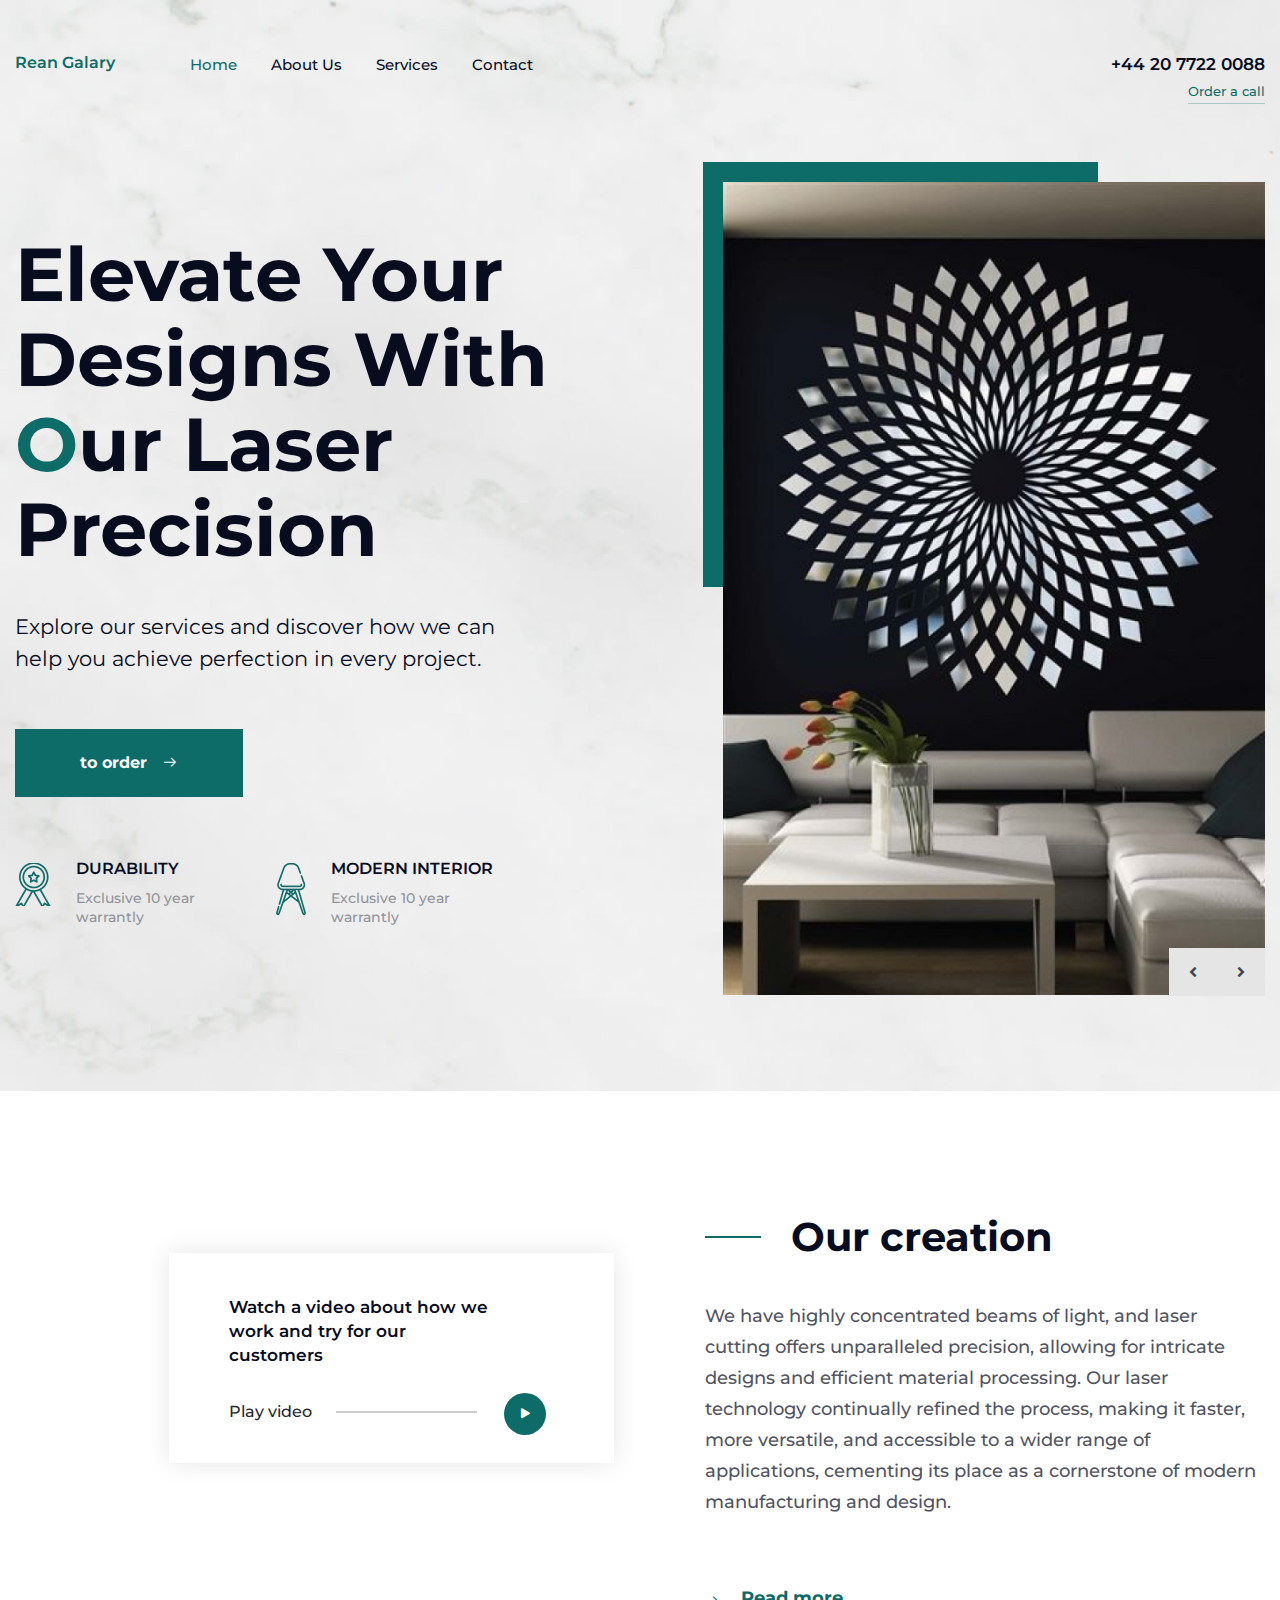
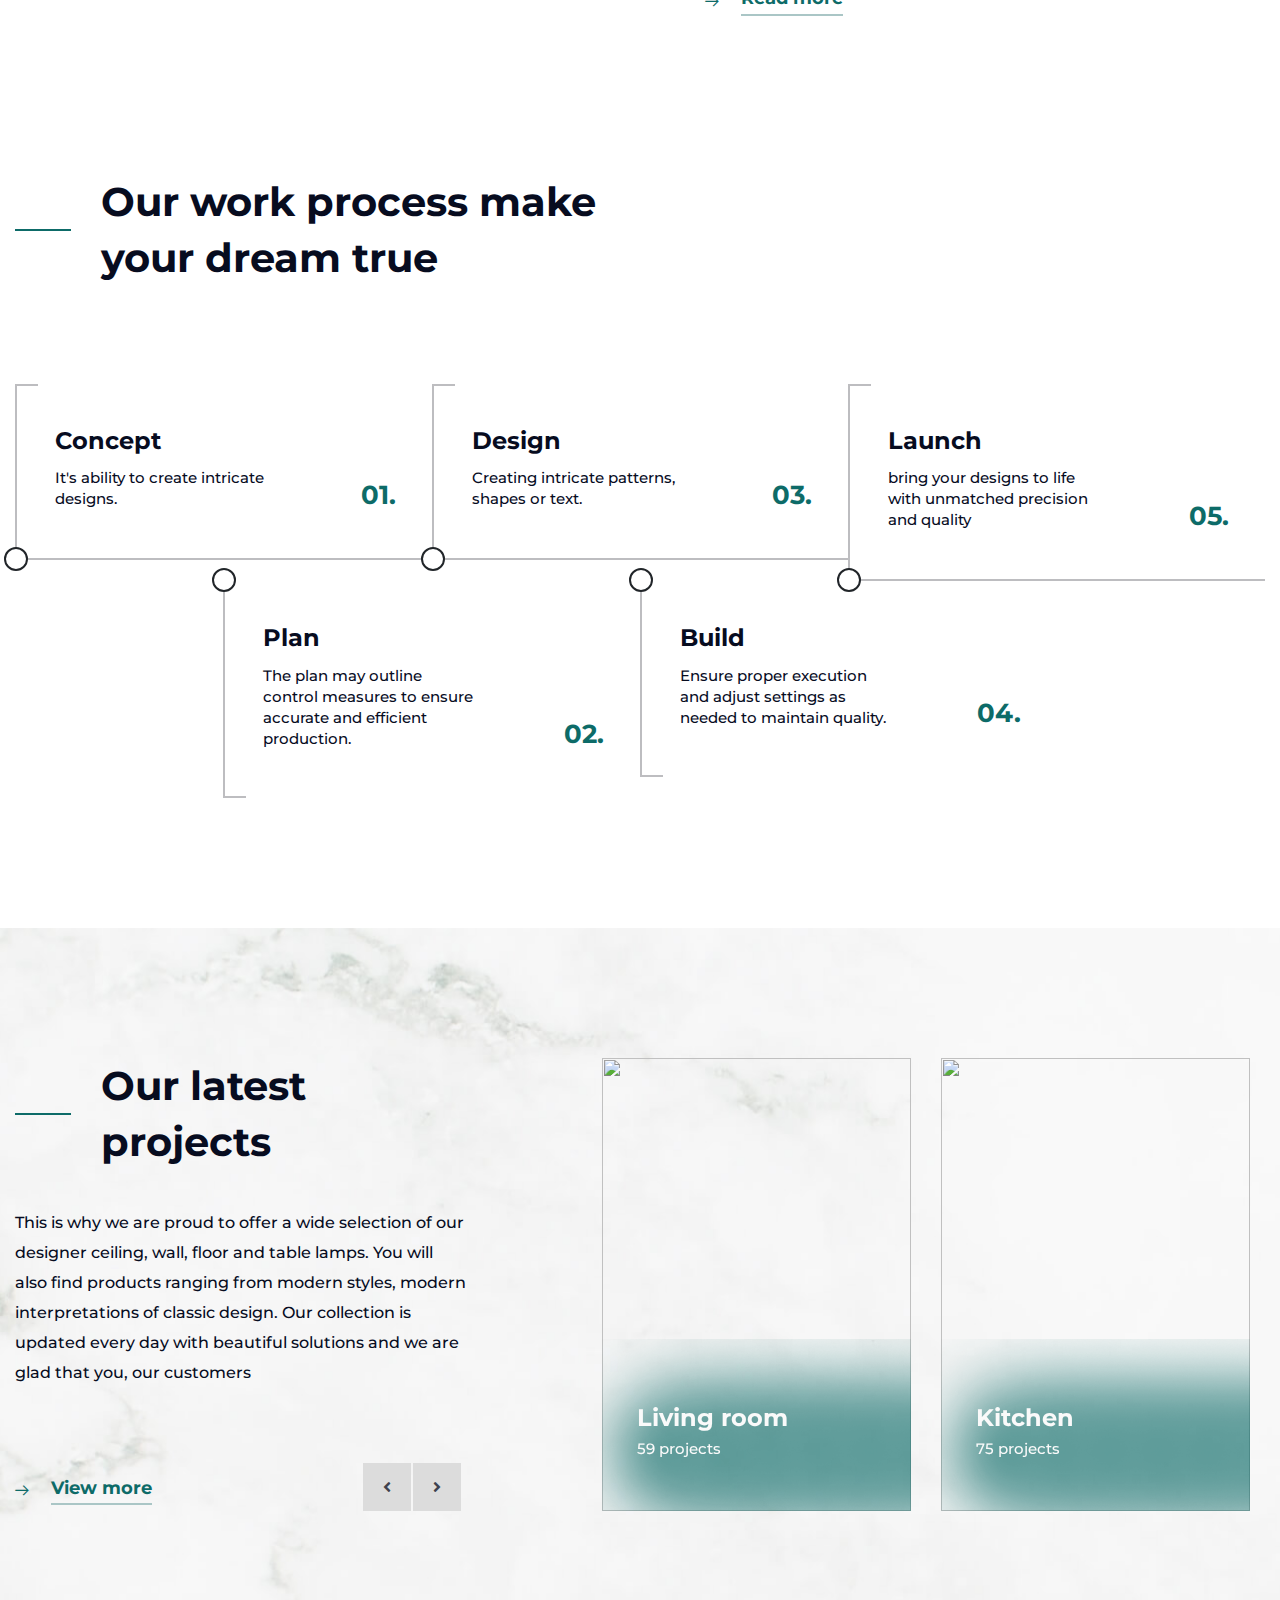
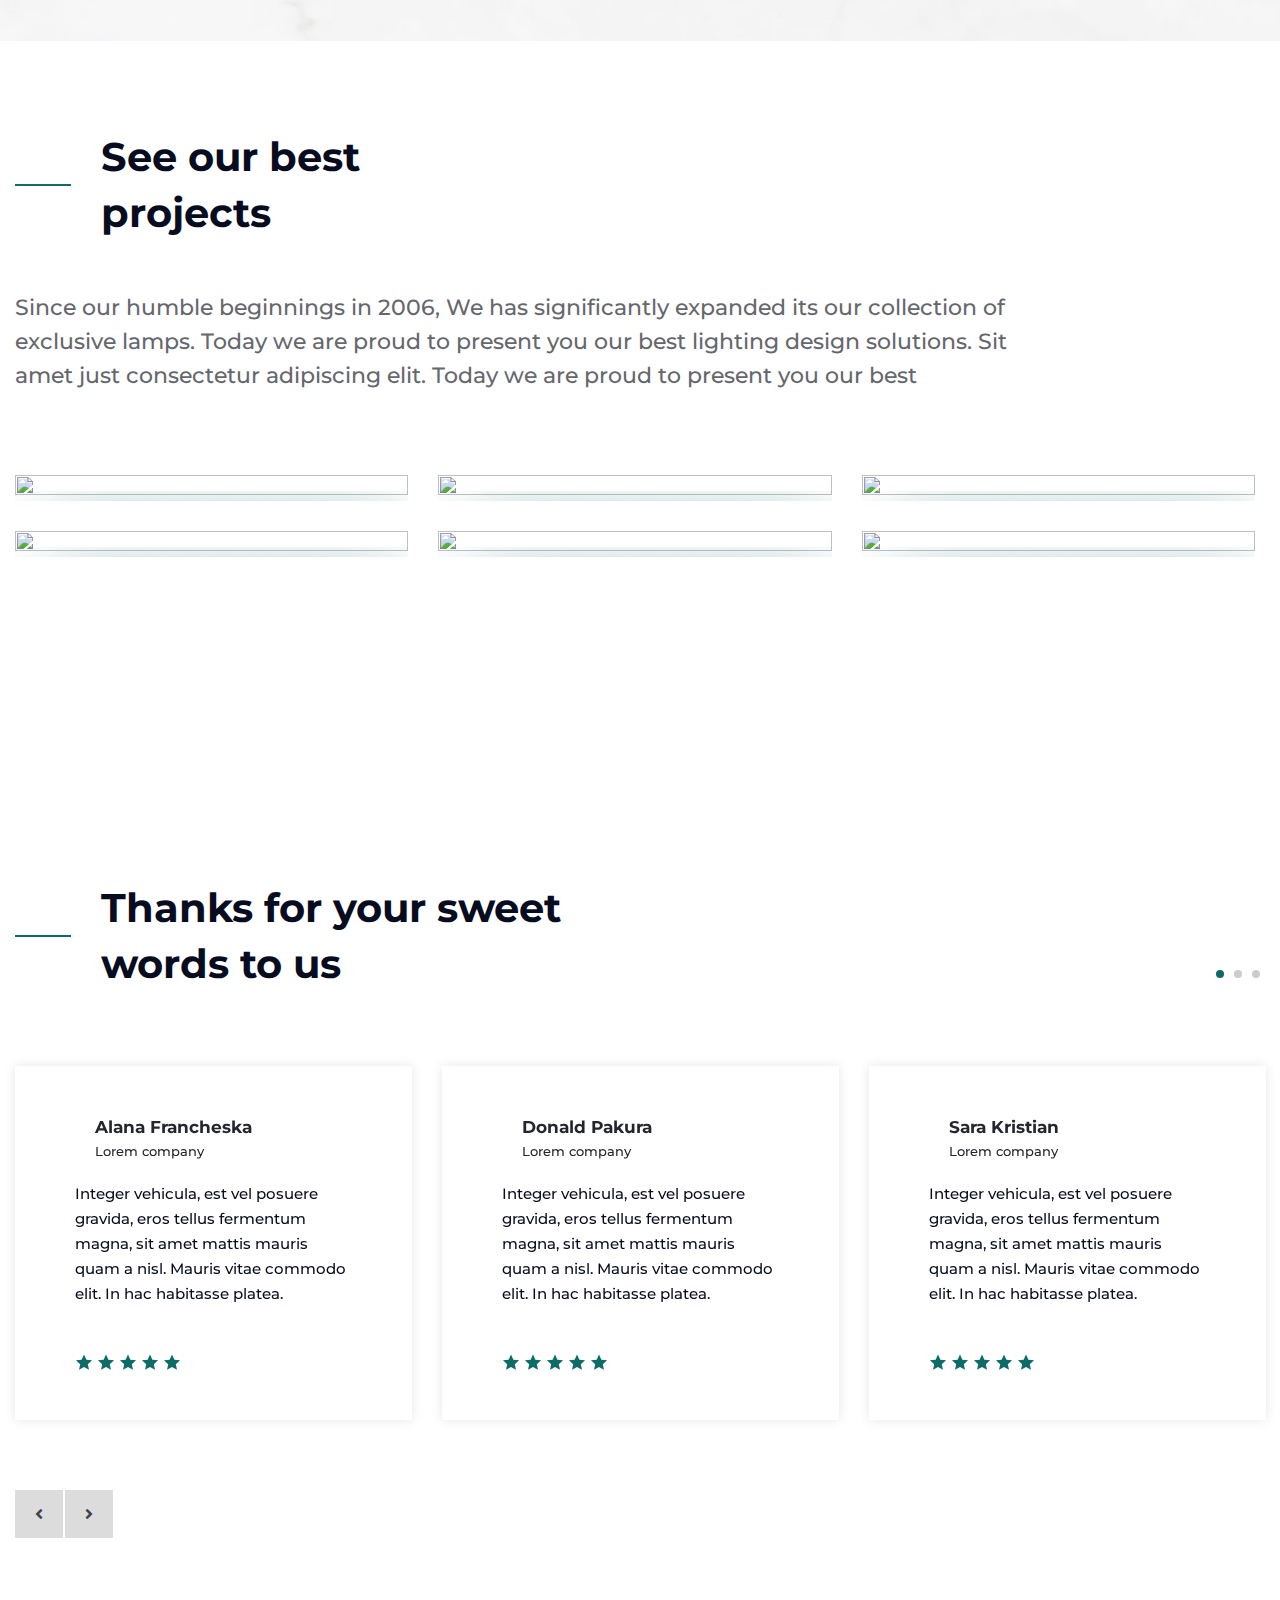
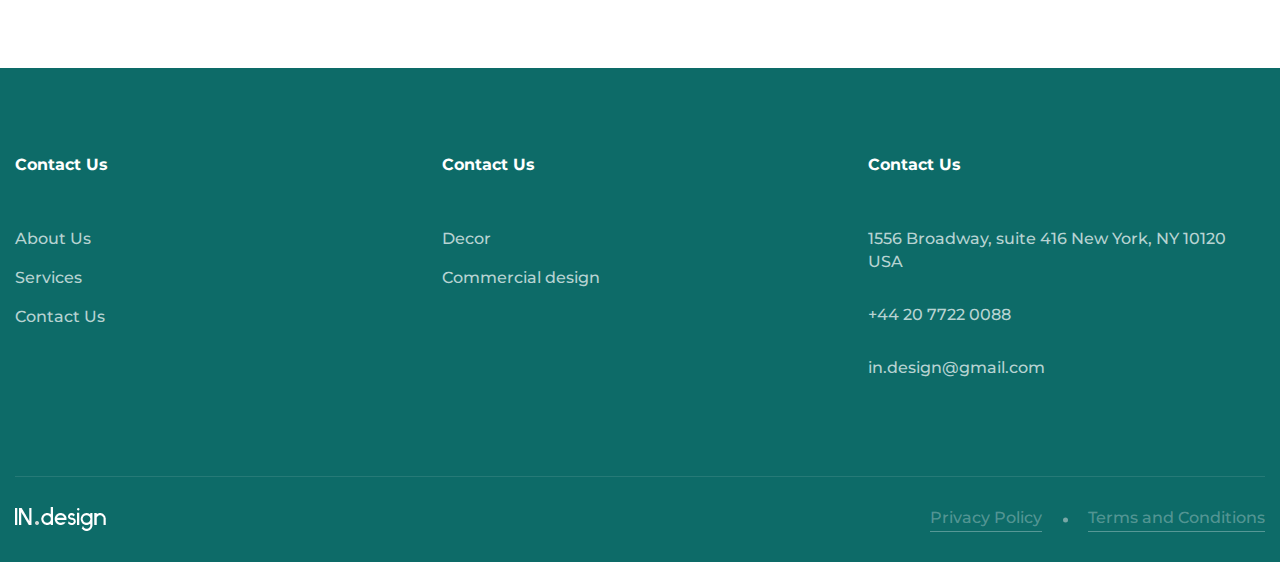
==== index.html @ f01776fe "first commit" ====
<!DOCTYPE html>
<html lang="en">
<head>
	<meta charset="UTF-8">
	<title>Rean CNC and Jali Cutting</title>
	<meta name="viewport" content="width=device-width, initial-scale=1.0">
	<meta name="description" content="Mint Multipurpose Agency Website" />
	<meta name="author" content="George_fx">
	<meta name="keywords" content="" />
	<link rel="icon" href="assets/images/favicon.png">
	<link rel="stylesheet" type="text/css" href="assets/css/animate.css">
	<link rel="stylesheet" type="text/css" href="assets/css/bootstrap.min.css">
	<link rel="stylesheet" type="text/css" href="assets/css/all.min.css">
	<link rel="stylesheet" type="text/css" href="assets/css/line-awesome.min.css">
	<link rel="stylesheet" type="text/css" href="assets/css/slick.css">
	<link rel="stylesheet" type="text/css" href="assets/css/slick-theme.css">
	<link rel="stylesheet" type="text/css" href="assets/css/color.css">
	<link rel="stylesheet" type="text/css" href="assets/css/style.css">
	<link rel="stylesheet" type="text/css" href="assets/css/responsive.css">
</head>


<body>


	<div class="page-loading">
		<div class="thecube">
			<div class="cube c1"></div>
			<div class="cube c2"></div>
			<div class="cube c4"></div>
			<div class="cube c3"></div>
		</div>
	</div><!--page-loading end-->

	<div class="wrapper">
			
		<header>
			<div class="container">
				<div class="header-content">
					<div class="logo">
						<a href="index.html" title="">
							<!-- <img src="assets/images/logo.png" alt=""> -->
							<h3 style="color: #0d6b68; font-size: 18; font-weight: 600;">
							Rean Galary 

							</h3>
						</a>
					</div><!--logo end-->
					<nav>
						<ul>
							<li><a class="active" href="index.html" title="">Home</a></li>
							<li><a href="about.html" title="">About Us</a></li>
							<li><a href="services.html" title="">Services</a></li>
							<li><a href="contact.html" title="">Contact</a></li>
						</ul>
					</nav><!--navigation end-->
					<div class="contact-head-info">
						<h4>+44 20 7722 0088</h4>
						<a href="#" title="">Order a call</a>
					</div><!--contact-head-info end-->
					<div class="menu-btnn">
						<div class="menu-btn">
							<span class="bar1"></span>
							<span class="bar2"></span>
							<span class="bar3"></span>
						</div><!--menu-bar end-->
					</div>
				</div><!--header-content end-->
			</div>
		</header><!--header end-->

		<div class="header-search d-flex flex-wrap justify-content-center align-items-center w-100">
            <span class="search-close-btn"><i class="fas fa-times"></i></span>
            <form>
                <input type="text" placeholder="Search">
            </form>
        </div><!--header-search end-->

		<div class="responsive-mobile-menu">
			<ul>
				<li><a href="index.html" title="">Home</a></li>
				<li><a href="about.html" title="">About Us</a></li>
				<li><a href="services.html" title="">Services</a></li>
				
				<li><a href="contact.html" title="">Contact</a></li>
			</ul>
		</div><!--responsive-mobile-menu end-->

		<section class="main-banner">
			<div class="container">
				<div class="row align-items-center">
					<div class="col-lg-6">
						<div class="banner-content">
							<!-- <h2 class="wow fadeInUp" data-wow-duration="1000ms">We Make Your H<span>o</span>me Better</h2> -->
							<h2 class="wow fadeInUp" data-wow-duration="1000ms">Elevate your designs with <span>o</span>ur Laser precision</h2>
							<p class="wow fadeInUp" data-wow-duration="1000ms" data-wow-delay="300ms">Explore our services and discover how we can help you achieve perfection in every project.</p>
							<a href="contact.html" title="" class="lnk-default wow fadeInUp" data-wow-duration="1000ms" data-wow-delay="500ms">to order <i class="la la-arrow-right"></i> <span></span></a>
							<ul class="banz-list wow fadeInUp" data-wow-duration="1000ms" data-wow-delay="700ms">
								<li>
									<div class="mint-fzt">
										<img src="assets/images/icon1.png" alt="">
										<div class="bzn-csd">
											<h5>Durability</h5>
											<span>Exclusive 10 year warrantly</span>
										</div>
									</div>
								</li>
								<li>
									<div class="mint-fzt">
										<img src="assets/images/icon2.png" alt="">
										<div class="bzn-csd">
											<h5>Modern interior</h5>
											<span>Exclusive 10 year warrantly</span>
										</div>
									</div>
								</li>
							</ul><!--banz-list end-->
							<div class="clearfix"></div>
						</div><!--banner-content end-->
					</div>
					<div class="col-lg-6">
						<div class="banner-slider">
							<div class="banner-slide">
								<img src="/assets/images/slider cutting 1 1.png" alt="">
							</div><!--banner-slide end-->
							<div class="banner-slide">
								<img src="/assets/images/stayer 1.png" alt="">
							</div><!--banner-slide end-->
							<div class="banner-slide">
								<img src="/assets/images/slider cutting 3 1.png" alt="">
							</div><!--banner-slide end-->
						</div><!--banner-slider end-->
					</div>
				</div>
			</div>
		</section><!--main-banner end-->

		<section class="block pb-0">
			<div class="container">
				<div class="about-us-section">
					<div class="row align-items-center">
						<div class="col-lg-6">
							<div class="abt-imgz">
								<img class="wow fadeInUp" data-wow-duration="1000ms" src="https://via.placeholder.com/309x463" alt="">
								<img class="wow fadeInRight" data-wow-duration="1000ms" data-wow-delay="400ms" src="https://via.placeholder.com/327x299" alt="">
							</div><!--abt-imgz end-->
							<div class="abt-txt">
								<h4>Watch a video about how we work and try for our customers</h4>
								<span>Play video</span>
								<a href="https://www.youtube.com/watch?v=pNxqh-JCMpw" title="" class="play-btn html5lightbox"><i class="fa fa-play"></i></a>
							</div>
						</div>
						<div class="col-lg-6">
							<div class="about-text">
								<h2 class="sub-title">Our creation</h2>
								<p>We have highly concentrated beams of light, and laser cutting offers unparalleled precision, allowing for intricate designs and efficient material processing. Our laser technology continually refined the process, making it faster, more versatile, and accessible to a wider range of applications, cementing its place as a cornerstone of modern manufacturing and design.</p>
								<a href="about.html" title="" class="lnk-default2">Read more <i class="la la-arrow-right"></i></a>
							</div><!--about-text end-->
						</div>
					</div>
				</div><!--about-us-section end-->
			</div>
		</section>


		<section class="block">
			<div class="container">
				<div class="section-title align-items-center">
					<h3 class="sub-title">Our work process make your dream true</h3>
					<!-- <a href="#" title="" class="lnk-default2">More detailed <i class="la la-arrow-right"></i></a> -->
				</div><!--section-title end-->
				<div class="process-section">
					<ul>
						<li>
							<div class="proz-mint">
								<h3>Concept</h3>
								<p>It's ability to create intricate designs.</p>
								<h2 class="p-num">01.</h2>
							</div><!--proz-mint end-->
						</li>
						<li>
							<div class="proz-mint">
								<h3>Design</h3>
								<p>Creating intricate patterns, shapes or text.</p>
								<h2 class="p-num">03.</h2>
							</div><!--proz-mint end-->
						</li>
						<li>
							<div class="proz-mint">
								<h3>Launch</h3>
								<p>bring your designs to life with unmatched precision and quality</p>
								<h2 class="p-num">05.</h2>
							</div>
						</li>
						<li>
							<div class="proz-mint">
								<h3>Plan</h3>
								<p>The plan may outline control measures to ensure accurate and efficient production.</p>
								<h2 class="p-num">02.</h2>
							</div><!--proz-mint end-->
						</li>
						<li>
							<div class="proz-mint">
								<h3>Build</h3>
								<p>Ensure proper execution and adjust settings as needed to maintain quality.</p>
								<h2 class="p-num">04.</h2>
							</div><!--proz-mint end-->
						</li>
					</ul>
					<div class="clearfix"></div>
				</div><!--process-section end-->
			</div>
		</section>

		<section class="block2">
			<div class="fixed-bg bg1"></div>
			<div class="container">
				<div class="latest-projects-section">
					<div class="row">
						<div class="col-lg-5">
							<div class="project-text">
								<h3 class="sub-title">Our latest projects</h3>
								<p>This is why we are proud to offer a wide selection of our designer ceiling, wall, floor and table lamps. You will also find products ranging from modern styles, modern interpretations of classic design. Our collection is updated every day with beautiful solutions and we are glad that you, our customers </p>
								<a href="portfolio.html" title="" class="lnk-default2">View more <i class="la la-arrow-right"></i></a>
							</div><!--project-text end-->
						</div>
						<div class="col-lg-7">
							<div class="project-carousel">
								<div class="project-item">
									<img src="https://via.placeholder.com/345x453" alt="">
									<div class="project-info">
										<h3><a href="portfolio-details.html" title="">Living room</a></h3>
										<span>59 projects</span>
									</div><!--project-info end-->
								</div><!--project-item end-->
								<div class="project-item">
									<img src="https://via.placeholder.com/345x453" alt="">
									<div class="project-info">
										<h3><a href="portfolio-details.html" title="">Kitchen</a></h3>
										<span>75 projects</span>
									</div><!--project-info end-->
								</div><!--project-item end-->
								<div class="project-item">
									<img src="https://via.placeholder.com/345x453" alt="">
									<div class="project-info">
										<h3><a href="portfolio-details.html" title="">Commercial</a></h3>
										<span>49 projects</span>
									</div><!--project-info end-->
								</div><!--project-item end-->
								<div class="project-item">
									<img src="https://via.placeholder.com/345x453" alt="">
									<div class="project-info">
										<h3><a href="portfolio-details.html" title="">Living room</a></h3>
										<span>59 projects</span>
									</div><!--project-info end-->
								</div><!--project-item end-->
							</div><!--project-carousel end-->
						</div>
					</div>
				</div><!--latest-projects-section end-->
			</div>
		</section>

		<section class="page-content">
			<div class="container">
				<div class="portfolio-page">
					<div class="section-title">
						<h3 class="sub-title w-100">See our best <br /> projects</h3>
						<p>Since our humble beginnings in 2006, We has significantly expanded its our collection of exclusive lamps. Today we are proud to present you our best lighting design solutions. Sit amet just consectetur adipiscing elit. Today we are proud to present you our best </p>
					</div><!--section-title end-->
					<div class="row">
						<div class="masonary d-flex flex-wrap">
							<div class="col-lg-4 col-md-4 col-sm-6 architecture">
								<div class="project-item">
									<img src="https://via.placeholder.com/345x453" alt="">
									<div class="project-info">
										<h3><a href="portfolio-details.html" title="">Living room</a></h3>
										<span>59 projects</span>
									</div><!--project-info end-->
								</div><!--project-item end-->
							</div>
							<div class="col-lg-4 col-md-4 col-sm-6 commerical">
								<div class="project-item">
									<img src="https://via.placeholder.com/345x453" alt="">
									<div class="project-info">
										<h3><a href="portfolio-details.html" title="">Kitchen</a></h3>
										<span>75 projects</span>
									</div><!--project-info end-->
								</div><!--project-item end-->
							</div>
							<div class="col-lg-4 col-md-4 col-sm-6 commerical architecture">
								<div class="project-item">
									<img src="https://via.placeholder.com/345x453" alt="">
									<div class="project-info">
										<h3><a href="portfolio-details.html" title="">Commercial</a></h3>
										<span>49 projects</span>
									</div><!--project-info end-->
								</div><!--project-item end-->
							</div>
							<div class="col-lg-4 col-md-4 col-sm-6 architecture">
								<div class="project-item">
									<img src="https://via.placeholder.com/345x453" alt="">
									<div class="project-info">
										<h3><a href="portfolio-details.html" title="">Living room</a></h3>
										<span>59 projects</span>
									</div><!--project-info end-->
								</div><!--project-item end-->
							</div>
							<div class="col-lg-4 col-md-4 col-sm-6 commerical">
								<div class="project-item">
									<img src="https://via.placeholder.com/345x453" alt="">
									<div class="project-info">
										<h3><a href="portfolio-details.html" title="">Living room</a></h3>
										<span>59 projects</span>
									</div><!--project-info end-->
								</div><!--project-item end-->
							</div>
							<div class="col-lg-4 col-md-4 col-sm-6 architecture">
								<div class="project-item">
									<img src="https://via.placeholder.com/345x453" alt="">
									<div class="project-info">
										<h3><a href="portfolio-details.html" title="">Kitchen</a></h3>
										<span>75 projects</span>
									</div><!--project-info end-->
								</div><!--project-item end-->
							</div>
						</div><!--masonary end-->
					</div>
				</div><!--portfolio-page end-->
			</div>
		</section>

		<section class="block testi-section">
			<div class="container">
				<div class="section-title">
					<h3 class="sub-title">Thanks for your sweet words to us</h3>
				</div><!--section-title end-->
				<div class="testimonial-section">
					<div class="row testi-carousel">
						<div class="col-lg-4">
							<div class="testi-slide">
								<div class="testi-head">
									<img src="https://via.placeholder.com/70x70" alt="">
									<div class="user-info">
										<h3>Alana Francheska</h3>
										<span>Lorem company</span>
									</div>
								</div>
								<p>Integer vehicula, est vel posuere gravida, eros tellus fermentum magna, sit amet mattis mauris quam a nisl. Mauris vitae commodo elit.  In hac habitasse platea.</p>
								<ul class="rating">
									<li><i class="la la-star"></i></li>
									<li><i class="la la-star"></i></li>
									<li><i class="la la-star"></i></li>
									<li><i class="la la-star"></i></li>
									<li><i class="la la-star"></i></li>
								</ul>
							</div><!--testi-slide end-->
						</div>
						<div class="col-lg-4">
							<div class="testi-slide">
								<div class="testi-head">
									<img src="https://via.placeholder.com/70x70" alt="">
									<div class="user-info">
										<h3>Donald Pakura</h3>
										<span>Lorem company</span>
									</div>
								</div>
								<p>Integer vehicula, est vel posuere gravida, eros tellus fermentum magna, sit amet mattis mauris quam a nisl. Mauris vitae commodo elit.  In hac habitasse platea.</p>
								<ul class="rating">
									<li><i class="la la-star"></i></li>
									<li><i class="la la-star"></i></li>
									<li><i class="la la-star"></i></li>
									<li><i class="la la-star"></i></li>
									<li><i class="la la-star"></i></li>
								</ul>
							</div><!--testi-slide end-->
						</div>
						<div class="col-lg-4">
							<div class="testi-slide">
								<div class="testi-head">
									<img src="https://via.placeholder.com/70x70" alt="">
									<div class="user-info">
										<h3>Sara Kristian</h3>
										<span>Lorem company</span>
									</div>
								</div>
								<p>Integer vehicula, est vel posuere gravida, eros tellus fermentum magna, sit amet mattis mauris quam a nisl. Mauris vitae commodo elit.  In hac habitasse platea.</p>
								<ul class="rating">
									<li><i class="la la-star"></i></li>
									<li><i class="la la-star"></i></li>
									<li><i class="la la-star"></i></li>
									<li><i class="la la-star"></i></li>
									<li><i class="la la-star"></i></li>
								</ul>
							</div><!--testi-slide end-->
						</div>
						<div class="col-lg-4">
							<div class="testi-slide">
								<div class="testi-head">
									<img src="https://via.placeholder.com/70x70" alt="">
									<div class="user-info">
										<h3>Alana Francheska</h3>
										<span>Lorem company</span>
									</div>
								</div>
								<p>Integer vehicula, est vel posuere gravida, eros tellus fermentum magna, sit amet mattis mauris quam a nisl. Mauris vitae commodo elit.  In hac habitasse platea.</p>
								<ul class="rating">
									<li><i class="la la-star"></i></li>
									<li><i class="la la-star"></i></li>
									<li><i class="la la-star"></i></li>
									<li><i class="la la-star"></i></li>
									<li><i class="la la-star"></i></li>
								</ul>
							</div><!--testi-slide end-->
						</div>
						<div class="col-lg-4">
							<div class="testi-slide">
								<div class="testi-head">
									<img src="https://via.placeholder.com/70x70" alt="">
									<div class="user-info">
										<h3>Alana Francheska</h3>
										<span>Lorem company</span>
									</div>
								</div>
								<p>Integer vehicula, est vel posuere gravida, eros tellus fermentum magna, sit amet mattis mauris quam a nisl. Mauris vitae commodo elit.  In hac habitasse platea.</p>
								<ul class="rating">
									<li><i class="la la-star"></i></li>
									<li><i class="la la-star"></i></li>
									<li><i class="la la-star"></i></li>
									<li><i class="la la-star"></i></li>
									<li><i class="la la-star"></i></li>
								</ul>
							</div><!--testi-slide end-->
						</div>
					</div>
				</div><!--testimonial-section end-->
			</div>
		</section>

		<footer>
			<div class="container">
				<div class="top-footer">
					<div class="row">

						<div class="col-md-12">
							<div class="row justify-content-evenly">
								<div class="col-lg-4 col-md-4 col-sm-12 col-12">
									<div class="widget widget-company text-left">
										<h3 class="widget-title">Contact Us</h3>
										<ul class="ft-links">
											<li><a href="about.html" title="">About Us</a></li>
											<li><a href="services.html" title="">Services</a></li>
											<li><a href="contact.html" title="">Contact Us</a></li>
										</ul><!--ft-links end-->
									</div><!--widget-contact end-->
								</div>
								<div class="col-lg-4 col-md-4 col-sm-6 col-12">
									<div class="widget widget-category text-left">
										<h3 class="widget-title">Contact Us</h3>
										<ul class="ft-links">
											<li><a href="#" title="">Decor</a></li>
											<li><a href="#" title="">Commercial design</a></li>
										</ul><!--ft-links end-->
									</div><!--widget-contact end-->
								</div>
								
								<div class="col-lg-4 col-md-4 col-sm-6 col-12">
									<div class="widget widget-contact text-left">
										<h3 class="widget-title">Contact Us</h3>
										<ul class="ft-links">
											<li>1556 Broadway, suite 416 New York, NY 10120 USA</li>
											<li>+44 20 7722 0088</li>
											<li><a href="#" title="">in.design@gmail.com</a></li>
										</ul><!--ft-links end-->
									</div><!--widget-contact end-->
								</div>
							</div>
						</div>
					</div>
				</div><!--top-footer end-->
				<div class="bottom-footer">
					<div class="ft-logo">
						<img src="assets/images/ft-logo.png" alt="">
					</div><!--ft-logo end-->
					<ul class="btm-links">
						<li><a href="#" title="">Privacy Policy</a></li>
						<li><a href="#" title="">Terms and Conditions</a></li>
					</ul><!--btm-links end-->
					<div class="clearfix"></div>
				</div><!--bottom-footer end-->
			</div>
		</footer><!--footer end-->

	</div><!--wrapper end-->



<script src="assets/js/jquery.min.js"></script>
<script src="assets/js/popper.js"></script>
<script src="assets/js/bootstrap.min.js"></script>
<script src="assets/js/plugin/slick.min.js"></script>
<script src="assets/js/plugin/html5lightbox.js"></script>
<script src="assets/js/placeholdem.min.js"></script>
<script src="assets/js/wow.min.js"></script>
<script src="assets/js/script.js"></script>


</body>

</html>
---- assets/css/line-awesome.min.css ----
.la,.lab,.lad,.lal,.lar,.las{-moz-osx-font-smoothing:grayscale;-webkit-font-smoothing:antialiased;display:inline-block;font-style:normal;font-variant:normal;text-rendering:auto;line-height:1}.la-lg{font-size:1.33333em;line-height:.75em;vertical-align:-.0667em}.la-xs{font-size:.75em}.la-sm{font-size:.875em}.la-1x{font-size:1em}.la-2x{font-size:2em}.la-3x{font-size:3em}.la-4x{font-size:4em}.la-5x{font-size:5em}.la-6x{font-size:6em}.la-7x{font-size:7em}.la-8x{font-size:8em}.la-9x{font-size:9em}.la-10x{font-size:10em}.la-fw{text-align:center;width:1.25em}.la-ul{list-style-type:none;margin-left:2.5em;padding-left:0}.la-ul>li{position:relative}.la-li{left:-2em;position:absolute;text-align:center;width:2em;line-height:inherit}.la-border{border:solid .08em #eee;border-radius:.1em;padding:.2em .25em .15em}.la-pull-left{float:left}.la-pull-right{float:right}.la.la-pull-left,.lab.la-pull-left,.lal.la-pull-left,.lar.la-pull-left,.las.la-pull-left{margin-right:.3em}.la.la-pull-right,.lab.la-pull-right,.lal.la-pull-right,.lar.la-pull-right,.las.la-pull-right{margin-left:.3em}.la-spin{-webkit-animation:la-spin 2s infinite linear;animation:la-spin 2s infinite linear}.la-pulse{-webkit-animation:la-spin 1s infinite steps(8);animation:la-spin 1s infinite steps(8)}@-webkit-keyframes la-spin{0%{-webkit-transform:rotate(0);transform:rotate(0)}100%{-webkit-transform:rotate(360deg);transform:rotate(360deg)}}@keyframes la-spin{0%{-webkit-transform:rotate(0);transform:rotate(0)}100%{-webkit-transform:rotate(360deg);transform:rotate(360deg)}}.la-rotate-90{-webkit-transform:rotate(90deg);transform:rotate(90deg)}.la-rotate-180{-webkit-transform:rotate(180deg);transform:rotate(180deg)}.la-rotate-270{-webkit-transform:rotate(270deg);transform:rotate(270deg)}.la-flip-horizontal{-webkit-transform:scale(-1,1);transform:scale(-1,1)}.la-flip-vertical{-webkit-transform:scale(1,-1);transform:scale(1,-1)}.la-flip-both,.la-flip-horizontal.la-flip-vertical{-webkit-transform:scale(-1,-1);transform:scale(-1,-1)}:root .la-flip-both,:root .la-flip-horizontal,:root .la-flip-vertical,:root .la-rotate-180,:root .la-rotate-270,:root .la-rotate-90{-webkit-filter:none;filter:none}.la-stack{display:inline-block;height:2em;line-height:2em;position:relative;vertical-align:middle;width:2.5em}.la-stack-1x,.la-stack-2x{left:0;position:absolute;text-align:center;width:100%}.la-stack-1x{line-height:inherit}.la-stack-2x{font-size:2em}.la-inverse{color:#fff}.la-500px:before{content:"\f26e"}.la-accessible-icon:before{content:"\f368"}.la-accusoft:before{content:"\f369"}.la-acquisitions-incorporated:before{content:"\f6af"}.la-ad:before{content:"\f641"}.la-address-book:before{content:"\f2b9"}.la-address-card:before{content:"\f2bb"}.la-adjust:before{content:"\f042"}.la-adn:before{content:"\f170"}.la-adobe:before{content:"\f778"}.la-adversal:before{content:"\f36a"}.la-affiliatetheme:before{content:"\f36b"}.la-air-freshener:before{content:"\f5d0"}.la-airbnb:before{content:"\f834"}.la-algolia:before{content:"\f36c"}.la-align-center:before{content:"\f037"}.la-align-justify:before{content:"\f039"}.la-align-left:before{content:"\f036"}.la-align-right:before{content:"\f038"}.la-alipay:before{content:"\f642"}.la-allergies:before{content:"\f461"}.la-amazon:before{content:"\f270"}.la-amazon-pay:before{content:"\f42c"}.la-ambulance:before{content:"\f0f9"}.la-american-sign-language-interpreting:before{content:"\f2a3"}.la-amilia:before{content:"\f36d"}.la-anchor:before{content:"\f13d"}.la-android:before{content:"\f17b"}.la-angellist:before{content:"\f209"}.la-angle-double-down:before{content:"\f103"}.la-angle-double-left:before{content:"\f100"}.la-angle-double-right:before{content:"\f101"}.la-angle-double-up:before{content:"\f102"}.la-angle-down:before{content:"\f107"}.la-angle-left:before{content:"\f104"}.la-angle-right:before{content:"\f105"}.la-angle-up:before{content:"\f106"}.la-angry:before{content:"\f556"}.la-angrycreative:before{content:"\f36e"}.la-angular:before{content:"\f420"}.la-ankh:before{content:"\f644"}.la-app-store:before{content:"\f36f"}.la-app-store-ios:before{content:"\f370"}.la-apper:before{content:"\f371"}.la-apple:before{content:"\f179"}.la-apple-alt:before{content:"\f5d1"}.la-apple-pay:before{content:"\f415"}.la-archive:before{content:"\f187"}.la-archway:before{content:"\f557"}.la-arrow-alt-circle-down:before{content:"\f358"}.la-arrow-alt-circle-left:before{content:"\f359"}.la-arrow-alt-circle-right:before{content:"\f35a"}.la-arrow-alt-circle-up:before{content:"\f35b"}.la-arrow-circle-down:before{content:"\f0ab"}.la-arrow-circle-left:before{content:"\f0a8"}.la-arrow-circle-right:before{content:"\f0a9"}.la-arrow-circle-up:before{content:"\f0aa"}.la-arrow-down:before{content:"\f063"}.la-arrow-left:before{content:"\f060"}.la-arrow-right:before{content:"\f061"}.la-arrow-up:before{content:"\f062"}.la-arrows-alt:before{content:"\f0b2"}.la-arrows-alt-h:before{content:"\f337"}.la-arrows-alt-v:before{content:"\f338"}.la-artstation:before{content:"\f77a"}.la-assistive-listening-systems:before{content:"\f2a2"}.la-asterisk:before{content:"\f069"}.la-asymmetrik:before{content:"\f372"}.la-at:before{content:"\f1fa"}.la-atlas:before{content:"\f558"}.la-atlassian:before{content:"\f77b"}.la-atom:before{content:"\f5d2"}.la-audible:before{content:"\f373"}.la-audio-description:before{content:"\f29e"}.la-autoprefixer:before{content:"\f41c"}.la-avianex:before{content:"\f374"}.la-aviato:before{content:"\f421"}.la-award:before{content:"\f559"}.la-aws:before{content:"\f375"}.la-baby:before{content:"\f77c"}.la-baby-carriage:before{content:"\f77d"}.la-backspace:before{content:"\f55a"}.la-backward:before{content:"\f04a"}.la-bacon:before{content:"\f7e5"}.la-balance-scale:before{content:"\f24e"}.la-balance-scale-left:before{content:"\f515"}.la-balance-scale-right:before{content:"\f516"}.la-ban:before{content:"\f05e"}.la-band-aid:before{content:"\f462"}.la-bandcamp:before{content:"\f2d5"}.la-barcode:before{content:"\f02a"}.la-bars:before{content:"\f0c9"}.la-baseball-ball:before{content:"\f433"}.la-basketball-ball:before{content:"\f434"}.la-bath:before{content:"\f2cd"}.la-battery-empty:before{content:"\f244"}.la-battery-full:before{content:"\f240"}.la-battery-half:before{content:"\f242"}.la-battery-quarter:before{content:"\f243"}.la-battery-three-quarters:before{content:"\f241"}.la-battle-net:before{content:"\f835"}.la-bed:before{content:"\f236"}.la-beer:before{content:"\f0fc"}.la-behance:before{content:"\f1b4"}.la-behance-square:before{content:"\f1b5"}.la-bell:before{content:"\f0f3"}.la-bell-slash:before{content:"\f1f6"}.la-bezier-curve:before{content:"\f55b"}.la-bible:before{content:"\f647"}.la-bicycle:before{content:"\f206"}.la-biking:before{content:"\f84a"}.la-bimobject:before{content:"\f378"}.la-binoculars:before{content:"\f1e5"}.la-biohazard:before{content:"\f780"}.la-birthday-cake:before{content:"\f1fd"}.la-bitbucket:before{content:"\f171"}.la-bitcoin:before{content:"\f379"}.la-bity:before{content:"\f37a"}.la-black-tie:before{content:"\f27e"}.la-blackberry:before{content:"\f37b"}.la-blender:before{content:"\f517"}.la-blender-phone:before{content:"\f6b6"}.la-blind:before{content:"\f29d"}.la-blog:before{content:"\f781"}.la-blogger:before{content:"\f37c"}.la-blogger-b:before{content:"\f37d"}.la-bluetooth:before{content:"\f293"}.la-bluetooth-b:before{content:"\f294"}.la-bold:before{content:"\f032"}.la-bolt:before{content:"\f0e7"}.la-bomb:before{content:"\f1e2"}.la-bone:before{content:"\f5d7"}.la-bong:before{content:"\f55c"}.la-book:before{content:"\f02d"}.la-book-dead:before{content:"\f6b7"}.la-book-medical:before{content:"\f7e6"}.la-book-open:before{content:"\f518"}.la-book-reader:before{content:"\f5da"}.la-bookmark:before{content:"\f02e"}.la-bootstrap:before{content:"\f836"}.la-border-all:before{content:"\f84c"}.la-border-none:before{content:"\f850"}.la-border-style:before{content:"\f853"}.la-bowling-ball:before{content:"\f436"}.la-box:before{content:"\f466"}.la-box-open:before{content:"\f49e"}.la-boxes:before{content:"\f468"}.la-braille:before{content:"\f2a1"}.la-brain:before{content:"\f5dc"}.la-bread-slice:before{content:"\f7ec"}.la-briefcase:before{content:"\f0b1"}.la-briefcase-medical:before{content:"\f469"}.la-broadcast-tower:before{content:"\f519"}.la-broom:before{content:"\f51a"}.la-brush:before{content:"\f55d"}.la-btc:before{content:"\f15a"}.la-buffer:before{content:"\f837"}.la-bug:before{content:"\f188"}.la-building:before{content:"\f1ad"}.la-bullhorn:before{content:"\f0a1"}.la-bullseye:before{content:"\f140"}.la-burn:before{content:"\f46a"}.la-buromobelexperte:before{content:"\f37f"}.la-bus:before{content:"\f207"}.la-bus-alt:before{content:"\f55e"}.la-business-time:before{content:"\f64a"}.la-buy-n-large:before{content:"\f8a6"}.la-buysellads:before{content:"\f20d"}.la-calculator:before{content:"\f1ec"}.la-calendar:before{content:"\f133"}.la-calendar-alt:before{content:"\f073"}.la-calendar-check:before{content:"\f274"}.la-calendar-day:before{content:"\f783"}.la-calendar-minus:before{content:"\f272"}.la-calendar-plus:before{content:"\f271"}.la-calendar-times:before{content:"\f273"}.la-calendar-week:before{content:"\f784"}.la-camera:before{content:"\f030"}.la-camera-retro:before{content:"\f083"}.la-campground:before{content:"\f6bb"}.la-canadian-maple-leaf:before{content:"\f785"}.la-candy-cane:before{content:"\f786"}.la-cannabis:before{content:"\f55f"}.la-capsules:before{content:"\f46b"}.la-car:before{content:"\f1b9"}.la-car-alt:before{content:"\f5de"}.la-car-battery:before{content:"\f5df"}.la-car-crash:before{content:"\f5e1"}.la-car-side:before{content:"\f5e4"}.la-caret-down:before{content:"\f0d7"}.la-caret-left:before{content:"\f0d9"}.la-caret-right:before{content:"\f0da"}.la-caret-square-down:before{content:"\f150"}.la-caret-square-left:before{content:"\f191"}.la-caret-square-right:before{content:"\f152"}.la-caret-square-up:before{content:"\f151"}.la-caret-up:before{content:"\f0d8"}.la-carrot:before{content:"\f787"}.la-cart-arrow-down:before{content:"\f218"}.la-cart-plus:before{content:"\f217"}.la-cash-register:before{content:"\f788"}.la-cat:before{content:"\f6be"}.la-cc-amazon-pay:before{content:"\f42d"}.la-cc-amex:before{content:"\f1f3"}.la-cc-apple-pay:before{content:"\f416"}.la-cc-diners-club:before{content:"\f24c"}.la-cc-discover:before{content:"\f1f2"}.la-cc-jcb:before{content:"\f24b"}.la-cc-mastercard:before{content:"\f1f1"}.la-cc-paypal:before{content:"\f1f4"}.la-cc-stripe:before{content:"\f1f5"}.la-cc-visa:before{content:"\f1f0"}.la-centercode:before{content:"\f380"}.la-centos:before{content:"\f789"}.la-certificate:before{content:"\f0a3"}.la-chair:before{content:"\f6c0"}.la-chalkboard:before{content:"\f51b"}.la-chalkboard-teacher:before{content:"\f51c"}.la-charging-station:before{content:"\f5e7"}.la-chart-area:before{content:"\f1fe"}.la-chart-bar:before{content:"\f080"}.la-chart-line:before{content:"\f201"}.la-chart-pie:before{content:"\f200"}.la-check:before{content:"\f00c"}.la-check-circle:before{content:"\f058"}.la-check-double:before{content:"\f560"}.la-check-square:before{content:"\f14a"}.la-cheese:before{content:"\f7ef"}.la-chess:before{content:"\f439"}.la-chess-bishop:before{content:"\f43a"}.la-chess-board:before{content:"\f43c"}.la-chess-king:before{content:"\f43f"}.la-chess-knight:before{content:"\f441"}.la-chess-pawn:before{content:"\f443"}.la-chess-queen:before{content:"\f445"}.la-chess-rook:before{content:"\f447"}.la-chevron-circle-down:before{content:"\f13a"}.la-chevron-circle-left:before{content:"\f137"}.la-chevron-circle-right:before{content:"\f138"}.la-chevron-circle-up:before{content:"\f139"}.la-chevron-down:before{content:"\f078"}.la-chevron-left:before{content:"\f053"}.la-chevron-right:before{content:"\f054"}.la-chevron-up:before{content:"\f077"}.la-child:before{content:"\f1ae"}.la-chrome:before{content:"\f268"}.la-chromecast:before{content:"\f838"}.la-church:before{content:"\f51d"}.la-circle:before{content:"\f111"}.la-circle-notch:before{content:"\f1ce"}.la-city:before{content:"\f64f"}.la-clinic-medical:before{content:"\f7f2"}.la-clipboard:before{content:"\f328"}.la-clipboard-check:before{content:"\f46c"}.la-clipboard-list:before{content:"\f46d"}.la-clock:before{content:"\f017"}.la-clone:before{content:"\f24d"}.la-closed-captioning:before{content:"\f20a"}.la-cloud:before{content:"\f0c2"}.la-cloud-download-alt:before{content:"\f381"}.la-cloud-meatball:before{content:"\f73b"}.la-cloud-moon:before{content:"\f6c3"}.la-cloud-moon-rain:before{content:"\f73c"}.la-cloud-rain:before{content:"\f73d"}.la-cloud-showers-heavy:before{content:"\f740"}.la-cloud-sun:before{content:"\f6c4"}.la-cloud-sun-rain:before{content:"\f743"}.la-cloud-upload-alt:before{content:"\f382"}.la-cloudscale:before{content:"\f383"}.la-cloudsmith:before{content:"\f384"}.la-cloudversify:before{content:"\f385"}.la-cocktail:before{content:"\f561"}.la-code:before{content:"\f121"}.la-code-branch:before{content:"\f126"}.la-codepen:before{content:"\f1cb"}.la-codiepie:before{content:"\f284"}.la-coffee:before{content:"\f0f4"}.la-cog:before{content:"\f013"}.la-cogs:before{content:"\f085"}.la-coins:before{content:"\f51e"}.la-columns:before{content:"\f0db"}.la-comment:before{content:"\f075"}.la-comment-alt:before{content:"\f27a"}.la-comment-dollar:before{content:"\f651"}.la-comment-dots:before{content:"\f4ad"}.la-comment-medical:before{content:"\f7f5"}.la-comment-slash:before{content:"\f4b3"}.la-comments:before{content:"\f086"}.la-comments-dollar:before{content:"\f653"}.la-compact-disc:before{content:"\f51f"}.la-compass:before{content:"\f14e"}.la-compress:before{content:"\f066"}.la-compress-arrows-alt:before{content:"\f78c"}.la-concierge-bell:before{content:"\f562"}.la-confluence:before{content:"\f78d"}.la-connectdevelop:before{content:"\f20e"}.la-contao:before{content:"\f26d"}.la-cookie:before{content:"\f563"}.la-cookie-bite:before{content:"\f564"}.la-copy:before{content:"\f0c5"}.la-copyright:before{content:"\f1f9"}.la-cotton-bureau:before{content:"\f89e"}.la-couch:before{content:"\f4b8"}.la-cpanel:before{content:"\f388"}.la-creative-commons:before{content:"\f25e"}.la-creative-commons-by:before{content:"\f4e7"}.la-creative-commons-nc:before{content:"\f4e8"}.la-creative-commons-nc-eu:before{content:"\f4e9"}.la-creative-commons-nc-jp:before{content:"\f4ea"}.la-creative-commons-nd:before{content:"\f4eb"}.la-creative-commons-pd:before{content:"\f4ec"}.la-creative-commons-pd-alt:before{content:"\f4ed"}.la-creative-commons-remix:before{content:"\f4ee"}.la-creative-commons-sa:before{content:"\f4ef"}.la-creative-commons-sampling:before{content:"\f4f0"}.la-creative-commons-sampling-plus:before{content:"\f4f1"}.la-creative-commons-share:before{content:"\f4f2"}.la-creative-commons-zero:before{content:"\f4f3"}.la-credit-card:before{content:"\f09d"}.la-critical-role:before{content:"\f6c9"}.la-crop:before{content:"\f125"}.la-crop-alt:before{content:"\f565"}.la-cross:before{content:"\f654"}.la-crosshairs:before{content:"\f05b"}.la-crow:before{content:"\f520"}.la-crown:before{content:"\f521"}.la-crutch:before{content:"\f7f7"}.la-css3:before{content:"\f13c"}.la-css3-alt:before{content:"\f38b"}.la-cube:before{content:"\f1b2"}.la-cubes:before{content:"\f1b3"}.la-cut:before{content:"\f0c4"}.la-cuttlefish:before{content:"\f38c"}.la-d-and-d:before{content:"\f38d"}.la-d-and-d-beyond:before{content:"\f6ca"}.la-dashcube:before{content:"\f210"}.la-database:before{content:"\f1c0"}.la-deaf:before{content:"\f2a4"}.la-delicious:before{content:"\f1a5"}.la-democrat:before{content:"\f747"}.la-deploydog:before{content:"\f38e"}.la-deskpro:before{content:"\f38f"}.la-desktop:before{content:"\f108"}.la-dev:before{content:"\f6cc"}.la-deviantart:before{content:"\f1bd"}.la-dharmachakra:before{content:"\f655"}.la-dhl:before{content:"\f790"}.la-diagnoses:before{content:"\f470"}.la-diaspora:before{content:"\f791"}.la-dice:before{content:"\f522"}.la-dice-d20:before{content:"\f6cf"}.la-dice-d6:before{content:"\f6d1"}.la-dice-five:before{content:"\f523"}.la-dice-four:before{content:"\f524"}.la-dice-one:before{content:"\f525"}.la-dice-six:before{content:"\f526"}.la-dice-three:before{content:"\f527"}.la-dice-two:before{content:"\f528"}.la-digg:before{content:"\f1a6"}.la-digital-ocean:before{content:"\f391"}.la-digital-tachograph:before{content:"\f566"}.la-directions:before{content:"\f5eb"}.la-discord:before{content:"\f392"}.la-discourse:before{content:"\f393"}.la-divide:before{content:"\f529"}.la-dizzy:before{content:"\f567"}.la-dna:before{content:"\f471"}.la-dochub:before{content:"\f394"}.la-docker:before{content:"\f395"}.la-dog:before{content:"\f6d3"}.la-dollar-sign:before{content:"\f155"}.la-dolly:before{content:"\f472"}.la-dolly-flatbed:before{content:"\f474"}.la-donate:before{content:"\f4b9"}.la-door-closed:before{content:"\f52a"}.la-door-open:before{content:"\f52b"}.la-dot-circle:before{content:"\f192"}.la-dove:before{content:"\f4ba"}.la-download:before{content:"\f019"}.la-draft2digital:before{content:"\f396"}.la-drafting-compass:before{content:"\f568"}.la-dragon:before{content:"\f6d5"}.la-draw-polygon:before{content:"\f5ee"}.la-dribbble:before{content:"\f17d"}.la-dribbble-square:before{content:"\f397"}.la-dropbox:before{content:"\f16b"}.la-drum:before{content:"\f569"}.la-drum-steelpan:before{content:"\f56a"}.la-drumstick-bite:before{content:"\f6d7"}.la-drupal:before{content:"\f1a9"}.la-dumbbell:before{content:"\f44b"}.la-dumpster:before{content:"\f793"}.la-dumpster-fire:before{content:"\f794"}.la-dungeon:before{content:"\f6d9"}.la-dyalog:before{content:"\f399"}.la-earlybirds:before{content:"\f39a"}.la-ebay:before{content:"\f4f4"}.la-edge:before{content:"\f282"}.la-edit:before{content:"\f044"}.la-egg:before{content:"\f7fb"}.la-eject:before{content:"\f052"}.la-elementor:before{content:"\f430"}.la-ellipsis-h:before{content:"\f141"}.la-ellipsis-v:before{content:"\f142"}.la-ello:before{content:"\f5f1"}.la-ember:before{content:"\f423"}.la-empire:before{content:"\f1d1"}.la-envelope:before{content:"\f0e0"}.la-envelope-open:before{content:"\f2b6"}.la-envelope-open-text:before{content:"\f658"}.la-envelope-square:before{content:"\f199"}.la-envira:before{content:"\f299"}.la-equals:before{content:"\f52c"}.la-eraser:before{content:"\f12d"}.la-erlang:before{content:"\f39d"}.la-ethereum:before{content:"\f42e"}.la-ethernet:before{content:"\f796"}.la-etsy:before{content:"\f2d7"}.la-euro-sign:before{content:"\f153"}.la-evernote:before{content:"\f839"}.la-exchange-alt:before{content:"\f362"}.la-exclamation:before{content:"\f12a"}.la-exclamation-circle:before{content:"\f06a"}.la-exclamation-triangle:before{content:"\f071"}.la-expand:before{content:"\f065"}.la-expand-arrows-alt:before{content:"\f31e"}.la-expeditedssl:before{content:"\f23e"}.la-external-link-alt:before{content:"\f35d"}.la-external-link-square-alt:before{content:"\f360"}.la-eye:before{content:"\f06e"}.la-eye-dropper:before{content:"\f1fb"}.la-eye-slash:before{content:"\f070"}.la-facebook:before{content:"\f09a"}.la-facebook-f:before{content:"\f39e"}.la-facebook-messenger:before{content:"\f39f"}.la-facebook-square:before{content:"\f082"}.la-fan:before{content:"\f863"}.la-fantasy-flight-games:before{content:"\f6dc"}.la-fast-backward:before{content:"\f049"}.la-fast-forward:before{content:"\f050"}.la-fax:before{content:"\f1ac"}.la-feather:before{content:"\f52d"}.la-feather-alt:before{content:"\f56b"}.la-fedex:before{content:"\f797"}.la-fedora:before{content:"\f798"}.la-female:before{content:"\f182"}.la-fighter-jet:before{content:"\f0fb"}.la-figma:before{content:"\f799"}.la-file:before{content:"\f15b"}.la-file-alt:before{content:"\f15c"}.la-file-archive:before{content:"\f1c6"}.la-file-audio:before{content:"\f1c7"}.la-file-code:before{content:"\f1c9"}.la-file-contract:before{content:"\f56c"}.la-file-csv:before{content:"\f6dd"}.la-file-download:before{content:"\f56d"}.la-file-excel:before{content:"\f1c3"}.la-file-export:before{content:"\f56e"}.la-file-image:before{content:"\f1c5"}.la-file-import:before{content:"\f56f"}.la-file-invoice:before{content:"\f570"}.la-file-invoice-dollar:before{content:"\f571"}.la-file-medical:before{content:"\f477"}.la-file-medical-alt:before{content:"\f478"}.la-file-pdf:before{content:"\f1c1"}.la-file-powerpoint:before{content:"\f1c4"}.la-file-prescription:before{content:"\f572"}.la-file-signature:before{content:"\f573"}.la-file-upload:before{content:"\f574"}.la-file-video:before{content:"\f1c8"}.la-file-word:before{content:"\f1c2"}.la-fill:before{content:"\f575"}.la-fill-drip:before{content:"\f576"}.la-film:before{content:"\f008"}.la-filter:before{content:"\f0b0"}.la-fingerprint:before{content:"\f577"}.la-fire:before{content:"\f06d"}.la-fire-alt:before{content:"\f7e4"}.la-fire-extinguisher:before{content:"\f134"}.la-firefox:before{content:"\f269"}.la-first-aid:before{content:"\f479"}.la-first-order:before{content:"\f2b0"}.la-first-order-alt:before{content:"\f50a"}.la-firstdraft:before{content:"\f3a1"}.la-fish:before{content:"\f578"}.la-fist-raised:before{content:"\f6de"}.la-flag:before{content:"\f024"}.la-flag-checkered:before{content:"\f11e"}.la-flag-usa:before{content:"\f74d"}.la-flask:before{content:"\f0c3"}.la-flickr:before{content:"\f16e"}.la-flipboard:before{content:"\f44d"}.la-flushed:before{content:"\f579"}.la-fly:before{content:"\f417"}.la-folder:before{content:"\f07b"}.la-folder-minus:before{content:"\f65d"}.la-folder-open:before{content:"\f07c"}.la-folder-plus:before{content:"\f65e"}.la-font:before{content:"\f031"}.la-font-awesome:before{content:"\f2b4"}.la-font-awesome-alt:before{content:"\f35c"}.la-font-awesome-flag:before{content:"\f425"}.la-font-awesome-logo-full:before{content:"\f4e6"}.la-fonticons:before{content:"\f280"}.la-fonticons-fi:before{content:"\f3a2"}.la-football-ball:before{content:"\f44e"}.la-fort-awesome:before{content:"\f286"}.la-fort-awesome-alt:before{content:"\f3a3"}.la-forumbee:before{content:"\f211"}.la-forward:before{content:"\f04e"}.la-foursquare:before{content:"\f180"}.la-free-code-camp:before{content:"\f2c5"}.la-freebsd:before{content:"\f3a4"}.la-frog:before{content:"\f52e"}.la-frown:before{content:"\f119"}.la-frown-open:before{content:"\f57a"}.la-fulcrum:before{content:"\f50b"}.la-funnel-dollar:before{content:"\f662"}.la-futbol:before{content:"\f1e3"}.la-galactic-republic:before{content:"\f50c"}.la-galactic-senate:before{content:"\f50d"}.la-gamepad:before{content:"\f11b"}.la-gas-pump:before{content:"\f52f"}.la-gavel:before{content:"\f0e3"}.la-gem:before{content:"\f3a5"}.la-genderless:before{content:"\f22d"}.la-get-pocket:before{content:"\f265"}.la-gg:before{content:"\f260"}.la-gg-circle:before{content:"\f261"}.la-ghost:before{content:"\f6e2"}.la-gift:before{content:"\f06b"}.la-gifts:before{content:"\f79c"}.la-git:before{content:"\f1d3"}.la-git-alt:before{content:"\f841"}.la-git-square:before{content:"\f1d2"}.la-github:before{content:"\f09b"}.la-github-alt:before{content:"\f113"}.la-github-square:before{content:"\f092"}.la-gitkraken:before{content:"\f3a6"}.la-gitlab:before{content:"\f296"}.la-gitter:before{content:"\f426"}.la-glass-cheers:before{content:"\f79f"}.la-glass-martini:before{content:"\f000"}.la-glass-martini-alt:before{content:"\f57b"}.la-glass-whiskey:before{content:"\f7a0"}.la-glasses:before{content:"\f530"}.la-glide:before{content:"\f2a5"}.la-glide-g:before{content:"\f2a6"}.la-globe:before{content:"\f0ac"}.la-globe-africa:before{content:"\f57c"}.la-globe-americas:before{content:"\f57d"}.la-globe-asia:before{content:"\f57e"}.la-globe-europe:before{content:"\f7a2"}.la-gofore:before{content:"\f3a7"}.la-golf-ball:before{content:"\f450"}.la-goodreads:before{content:"\f3a8"}.la-goodreads-g:before{content:"\f3a9"}.la-google:before{content:"\f1a0"}.la-google-drive:before{content:"\f3aa"}.la-google-play:before{content:"\f3ab"}.la-google-plus:before{content:"\f2b3"}.la-google-plus-g:before{content:"\f0d5"}.la-google-plus-square:before{content:"\f0d4"}.la-google-wallet:before{content:"\f1ee"}.la-gopuram:before{content:"\f664"}.la-graduation-cap:before{content:"\f19d"}.la-gratipay:before{content:"\f184"}.la-grav:before{content:"\f2d6"}.la-greater-than:before{content:"\f531"}.la-greater-than-equal:before{content:"\f532"}.la-grimace:before{content:"\f57f"}.la-grin:before{content:"\f580"}.la-grin-alt:before{content:"\f581"}.la-grin-beam:before{content:"\f582"}.la-grin-beam-sweat:before{content:"\f583"}.la-grin-hearts:before{content:"\f584"}.la-grin-squint:before{content:"\f585"}.la-grin-squint-tears:before{content:"\f586"}.la-grin-stars:before{content:"\f587"}.la-grin-tears:before{content:"\f588"}.la-grin-tongue:before{content:"\f589"}.la-grin-tongue-squint:before{content:"\f58a"}.la-grin-tongue-wink:before{content:"\f58b"}.la-grin-wink:before{content:"\f58c"}.la-grip-horizontal:before{content:"\f58d"}.la-grip-lines:before{content:"\f7a4"}.la-grip-lines-vertical:before{content:"\f7a5"}.la-grip-vertical:before{content:"\f58e"}.la-gripfire:before{content:"\f3ac"}.la-grunt:before{content:"\f3ad"}.la-guitar:before{content:"\f7a6"}.la-gulp:before{content:"\f3ae"}.la-h-square:before{content:"\f0fd"}.la-hacker-news:before{content:"\f1d4"}.la-hacker-news-square:before{content:"\f3af"}.la-hackerrank:before{content:"\f5f7"}.la-hamburger:before{content:"\f805"}.la-hammer:before{content:"\f6e3"}.la-hamsa:before{content:"\f665"}.la-hand-holding:before{content:"\f4bd"}.la-hand-holding-heart:before{content:"\f4be"}.la-hand-holding-usd:before{content:"\f4c0"}.la-hand-lizard:before{content:"\f258"}.la-hand-middle-finger:before{content:"\f806"}.la-hand-paper:before{content:"\f256"}.la-hand-peace:before{content:"\f25b"}.la-hand-point-down:before{content:"\f0a7"}.la-hand-point-left:before{content:"\f0a5"}.la-hand-point-right:before{content:"\f0a4"}.la-hand-point-up:before{content:"\f0a6"}.la-hand-pointer:before{content:"\f25a"}.la-hand-rock:before{content:"\f255"}.la-hand-scissors:before{content:"\f257"}.la-hand-spock:before{content:"\f259"}.la-hands:before{content:"\f4c2"}.la-hands-helping:before{content:"\f4c4"}.la-handshake:before{content:"\f2b5"}.la-hanukiah:before{content:"\f6e6"}.la-hard-hat:before{content:"\f807"}.la-hashtag:before{content:"\f292"}.la-hat-cowboy:before{content:"\f8c0"}.la-hat-cowboy-side:before{content:"\f8c1"}.la-hat-wizard:before{content:"\f6e8"}.la-haykal:before{content:"\f666"}.la-hdd:before{content:"\f0a0"}.la-heading:before{content:"\f1dc"}.la-headphones:before{content:"\f025"}.la-headphones-alt:before{content:"\f58f"}.la-headset:before{content:"\f590"}.la-heart:before{content:"\f004"}.la-heart-broken:before{content:"\f7a9"}.la-heartbeat:before{content:"\f21e"}.la-helicopter:before{content:"\f533"}.la-highlighter:before{content:"\f591"}.la-hiking:before{content:"\f6ec"}.la-hippo:before{content:"\f6ed"}.la-hips:before{content:"\f452"}.la-hire-a-helper:before{content:"\f3b0"}.la-history:before{content:"\f1da"}.la-hockey-puck:before{content:"\f453"}.la-holly-berry:before{content:"\f7aa"}.la-home:before{content:"\f015"}.la-hooli:before{content:"\f427"}.la-hornbill:before{content:"\f592"}.la-horse:before{content:"\f6f0"}.la-horse-head:before{content:"\f7ab"}.la-hospital:before{content:"\f0f8"}.la-hospital-alt:before{content:"\f47d"}.la-hospital-symbol:before{content:"\f47e"}.la-hot-tub:before{content:"\f593"}.la-hotdog:before{content:"\f80f"}.la-hotel:before{content:"\f594"}.la-hotjar:before{content:"\f3b1"}.la-hourglass:before{content:"\f254"}.la-hourglass-end:before{content:"\f253"}.la-hourglass-half:before{content:"\f252"}.la-hourglass-start:before{content:"\f251"}.la-house-damage:before{content:"\f6f1"}.la-houzz:before{content:"\f27c"}.la-hryvnia:before{content:"\f6f2"}.la-html5:before{content:"\f13b"}.la-hubspot:before{content:"\f3b2"}.la-i-cursor:before{content:"\f246"}.la-ice-cream:before{content:"\f810"}.la-icicles:before{content:"\f7ad"}.la-icons:before{content:"\f86d"}.la-id-badge:before{content:"\f2c1"}.la-id-card:before{content:"\f2c2"}.la-id-card-alt:before{content:"\f47f"}.la-igloo:before{content:"\f7ae"}.la-image:before{content:"\f03e"}.la-images:before{content:"\f302"}.la-imdb:before{content:"\f2d8"}.la-inbox:before{content:"\f01c"}.la-indent:before{content:"\f03c"}.la-industry:before{content:"\f275"}.la-infinity:before{content:"\f534"}.la-info:before{content:"\f129"}.la-info-circle:before{content:"\f05a"}.la-instagram:before{content:"\f16d"}.la-intercom:before{content:"\f7af"}.la-internet-explorer:before{content:"\f26b"}.la-invision:before{content:"\f7b0"}.la-ioxhost:before{content:"\f208"}.la-italic:before{content:"\f033"}.la-itch-io:before{content:"\f83a"}.la-itunes:before{content:"\f3b4"}.la-itunes-note:before{content:"\f3b5"}.la-java:before{content:"\f4e4"}.la-jedi:before{content:"\f669"}.la-jedi-order:before{content:"\f50e"}.la-jenkins:before{content:"\f3b6"}.la-jira:before{content:"\f7b1"}.la-joget:before{content:"\f3b7"}.la-joint:before{content:"\f595"}.la-joomla:before{content:"\f1aa"}.la-journal-whills:before{content:"\f66a"}.la-js:before{content:"\f3b8"}.la-js-square:before{content:"\f3b9"}.la-jsfiddle:before{content:"\f1cc"}.la-kaaba:before{content:"\f66b"}.la-kaggle:before{content:"\f5fa"}.la-key:before{content:"\f084"}.la-keybase:before{content:"\f4f5"}.la-keyboard:before{content:"\f11c"}.la-keycdn:before{content:"\f3ba"}.la-khanda:before{content:"\f66d"}.la-kickstarter:before{content:"\f3bb"}.la-kickstarter-k:before{content:"\f3bc"}.la-kiss:before{content:"\f596"}.la-kiss-beam:before{content:"\f597"}.la-kiss-wink-heart:before{content:"\f598"}.la-kiwi-bird:before{content:"\f535"}.la-korvue:before{content:"\f42f"}.la-landmark:before{content:"\f66f"}.la-language:before{content:"\f1ab"}.la-laptop:before{content:"\f109"}.la-laptop-code:before{content:"\f5fc"}.la-laptop-medical:before{content:"\f812"}.la-laravel:before{content:"\f3bd"}.la-lastfm:before{content:"\f202"}.la-lastfm-square:before{content:"\f203"}.la-laugh:before{content:"\f599"}.la-laugh-beam:before{content:"\f59a"}.la-laugh-squint:before{content:"\f59b"}.la-laugh-wink:before{content:"\f59c"}.la-layer-group:before{content:"\f5fd"}.la-leaf:before{content:"\f06c"}.la-leanpub:before{content:"\f212"}.la-lemon:before{content:"\f094"}.la-less:before{content:"\f41d"}.la-less-than:before{content:"\f536"}.la-less-than-equal:before{content:"\f537"}.la-level-down-alt:before{content:"\f3be"}.la-level-up-alt:before{content:"\f3bf"}.la-life-ring:before{content:"\f1cd"}.la-lightbulb:before{content:"\f0eb"}.la-line:before{content:"\f3c0"}.la-link:before{content:"\f0c1"}.la-linkedin:before{content:"\f08c"}.la-linkedin-in:before{content:"\f0e1"}.la-linode:before{content:"\f2b8"}.la-linux:before{content:"\f17c"}.la-lira-sign:before{content:"\f195"}.la-list:before{content:"\f03a"}.la-list-alt:before{content:"\f022"}.la-list-ol:before{content:"\f0cb"}.la-list-ul:before{content:"\f0ca"}.la-location-arrow:before{content:"\f124"}.la-lock:before{content:"\f023"}.la-lock-open:before{content:"\f3c1"}.la-long-arrow-alt-down:before{content:"\f309"}.la-long-arrow-alt-left:before{content:"\f30a"}.la-long-arrow-alt-right:before{content:"\f30b"}.la-long-arrow-alt-up:before{content:"\f30c"}.la-low-vision:before{content:"\f2a8"}.la-luggage-cart:before{content:"\f59d"}.la-lyft:before{content:"\f3c3"}.la-magento:before{content:"\f3c4"}.la-magic:before{content:"\f0d0"}.la-magnet:before{content:"\f076"}.la-mail-bulk:before{content:"\f674"}.la-mailchimp:before{content:"\f59e"}.la-male:before{content:"\f183"}.la-mandalorian:before{content:"\f50f"}.la-map:before{content:"\f279"}.la-map-marked:before{content:"\f59f"}.la-map-marked-alt:before{content:"\f5a0"}.la-map-marker:before{content:"\f041"}.la-map-marker-alt:before{content:"\f3c5"}.la-map-pin:before{content:"\f276"}.la-map-signs:before{content:"\f277"}.la-markdown:before{content:"\f60f"}.la-marker:before{content:"\f5a1"}.la-mars:before{content:"\f222"}.la-mars-double:before{content:"\f227"}.la-mars-stroke:before{content:"\f229"}.la-mars-stroke-h:before{content:"\f22b"}.la-mars-stroke-v:before{content:"\f22a"}.la-mask:before{content:"\f6fa"}.la-mastodon:before{content:"\f4f6"}.la-maxcdn:before{content:"\f136"}.la-mdb:before{content:"\f8ca"}.la-medal:before{content:"\f5a2"}.la-medapps:before{content:"\f3c6"}.la-medium:before{content:"\f23a"}.la-medium-m:before{content:"\f3c7"}.la-medkit:before{content:"\f0fa"}.la-medrt:before{content:"\f3c8"}.la-meetup:before{content:"\f2e0"}.la-megaport:before{content:"\f5a3"}.la-meh:before{content:"\f11a"}.la-meh-blank:before{content:"\f5a4"}.la-meh-rolling-eyes:before{content:"\f5a5"}.la-memory:before{content:"\f538"}.la-mendeley:before{content:"\f7b3"}.la-menorah:before{content:"\f676"}.la-mercury:before{content:"\f223"}.la-meteor:before{content:"\f753"}.la-microchip:before{content:"\f2db"}.la-microphone:before{content:"\f130"}.la-microphone-alt:before{content:"\f3c9"}.la-microphone-alt-slash:before{content:"\f539"}.la-microphone-slash:before{content:"\f131"}.la-microscope:before{content:"\f610"}.la-microsoft:before{content:"\f3ca"}.la-minus:before{content:"\f068"}.la-minus-circle:before{content:"\f056"}.la-minus-square:before{content:"\f146"}.la-mitten:before{content:"\f7b5"}.la-mix:before{content:"\f3cb"}.la-mixcloud:before{content:"\f289"}.la-mizuni:before{content:"\f3cc"}.la-mobile:before{content:"\f10b"}.la-mobile-alt:before{content:"\f3cd"}.la-modx:before{content:"\f285"}.la-monero:before{content:"\f3d0"}.la-money-bill:before{content:"\f0d6"}.la-money-bill-alt:before{content:"\f3d1"}.la-money-bill-wave:before{content:"\f53a"}.la-money-bill-wave-alt:before{content:"\f53b"}.la-money-check:before{content:"\f53c"}.la-money-check-alt:before{content:"\f53d"}.la-monument:before{content:"\f5a6"}.la-moon:before{content:"\f186"}.la-mortar-pestle:before{content:"\f5a7"}.la-mosque:before{content:"\f678"}.la-motorcycle:before{content:"\f21c"}.la-mountain:before{content:"\f6fc"}.la-mouse:before{content:"\f8cc"}.la-mouse-pointer:before{content:"\f245"}.la-mug-hot:before{content:"\f7b6"}.la-music:before{content:"\f001"}.la-napster:before{content:"\f3d2"}.la-neos:before{content:"\f612"}.la-network-wired:before{content:"\f6ff"}.la-neuter:before{content:"\f22c"}.la-newspaper:before{content:"\f1ea"}.la-nimblr:before{content:"\f5a8"}.la-node:before{content:"\f419"}.la-node-js:before{content:"\f3d3"}.la-not-equal:before{content:"\f53e"}.la-notes-medical:before{content:"\f481"}.la-npm:before{content:"\f3d4"}.la-ns8:before{content:"\f3d5"}.la-nutritionix:before{content:"\f3d6"}.la-object-group:before{content:"\f247"}.la-object-ungroup:before{content:"\f248"}.la-odnoklassniki:before{content:"\f263"}.la-odnoklassniki-square:before{content:"\f264"}.la-oil-can:before{content:"\f613"}.la-old-republic:before{content:"\f510"}.la-om:before{content:"\f679"}.la-opencart:before{content:"\f23d"}.la-openid:before{content:"\f19b"}.la-opera:before{content:"\f26a"}.la-optin-monster:before{content:"\f23c"}.la-orcid:before{content:"\f8d2"}.la-osi:before{content:"\f41a"}.la-otter:before{content:"\f700"}.la-outdent:before{content:"\f03b"}.la-page4:before{content:"\f3d7"}.la-pagelines:before{content:"\f18c"}.la-pager:before{content:"\f815"}.la-paint-brush:before{content:"\f1fc"}.la-paint-roller:before{content:"\f5aa"}.la-palette:before{content:"\f53f"}.la-palfed:before{content:"\f3d8"}.la-pallet:before{content:"\f482"}.la-paper-plane:before{content:"\f1d8"}.la-paperclip:before{content:"\f0c6"}.la-parachute-box:before{content:"\f4cd"}.la-paragraph:before{content:"\f1dd"}.la-parking:before{content:"\f540"}.la-passport:before{content:"\f5ab"}.la-pastafarianism:before{content:"\f67b"}.la-paste:before{content:"\f0ea"}.la-patreon:before{content:"\f3d9"}.la-pause:before{content:"\f04c"}.la-pause-circle:before{content:"\f28b"}.la-paw:before{content:"\f1b0"}.la-paypal:before{content:"\f1ed"}.la-peace:before{content:"\f67c"}.la-pen:before{content:"\f304"}.la-pen-alt:before{content:"\f305"}.la-pen-fancy:before{content:"\f5ac"}.la-pen-nib:before{content:"\f5ad"}.la-pen-square:before{content:"\f14b"}.la-pencil-alt:before{content:"\f303"}.la-pencil-ruler:before{content:"\f5ae"}.la-penny-arcade:before{content:"\f704"}.la-people-carry:before{content:"\f4ce"}.la-pepper-hot:before{content:"\f816"}.la-percent:before{content:"\f295"}.la-percentage:before{content:"\f541"}.la-periscope:before{content:"\f3da"}.la-person-booth:before{content:"\f756"}.la-phabricator:before{content:"\f3db"}.la-phoenix-framework:before{content:"\f3dc"}.la-phoenix-squadron:before{content:"\f511"}.la-phone:before{content:"\f095"}.la-phone-alt:before{content:"\f879"}.la-phone-slash:before{content:"\f3dd"}.la-phone-square:before{content:"\f098"}.la-phone-square-alt:before{content:"\f87b"}.la-phone-volume:before{content:"\f2a0"}.la-photo-video:before{content:"\f87c"}.la-php:before{content:"\f457"}.la-pied-piper:before{content:"\f2ae"}.la-pied-piper-alt:before{content:"\f1a8"}.la-pied-piper-hat:before{content:"\f4e5"}.la-pied-piper-pp:before{content:"\f1a7"}.la-piggy-bank:before{content:"\f4d3"}.la-pills:before{content:"\f484"}.la-pinterest:before{content:"\f0d2"}.la-pinterest-p:before{content:"\f231"}.la-pinterest-square:before{content:"\f0d3"}.la-pizza-slice:before{content:"\f818"}.la-place-of-worship:before{content:"\f67f"}.la-plane:before{content:"\f072"}.la-plane-arrival:before{content:"\f5af"}.la-plane-departure:before{content:"\f5b0"}.la-play:before{content:"\f04b"}.la-play-circle:before{content:"\f144"}.la-playstation:before{content:"\f3df"}.la-plug:before{content:"\f1e6"}.la-plus:before{content:"\f067"}.la-plus-circle:before{content:"\f055"}.la-plus-square:before{content:"\f0fe"}.la-podcast:before{content:"\f2ce"}.la-poll:before{content:"\f681"}.la-poll-h:before{content:"\f682"}.la-poo:before{content:"\f2fe"}.la-poo-storm:before{content:"\f75a"}.la-poop:before{content:"\f619"}.la-portrait:before{content:"\f3e0"}.la-pound-sign:before{content:"\f154"}.la-power-off:before{content:"\f011"}.la-pray:before{content:"\f683"}.la-praying-hands:before{content:"\f684"}.la-prescription:before{content:"\f5b1"}.la-prescription-bottle:before{content:"\f485"}.la-prescription-bottle-alt:before{content:"\f486"}.la-print:before{content:"\f02f"}.la-procedures:before{content:"\f487"}.la-product-hunt:before{content:"\f288"}.la-project-diagram:before{content:"\f542"}.la-pushed:before{content:"\f3e1"}.la-puzzle-piece:before{content:"\f12e"}.la-python:before{content:"\f3e2"}.la-qq:before{content:"\f1d6"}.la-qrcode:before{content:"\f029"}.la-question:before{content:"\f128"}.la-question-circle:before{content:"\f059"}.la-quidditch:before{content:"\f458"}.la-quinscape:before{content:"\f459"}.la-quora:before{content:"\f2c4"}.la-quote-left:before{content:"\f10d"}.la-quote-right:before{content:"\f10e"}.la-quran:before{content:"\f687"}.la-r-project:before{content:"\f4f7"}.la-radiation:before{content:"\f7b9"}.la-radiation-alt:before{content:"\f7ba"}.la-rainbow:before{content:"\f75b"}.la-random:before{content:"\f074"}.la-raspberry-pi:before{content:"\f7bb"}.la-ravelry:before{content:"\f2d9"}.la-react:before{content:"\f41b"}.la-reacteurope:before{content:"\f75d"}.la-readme:before{content:"\f4d5"}.la-rebel:before{content:"\f1d0"}.la-receipt:before{content:"\f543"}.la-record-vinyl:before{content:"\f8d9"}.la-recycle:before{content:"\f1b8"}.la-red-river:before{content:"\f3e3"}.la-reddit:before{content:"\f1a1"}.la-reddit-alien:before{content:"\f281"}.la-reddit-square:before{content:"\f1a2"}.la-redhat:before{content:"\f7bc"}.la-redo:before{content:"\f01e"}.la-redo-alt:before{content:"\f2f9"}.la-registered:before{content:"\f25d"}.la-remove-format:before{content:"\f87d"}.la-renren:before{content:"\f18b"}.la-reply:before{content:"\f3e5"}.la-reply-all:before{content:"\f122"}.la-replyd:before{content:"\f3e6"}.la-republican:before{content:"\f75e"}.la-researchgate:before{content:"\f4f8"}.la-resolving:before{content:"\f3e7"}.la-restroom:before{content:"\f7bd"}.la-retweet:before{content:"\f079"}.la-rev:before{content:"\f5b2"}.la-ribbon:before{content:"\f4d6"}.la-ring:before{content:"\f70b"}.la-road:before{content:"\f018"}.la-robot:before{content:"\f544"}.la-rocket:before{content:"\f135"}.la-rocketchat:before{content:"\f3e8"}.la-rockrms:before{content:"\f3e9"}.la-route:before{content:"\f4d7"}.la-rss:before{content:"\f09e"}.la-rss-square:before{content:"\f143"}.la-ruble-sign:before{content:"\f158"}.la-ruler:before{content:"\f545"}.la-ruler-combined:before{content:"\f546"}.la-ruler-horizontal:before{content:"\f547"}.la-ruler-vertical:before{content:"\f548"}.la-running:before{content:"\f70c"}.la-rupee-sign:before{content:"\f156"}.la-sad-cry:before{content:"\f5b3"}.la-sad-tear:before{content:"\f5b4"}.la-safari:before{content:"\f267"}.la-salesforce:before{content:"\f83b"}.la-sass:before{content:"\f41e"}.la-satellite:before{content:"\f7bf"}.la-satellite-dish:before{content:"\f7c0"}.la-save:before{content:"\f0c7"}.la-schlix:before{content:"\f3ea"}.la-school:before{content:"\f549"}.la-screwdriver:before{content:"\f54a"}.la-scribd:before{content:"\f28a"}.la-scroll:before{content:"\f70e"}.la-sd-card:before{content:"\f7c2"}.la-search:before{content:"\f002"}.la-search-dollar:before{content:"\f688"}.la-search-location:before{content:"\f689"}.la-search-minus:before{content:"\f010"}.la-search-plus:before{content:"\f00e"}.la-searchengin:before{content:"\f3eb"}.la-seedling:before{content:"\f4d8"}.la-sellcast:before{content:"\f2da"}.la-sellsy:before{content:"\f213"}.la-server:before{content:"\f233"}.la-servicestack:before{content:"\f3ec"}.la-shapes:before{content:"\f61f"}.la-share:before{content:"\f064"}.la-share-alt:before{content:"\f1e0"}.la-share-alt-square:before{content:"\f1e1"}.la-share-square:before{content:"\f14d"}.la-shekel-sign:before{content:"\f20b"}.la-shield-alt:before{content:"\f3ed"}.la-ship:before{content:"\f21a"}.la-shipping-fast:before{content:"\f48b"}.la-shirtsinbulk:before{content:"\f214"}.la-shoe-prints:before{content:"\f54b"}.la-shopping-bag:before{content:"\f290"}.la-shopping-basket:before{content:"\f291"}.la-shopping-cart:before{content:"\f07a"}.la-shopware:before{content:"\f5b5"}.la-shower:before{content:"\f2cc"}.la-shuttle-van:before{content:"\f5b6"}.la-sign:before{content:"\f4d9"}.la-sign-in-alt:before{content:"\f2f6"}.la-sign-language:before{content:"\f2a7"}.la-sign-out-alt:before{content:"\f2f5"}.la-signal:before{content:"\f012"}.la-signature:before{content:"\f5b7"}.la-sim-card:before{content:"\f7c4"}.la-simplybuilt:before{content:"\f215"}.la-sistrix:before{content:"\f3ee"}.la-sitemap:before{content:"\f0e8"}.la-sith:before{content:"\f512"}.la-skating:before{content:"\f7c5"}.la-sketch:before{content:"\f7c6"}.la-skiing:before{content:"\f7c9"}.la-skiing-nordic:before{content:"\f7ca"}.la-skull:before{content:"\f54c"}.la-skull-crossbones:before{content:"\f714"}.la-skyatlas:before{content:"\f216"}.la-skype:before{content:"\f17e"}.la-slack:before{content:"\f198"}.la-slack-hash:before{content:"\f3ef"}.la-slash:before{content:"\f715"}.la-sleigh:before{content:"\f7cc"}.la-sliders-h:before{content:"\f1de"}.la-slideshare:before{content:"\f1e7"}.la-smile:before{content:"\f118"}.la-smile-beam:before{content:"\f5b8"}.la-smile-wink:before{content:"\f4da"}.la-smog:before{content:"\f75f"}.la-smoking:before{content:"\f48d"}.la-smoking-ban:before{content:"\f54d"}.la-sms:before{content:"\f7cd"}.la-snapchat:before{content:"\f2ab"}.la-snapchat-ghost:before{content:"\f2ac"}.la-snapchat-square:before{content:"\f2ad"}.la-snowboarding:before{content:"\f7ce"}.la-snowflake:before{content:"\f2dc"}.la-snowman:before{content:"\f7d0"}.la-snowplow:before{content:"\f7d2"}.la-socks:before{content:"\f696"}.la-solar-panel:before{content:"\f5ba"}.la-sort:before{content:"\f0dc"}.la-sort-alpha-down:before{content:"\f15d"}.la-sort-alpha-down-alt:before{content:"\f881"}.la-sort-alpha-up:before{content:"\f15e"}.la-sort-alpha-up-alt:before{content:"\f882"}.la-sort-amount-down:before{content:"\f160"}.la-sort-amount-down-alt:before{content:"\f884"}.la-sort-amount-up:before{content:"\f161"}.la-sort-amount-up-alt:before{content:"\f885"}.la-sort-down:before{content:"\f0dd"}.la-sort-numeric-down:before{content:"\f162"}.la-sort-numeric-down-alt:before{content:"\f886"}.la-sort-numeric-up:before{content:"\f163"}.la-sort-numeric-up-alt:before{content:"\f887"}.la-sort-up:before{content:"\f0de"}.la-soundcloud:before{content:"\f1be"}.la-sourcetree:before{content:"\f7d3"}.la-spa:before{content:"\f5bb"}.la-space-shuttle:before{content:"\f197"}.la-speakap:before{content:"\f3f3"}.la-speaker-deck:before{content:"\f83c"}.la-spell-check:before{content:"\f891"}.la-spider:before{content:"\f717"}.la-spinner:before{content:"\f110"}.la-splotch:before{content:"\f5bc"}.la-spotify:before{content:"\f1bc"}.la-spray-can:before{content:"\f5bd"}.la-square:before{content:"\f0c8"}.la-square-full:before{content:"\f45c"}.la-square-root-alt:before{content:"\f698"}.la-squarespace:before{content:"\f5be"}.la-stack-exchange:before{content:"\f18d"}.la-stack-overflow:before{content:"\f16c"}.la-stackpath:before{content:"\f842"}.la-stamp:before{content:"\f5bf"}.la-star:before{content:"\f005"}.la-star-and-crescent:before{content:"\f699"}.la-star-half:before{content:"\f089"}.la-star-half-alt:before{content:"\f5c0"}.la-star-of-david:before{content:"\f69a"}.la-star-of-life:before{content:"\f621"}.la-staylinked:before{content:"\f3f5"}.la-steam:before{content:"\f1b6"}.la-steam-square:before{content:"\f1b7"}.la-steam-symbol:before{content:"\f3f6"}.la-step-backward:before{content:"\f048"}.la-step-forward:before{content:"\f051"}.la-stethoscope:before{content:"\f0f1"}.la-sticker-mule:before{content:"\f3f7"}.la-sticky-note:before{content:"\f249"}.la-stop:before{content:"\f04d"}.la-stop-circle:before{content:"\f28d"}.la-stopwatch:before{content:"\f2f2"}.la-store:before{content:"\f54e"}.la-store-alt:before{content:"\f54f"}.la-strava:before{content:"\f428"}.la-stream:before{content:"\f550"}.la-street-view:before{content:"\f21d"}.la-strikethrough:before{content:"\f0cc"}.la-stripe:before{content:"\f429"}.la-stripe-s:before{content:"\f42a"}.la-stroopwafel:before{content:"\f551"}.la-studiovinari:before{content:"\f3f8"}.la-stumbleupon:before{content:"\f1a4"}.la-stumbleupon-circle:before{content:"\f1a3"}.la-subscript:before{content:"\f12c"}.la-subway:before{content:"\f239"}.la-suitcase:before{content:"\f0f2"}.la-suitcase-rolling:before{content:"\f5c1"}.la-sun:before{content:"\f185"}.la-superpowers:before{content:"\f2dd"}.la-superscript:before{content:"\f12b"}.la-supple:before{content:"\f3f9"}.la-surprise:before{content:"\f5c2"}.la-suse:before{content:"\f7d6"}.la-swatchbook:before{content:"\f5c3"}.la-swift:before{content:"\f8e1"}.la-swimmer:before{content:"\f5c4"}.la-swimming-pool:before{content:"\f5c5"}.la-symfony:before{content:"\f83d"}.la-synagogue:before{content:"\f69b"}.la-sync:before{content:"\f021"}.la-sync-alt:before{content:"\f2f1"}.la-syringe:before{content:"\f48e"}.la-table:before{content:"\f0ce"}.la-table-tennis:before{content:"\f45d"}.la-tablet:before{content:"\f10a"}.la-tablet-alt:before{content:"\f3fa"}.la-tablets:before{content:"\f490"}.la-tachometer-alt:before{content:"\f3fd"}.la-tag:before{content:"\f02b"}.la-tags:before{content:"\f02c"}.la-tape:before{content:"\f4db"}.la-tasks:before{content:"\f0ae"}.la-taxi:before{content:"\f1ba"}.la-teamspeak:before{content:"\f4f9"}.la-teeth:before{content:"\f62e"}.la-teeth-open:before{content:"\f62f"}.la-telegram:before{content:"\f2c6"}.la-telegram-plane:before{content:"\f3fe"}.la-temperature-high:before{content:"\f769"}.la-temperature-low:before{content:"\f76b"}.la-tencent-weibo:before{content:"\f1d5"}.la-tenge:before{content:"\f7d7"}.la-terminal:before{content:"\f120"}.la-text-height:before{content:"\f034"}.la-text-width:before{content:"\f035"}.la-th:before{content:"\f00a"}.la-th-large:before{content:"\f009"}.la-th-list:before{content:"\f00b"}.la-the-red-yeti:before{content:"\f69d"}.la-theater-masks:before{content:"\f630"}.la-themeco:before{content:"\f5c6"}.la-themeisle:before{content:"\f2b2"}.la-thermometer:before{content:"\f491"}.la-thermometer-empty:before{content:"\f2cb"}.la-thermometer-full:before{content:"\f2c7"}.la-thermometer-half:before{content:"\f2c9"}.la-thermometer-quarter:before{content:"\f2ca"}.la-thermometer-three-quarters:before{content:"\f2c8"}.la-think-peaks:before{content:"\f731"}.la-thumbs-down:before{content:"\f165"}.la-thumbs-up:before{content:"\f164"}.la-thumbtack:before{content:"\f08d"}.la-ticket-alt:before{content:"\f3ff"}.la-times:before{content:"\f00d"}.la-times-circle:before{content:"\f057"}.la-tint:before{content:"\f043"}.la-tint-slash:before{content:"\f5c7"}.la-tired:before{content:"\f5c8"}.la-toggle-off:before{content:"\f204"}.la-toggle-on:before{content:"\f205"}.la-toilet:before{content:"\f7d8"}.la-toilet-paper:before{content:"\f71e"}.la-toolbox:before{content:"\f552"}.la-tools:before{content:"\f7d9"}.la-tooth:before{content:"\f5c9"}.la-torah:before{content:"\f6a0"}.la-torii-gate:before{content:"\f6a1"}.la-tractor:before{content:"\f722"}.la-trade-federation:before{content:"\f513"}.la-trademark:before{content:"\f25c"}.la-traffic-light:before{content:"\f637"}.la-train:before{content:"\f238"}.la-tram:before{content:"\f7da"}.la-transgender:before{content:"\f224"}.la-transgender-alt:before{content:"\f225"}.la-trash:before{content:"\f1f8"}.la-trash-alt:before{content:"\f2ed"}.la-trash-restore:before{content:"\f829"}.la-trash-restore-alt:before{content:"\f82a"}.la-tree:before{content:"\f1bb"}.la-trello:before{content:"\f181"}.la-tripadvisor:before{content:"\f262"}.la-trophy:before{content:"\f091"}.la-truck:before{content:"\f0d1"}.la-truck-loading:before{content:"\f4de"}.la-truck-monster:before{content:"\f63b"}.la-truck-moving:before{content:"\f4df"}.la-truck-pickup:before{content:"\f63c"}.la-tshirt:before{content:"\f553"}.la-tty:before{content:"\f1e4"}.la-tumblr:before{content:"\f173"}.la-tumblr-square:before{content:"\f174"}.la-tv:before{content:"\f26c"}.la-twitch:before{content:"\f1e8"}.la-twitter:before{content:"\f099"}.la-twitter-square:before{content:"\f081"}.la-typo3:before{content:"\f42b"}.la-uber:before{content:"\f402"}.la-ubuntu:before{content:"\f7df"}.la-uikit:before{content:"\f403"}.la-umbraco:before{content:"\f8e8"}.la-umbrella:before{content:"\f0e9"}.la-umbrella-beach:before{content:"\f5ca"}.la-underline:before{content:"\f0cd"}.la-undo:before{content:"\f0e2"}.la-undo-alt:before{content:"\f2ea"}.la-uniregistry:before{content:"\f404"}.la-universal-access:before{content:"\f29a"}.la-university:before{content:"\f19c"}.la-unlink:before{content:"\f127"}.la-unlock:before{content:"\f09c"}.la-unlock-alt:before{content:"\f13e"}.la-untappd:before{content:"\f405"}.la-upload:before{content:"\f093"}.la-ups:before{content:"\f7e0"}.la-usb:before{content:"\f287"}.la-user:before{content:"\f007"}.la-user-alt:before{content:"\f406"}.la-user-alt-slash:before{content:"\f4fa"}.la-user-astronaut:before{content:"\f4fb"}.la-user-check:before{content:"\f4fc"}.la-user-circle:before{content:"\f2bd"}.la-user-clock:before{content:"\f4fd"}.la-user-cog:before{content:"\f4fe"}.la-user-edit:before{content:"\f4ff"}.la-user-friends:before{content:"\f500"}.la-user-graduate:before{content:"\f501"}.la-user-injured:before{content:"\f728"}.la-user-lock:before{content:"\f502"}.la-user-md:before{content:"\f0f0"}.la-user-minus:before{content:"\f503"}.la-user-ninja:before{content:"\f504"}.la-user-nurse:before{content:"\f82f"}.la-user-plus:before{content:"\f234"}.la-user-secret:before{content:"\f21b"}.la-user-shield:before{content:"\f505"}.la-user-slash:before{content:"\f506"}.la-user-tag:before{content:"\f507"}.la-user-tie:before{content:"\f508"}.la-user-times:before{content:"\f235"}.la-users:before{content:"\f0c0"}.la-users-cog:before{content:"\f509"}.la-usps:before{content:"\f7e1"}.la-ussunnah:before{content:"\f407"}.la-utensil-spoon:before{content:"\f2e5"}.la-utensils:before{content:"\f2e7"}.la-vaadin:before{content:"\f408"}.la-vector-square:before{content:"\f5cb"}.la-venus:before{content:"\f221"}.la-venus-double:before{content:"\f226"}.la-venus-mars:before{content:"\f228"}.la-viacoin:before{content:"\f237"}.la-viadeo:before{content:"\f2a9"}.la-viadeo-square:before{content:"\f2aa"}.la-vial:before{content:"\f492"}.la-vials:before{content:"\f493"}.la-viber:before{content:"\f409"}.la-video:before{content:"\f03d"}.la-video-slash:before{content:"\f4e2"}.la-vihara:before{content:"\f6a7"}.la-vimeo:before{content:"\f40a"}.la-vimeo-square:before{content:"\f194"}.la-vimeo-v:before{content:"\f27d"}.la-vine:before{content:"\f1ca"}.la-vk:before{content:"\f189"}.la-vnv:before{content:"\f40b"}.la-voicemail:before{content:"\f897"}.la-volleyball-ball:before{content:"\f45f"}.la-volume-down:before{content:"\f027"}.la-volume-mute:before{content:"\f6a9"}.la-volume-off:before{content:"\f026"}.la-volume-up:before{content:"\f028"}.la-vote-yea:before{content:"\f772"}.la-vr-cardboard:before{content:"\f729"}.la-vuejs:before{content:"\f41f"}.la-walking:before{content:"\f554"}.la-wallet:before{content:"\f555"}.la-warehouse:before{content:"\f494"}.la-water:before{content:"\f773"}.la-wave-square:before{content:"\f83e"}.la-waze:before{content:"\f83f"}.la-weebly:before{content:"\f5cc"}.la-weibo:before{content:"\f18a"}.la-weight:before{content:"\f496"}.la-weight-hanging:before{content:"\f5cd"}.la-weixin:before{content:"\f1d7"}.la-whatsapp:before{content:"\f232"}.la-whatsapp-square:before{content:"\f40c"}.la-wheelchair:before{content:"\f193"}.la-whmcs:before{content:"\f40d"}.la-wifi:before{content:"\f1eb"}.la-wikipedia-w:before{content:"\f266"}.la-wind:before{content:"\f72e"}.la-window-close:before{content:"\f410"}.la-window-maximize:before{content:"\f2d0"}.la-window-minimize:before{content:"\f2d1"}.la-window-restore:before{content:"\f2d2"}.la-windows:before{content:"\f17a"}.la-wine-bottle:before{content:"\f72f"}.la-wine-glass:before{content:"\f4e3"}.la-wine-glass-alt:before{content:"\f5ce"}.la-wix:before{content:"\f5cf"}.la-wizards-of-the-coast:before{content:"\f730"}.la-wolf-pack-battalion:before{content:"\f514"}.la-won-sign:before{content:"\f159"}.la-wordpress:before{content:"\f19a"}.la-wordpress-simple:before{content:"\f411"}.la-wpbeginner:before{content:"\f297"}.la-wpexplorer:before{content:"\f2de"}.la-wpforms:before{content:"\f298"}.la-wpressr:before{content:"\f3e4"}.la-wrench:before{content:"\f0ad"}.la-x-ray:before{content:"\f497"}.la-xbox:before{content:"\f412"}.la-xing:before{content:"\f168"}.la-xing-square:before{content:"\f169"}.la-y-combinator:before{content:"\f23b"}.la-yahoo:before{content:"\f19e"}.la-yammer:before{content:"\f840"}.la-yandex:before{content:"\f413"}.la-yandex-international:before{content:"\f414"}.la-yarn:before{content:"\f7e3"}.la-yelp:before{content:"\f1e9"}.la-yen-sign:before{content:"\f157"}.la-yin-yang:before{content:"\f6ad"}.la-yoast:before{content:"\f2b1"}.la-youtube:before{content:"\f167"}.la-youtube-square:before{content:"\f431"}.la-zhihu:before{content:"\f63f"}.sr-only{border:0;clip:rect(0,0,0,0);height:1px;margin:-1px;overflow:hidden;padding:0;position:absolute;width:1px}.sr-only-focusable:active,.sr-only-focusable:focus{clip:auto;height:auto;margin:0;overflow:visible;position:static;width:auto}@font-face{font-family:'Line Awesome Brands';font-style:normal;font-weight:400;font-display:auto;src:url(../webwebfonts/la-brands-400.eot);src:url(../webwebfonts/la-brands-400.eot?#iefix) format("embedded-opentype"),url(../webfonts/la-brands-400.woff2) format("woff2"),url(../webfonts/la-brands-400.woff) format("woff"),url(../webfonts/la-brands-400.ttf) format("truetype"),url(../webfonts/la-brands-400.svg#lineawesome) format("svg")}.lab{font-family:'Line Awesome Brands'}@font-face{font-family:'Line Awesome Free';font-style:normal;font-weight:400;font-display:auto;src:url(../webfonts/la-regular-400.eot);src:url(../webfonts/la-regular-400.eot?#iefix) format("embedded-opentype"),url(../webfonts/la-regular-400.woff2) format("woff2"),url(../webfonts/la-regular-400.woff) format("woff"),url(../webfonts/la-regular-400.ttf) format("truetype"),url(../webfonts/la-regular-400.svg#lineawesome) format("svg")}.lar{font-family:'Line Awesome Free';font-weight:400}@font-face{font-family:'Line Awesome Free';font-style:normal;font-weight:900;font-display:auto;src:url(../webfonts/la-solid-900.eot);src:url(../webfonts/la-solid-900.eot?#iefix) format("embedded-opentype"),url(../webfonts/la-solid-900.woff2) format("woff2"),url(../webfonts/la-solid-900.woff) format("woff"),url(../webfonts/la-solid-900.ttf) format("truetype"),url(../webfonts/la-solid-900.svg#lineawesome) format("svg")}.la,.las{font-family:'Line Awesome Free';font-weight:900}.la.la-glass:before{content:"\f000"}.la.la-meetup{font-family:'Line Awesome Brands';font-weight:400}.la.la-star-o{font-family:'Line Awesome Free';font-weight:400}.la.la-star-o:before{content:"\f005"}.la.la-remove:before{content:"\f00d"}.la.la-close:before{content:"\f00d"}.la.la-gear:before{content:"\f013"}.la.la-trash-o{font-family:'Line Awesome Free';font-weight:400}.la.la-trash-o:before{content:"\f2ed"}.la.la-file-o{font-family:'Line Awesome Free';font-weight:400}.la.la-file-o:before{content:"\f15b"}.la.la-clock-o{font-family:'Line Awesome Free';font-weight:400}.la.la-clock-o:before{content:"\f017"}.la.la-arrow-circle-o-down{font-family:'Line Awesome Free';font-weight:400}.la.la-arrow-circle-o-down:before{content:"\f358"}.la.la-arrow-circle-o-up{font-family:'Line Awesome Free';font-weight:400}.la.la-arrow-circle-o-up:before{content:"\f35b"}.la.la-play-circle-o{font-family:'Line Awesome Free';font-weight:400}.la.la-play-circle-o:before{content:"\f144"}.la.la-repeat:before{content:"\f01e"}.la.la-rotate-right:before{content:"\f01e"}.la.la-refresh:before{content:"\f021"}.la.la-list-alt{font-family:'Line Awesome Free';font-weight:400}.la.la-dedent:before{content:"\f03b"}.la.la-video-camera:before{content:"\f03d"}.la.la-picture-o{font-family:'Line Awesome Free';font-weight:400}.la.la-picture-o:before{content:"\f03e"}.la.la-photo{font-family:'Line Awesome Free';font-weight:400}.la.la-photo:before{content:"\f03e"}.la.la-image{font-family:'Line Awesome Free';font-weight:400}.la.la-image:before{content:"\f03e"}.la.la-pencil:before{content:"\f303"}.la.la-map-marker:before{content:"\f3c5"}.la.la-pencil-square-o{font-family:'Line Awesome Free';font-weight:400}.la.la-pencil-square-o:before{content:"\f044"}.la.la-share-square-o{font-family:'Line Awesome Free';font-weight:400}.la.la-share-square-o:before{content:"\f14d"}.la.la-check-square-o{font-family:'Line Awesome Free';font-weight:400}.la.la-check-square-o:before{content:"\f14a"}.la.la-arrows:before{content:"\f0b2"}.la.la-times-circle-o{font-family:'Line Awesome Free';font-weight:400}.la.la-times-circle-o:before{content:"\f057"}.la.la-check-circle-o{font-family:'Line Awesome Free';font-weight:400}.la.la-check-circle-o:before{content:"\f058"}.la.la-mail-forward:before{content:"\f064"}.la.la-eye{font-family:'Line Awesome Free';font-weight:400}.la.la-eye-slash{font-family:'Line Awesome Free';font-weight:400}.la.la-warning:before{content:"\f071"}.la.la-calendar:before{content:"\f073"}.la.la-arrows-v:before{content:"\f338"}.la.la-arrows-h:before{content:"\f337"}.la.la-bar-chart{font-family:'Line Awesome Free';font-weight:400}.la.la-bar-chart:before{content:"\f080"}.la.la-bar-chart-o{font-family:'Line Awesome Free';font-weight:400}.la.la-bar-chart-o:before{content:"\f080"}.la.la-twitter-square{font-family:'Line Awesome Brands';font-weight:400}.la.la-facebook-square{font-family:'Line Awesome Brands';font-weight:400}.la.la-gears:before{content:"\f085"}.la.la-thumbs-o-up{font-family:'Line Awesome Free';font-weight:400}.la.la-thumbs-o-up:before{content:"\f164"}.la.la-thumbs-o-down{font-family:'Line Awesome Free';font-weight:400}.la.la-thumbs-o-down:before{content:"\f165"}.la.la-heart-o{font-family:'Line Awesome Free';font-weight:400}.la.la-heart-o:before{content:"\f004"}.la.la-sign-out:before{content:"\f2f5"}.la.la-linkedin-square{font-family:'Line Awesome Brands';font-weight:400}.la.la-linkedin-square:before{content:"\f08c"}.la.la-thumb-tack:before{content:"\f08d"}.la.la-external-link:before{content:"\f35d"}.la.la-sign-in:before{content:"\f2f6"}.la.la-github-square{font-family:'Line Awesome Brands';font-weight:400}.la.la-lemon-o{font-family:'Line Awesome Free';font-weight:400}.la.la-lemon-o:before{content:"\f094"}.la.la-square-o{font-family:'Line Awesome Free';font-weight:400}.la.la-square-o:before{content:"\f0c8"}.la.la-bookmark-o{font-family:'Line Awesome Free';font-weight:400}.la.la-bookmark-o:before{content:"\f02e"}.la.la-twitter{font-family:'Line Awesome Brands';font-weight:400}.la.la-facebook{font-family:'Line Awesome Brands';font-weight:400}.la.la-facebook:before{content:"\f39e"}.la.la-facebook-f{font-family:'Line Awesome Brands';font-weight:400}.la.la-facebook-f:before{content:"\f39e"}.la.la-github{font-family:'Line Awesome Brands';font-weight:400}.la.la-credit-card{font-family:'Line Awesome Free';font-weight:400}.la.la-feed:before{content:"\f09e"}.la.la-hdd-o{font-family:'Line Awesome Free';font-weight:400}.la.la-hdd-o:before{content:"\f0a0"}.la.la-hand-o-right{font-family:'Line Awesome Free';font-weight:400}.la.la-hand-o-right:before{content:"\f0a4"}.la.la-hand-o-left{font-family:'Line Awesome Free';font-weight:400}.la.la-hand-o-left:before{content:"\f0a5"}.la.la-hand-o-up{font-family:'Line Awesome Free';font-weight:400}.la.la-hand-o-up:before{content:"\f0a6"}.la.la-hand-o-down{font-family:'Line Awesome Free';font-weight:400}.la.la-hand-o-down:before{content:"\f0a7"}.la.la-arrows-alt:before{content:"\f31e"}.la.la-group:before{content:"\f0c0"}.la.la-chain:before{content:"\f0c1"}.la.la-scissors:before{content:"\f0c4"}.la.la-files-o{font-family:'Line Awesome Free';font-weight:400}.la.la-files-o:before{content:"\f0c5"}.la.la-floppy-o{font-family:'Line Awesome Free';font-weight:400}.la.la-floppy-o:before{content:"\f0c7"}.la.la-navicon:before{content:"\f0c9"}.la.la-reorder:before{content:"\f0c9"}.la.la-pinterest{font-family:'Line Awesome Brands';font-weight:400}.la.la-pinterest-square{font-family:'Line Awesome Brands';font-weight:400}.la.la-google-plus-square{font-family:'Line Awesome Brands';font-weight:400}.la.la-google-plus{font-family:'Line Awesome Brands';font-weight:400}.la.la-google-plus:before{content:"\f0d5"}.la.la-money{font-family:'Line Awesome Free';font-weight:400}.la.la-money:before{content:"\f3d1"}.la.la-unsorted:before{content:"\f0dc"}.la.la-sort-desc:before{content:"\f0dd"}.la.la-sort-asc:before{content:"\f0de"}.la.la-linkedin{font-family:'Line Awesome Brands';font-weight:400}.la.la-linkedin:before{content:"\f0e1"}.la.la-rotate-left:before{content:"\f0e2"}.la.la-legal:before{content:"\f0e3"}.la.la-tachometer:before{content:"\f3fd"}.la.la-dashboard:before{content:"\f3fd"}.la.la-comment-o{font-family:'Line Awesome Free';font-weight:400}.la.la-comment-o:before{content:"\f075"}.la.la-comments-o{font-family:'Line Awesome Free';font-weight:400}.la.la-comments-o:before{content:"\f086"}.la.la-flash:before{content:"\f0e7"}.la.la-clipboard{font-family:'Line Awesome Free';font-weight:400}.la.la-paste{font-family:'Line Awesome Free';font-weight:400}.la.la-paste:before{content:"\f328"}.la.la-lightbulb-o{font-family:'Line Awesome Free';font-weight:400}.la.la-lightbulb-o:before{content:"\f0eb"}.la.la-exchange:before{content:"\f362"}.la.la-cloud-download:before{content:"\f381"}.la.la-cloud-upload:before{content:"\f382"}.la.la-bell-o{font-family:'Line Awesome Free';font-weight:400}.la.la-bell-o:before{content:"\f0f3"}.la.la-cutlery:before{content:"\f2e7"}.la.la-file-text-o{font-family:'Line Awesome Free';font-weight:400}.la.la-file-text-o:before{content:"\f15c"}.la.la-building-o{font-family:'Line Awesome Free';font-weight:400}.la.la-building-o:before{content:"\f1ad"}.la.la-hospital-o{font-family:'Line Awesome Free';font-weight:400}.la.la-hospital-o:before{content:"\f0f8"}.la.la-tablet:before{content:"\f3fa"}.la.la-mobile:before{content:"\f3cd"}.la.la-mobile-phone:before{content:"\f3cd"}.la.la-circle-o{font-family:'Line Awesome Free';font-weight:400}.la.la-circle-o:before{content:"\f111"}.la.la-mail-reply:before{content:"\f3e5"}.la.la-github-alt{font-family:'Line Awesome Brands';font-weight:400}.la.la-folder-o{font-family:'Line Awesome Free';font-weight:400}.la.la-folder-o:before{content:"\f07b"}.la.la-folder-open-o{font-family:'Line Awesome Free';font-weight:400}.la.la-folder-open-o:before{content:"\f07c"}.la.la-smile-o{font-family:'Line Awesome Free';font-weight:400}.la.la-smile-o:before{content:"\f118"}.la.la-frown-o{font-family:'Line Awesome Free';font-weight:400}.la.la-frown-o:before{content:"\f119"}.la.la-meh-o{font-family:'Line Awesome Free';font-weight:400}.la.la-meh-o:before{content:"\f11a"}.la.la-keyboard-o{font-family:'Line Awesome Free';font-weight:400}.la.la-keyboard-o:before{content:"\f11c"}.la.la-flag-o{font-family:'Line Awesome Free';font-weight:400}.la.la-flag-o:before{content:"\f024"}.la.la-mail-reply-all:before{content:"\f122"}.la.la-star-half-o{font-family:'Line Awesome Free';font-weight:400}.la.la-star-half-o:before{content:"\f089"}.la.la-star-half-empty{font-family:'Line Awesome Free';font-weight:400}.la.la-star-half-empty:before{content:"\f089"}.la.la-star-half-full{font-family:'Line Awesome Free';font-weight:400}.la.la-star-half-full:before{content:"\f089"}.la.la-code-fork:before{content:"\f126"}.la.la-chain-broken:before{content:"\f127"}.la.la-shield:before{content:"\f3ed"}.la.la-calendar-o{font-family:'Line Awesome Free';font-weight:400}.la.la-calendar-o:before{content:"\f133"}.la.la-maxcdn{font-family:'Line Awesome Brands';font-weight:400}.la.la-html5{font-family:'Line Awesome Brands';font-weight:400}.la.la-css3{font-family:'Line Awesome Brands';font-weight:400}.la.la-ticket:before{content:"\f3ff"}.la.la-minus-square-o{font-family:'Line Awesome Free';font-weight:400}.la.la-minus-square-o:before{content:"\f146"}.la.la-level-up:before{content:"\f3bf"}.la.la-level-down:before{content:"\f3be"}.la.la-pencil-square:before{content:"\f14b"}.la.la-external-link-square:before{content:"\f360"}.la.la-compass{font-family:'Line Awesome Free';font-weight:400}.la.la-caret-square-o-down{font-family:'Line Awesome Free';font-weight:400}.la.la-caret-square-o-down:before{content:"\f150"}.la.la-toggle-down{font-family:'Line Awesome Free';font-weight:400}.la.la-toggle-down:before{content:"\f150"}.la.la-caret-square-o-up{font-family:'Line Awesome Free';font-weight:400}.la.la-caret-square-o-up:before{content:"\f151"}.la.la-toggle-up{font-family:'Line Awesome Free';font-weight:400}.la.la-toggle-up:before{content:"\f151"}.la.la-caret-square-o-right{font-family:'Line Awesome Free';font-weight:400}.la.la-caret-square-o-right:before{content:"\f152"}.la.la-toggle-right{font-family:'Line Awesome Free';font-weight:400}.la.la-toggle-right:before{content:"\f152"}.la.la-eur:before{content:"\f153"}.la.la-euro:before{content:"\f153"}.la.la-gbp:before{content:"\f154"}.la.la-usd:before{content:"\f155"}.la.la-dollar:before{content:"\f155"}.la.la-inr:before{content:"\f156"}.la.la-rupee:before{content:"\f156"}.la.la-jpy:before{content:"\f157"}.la.la-cny:before{content:"\f157"}.la.la-rmb:before{content:"\f157"}.la.la-yen:before{content:"\f157"}.la.la-rub:before{content:"\f158"}.la.la-ruble:before{content:"\f158"}.la.la-rouble:before{content:"\f158"}.la.la-krw:before{content:"\f159"}.la.la-won:before{content:"\f159"}.la.la-btc{font-family:'Line Awesome Brands';font-weight:400}.la.la-bitcoin{font-family:'Line Awesome Brands';font-weight:400}.la.la-bitcoin:before{content:"\f15a"}.la.la-file-text:before{content:"\f15c"}.la.la-sort-alpha-asc:before{content:"\f15d"}.la.la-sort-alpha-desc:before{content:"\f881"}.la.la-sort-amount-asc:before{content:"\f160"}.la.la-sort-amount-desc:before{content:"\f884"}.la.la-sort-numeric-asc:before{content:"\f162"}.la.la-sort-numeric-desc:before{content:"\f886"}.la.la-youtube-square{font-family:'Line Awesome Brands';font-weight:400}.la.la-youtube{font-family:'Line Awesome Brands';font-weight:400}.la.la-xing{font-family:'Line Awesome Brands';font-weight:400}.la.la-xing-square{font-family:'Line Awesome Brands';font-weight:400}.la.la-youtube-play{font-family:'Line Awesome Brands';font-weight:400}.la.la-youtube-play:before{content:"\f167"}.la.la-dropbox{font-family:'Line Awesome Brands';font-weight:400}.la.la-stack-overflow{font-family:'Line Awesome Brands';font-weight:400}.la.la-instagram{font-family:'Line Awesome Brands';font-weight:400}.la.la-flickr{font-family:'Line Awesome Brands';font-weight:400}.la.la-adn{font-family:'Line Awesome Brands';font-weight:400}.la.la-bitbucket{font-family:'Line Awesome Brands';font-weight:400}.la.la-bitbucket-square{font-family:'Line Awesome Brands';font-weight:400}.la.la-bitbucket-square:before{content:"\f171"}.la.la-tumblr{font-family:'Line Awesome Brands';font-weight:400}.la.la-tumblr-square{font-family:'Line Awesome Brands';font-weight:400}.la.la-long-arrow-down:before{content:"\f309"}.la.la-long-arrow-up:before{content:"\f30c"}.la.la-long-arrow-left:before{content:"\f30a"}.la.la-long-arrow-right:before{content:"\f30b"}.la.la-apple{font-family:'Line Awesome Brands';font-weight:400}.la.la-windows{font-family:'Line Awesome Brands';font-weight:400}.la.la-android{font-family:'Line Awesome Brands';font-weight:400}.la.la-linux{font-family:'Line Awesome Brands';font-weight:400}.la.la-dribbble{font-family:'Line Awesome Brands';font-weight:400}.la.la-skype{font-family:'Line Awesome Brands';font-weight:400}.la.la-foursquare{font-family:'Line Awesome Brands';font-weight:400}.la.la-trello{font-family:'Line Awesome Brands';font-weight:400}.la.la-gratipay{font-family:'Line Awesome Brands';font-weight:400}.la.la-gittip{font-family:'Line Awesome Brands';font-weight:400}.la.la-gittip:before{content:"\f184"}.la.la-sun-o{font-family:'Line Awesome Free';font-weight:400}.la.la-sun-o:before{content:"\f185"}.la.la-moon-o{font-family:'Line Awesome Free';font-weight:400}.la.la-moon-o:before{content:"\f186"}.la.la-vk{font-family:'Line Awesome Brands';font-weight:400}.la.la-weibo{font-family:'Line Awesome Brands';font-weight:400}.la.la-renren{font-family:'Line Awesome Brands';font-weight:400}.la.la-pagelines{font-family:'Line Awesome Brands';font-weight:400}.la.la-stack-exchange{font-family:'Line Awesome Brands';font-weight:400}.la.la-arrow-circle-o-right{font-family:'Line Awesome Free';font-weight:400}.la.la-arrow-circle-o-right:before{content:"\f35a"}.la.la-arrow-circle-o-left{font-family:'Line Awesome Free';font-weight:400}.la.la-arrow-circle-o-left:before{content:"\f359"}.la.la-caret-square-o-left{font-family:'Line Awesome Free';font-weight:400}.la.la-caret-square-o-left:before{content:"\f191"}.la.la-toggle-left{font-family:'Line Awesome Free';font-weight:400}.la.la-toggle-left:before{content:"\f191"}.la.la-dot-circle-o{font-family:'Line Awesome Free';font-weight:400}.la.la-dot-circle-o:before{content:"\f192"}.la.la-vimeo-square{font-family:'Line Awesome Brands';font-weight:400}.la.la-try:before{content:"\f195"}.la.la-turkish-lira:before{content:"\f195"}.la.la-plus-square-o{font-family:'Line Awesome Free';font-weight:400}.la.la-plus-square-o:before{content:"\f0fe"}.la.la-slack{font-family:'Line Awesome Brands';font-weight:400}.la.la-wordpress{font-family:'Line Awesome Brands';font-weight:400}.la.la-openid{font-family:'Line Awesome Brands';font-weight:400}.la.la-institution:before{content:"\f19c"}.la.la-bank:before{content:"\f19c"}.la.la-mortar-board:before{content:"\f19d"}.la.la-yahoo{font-family:'Line Awesome Brands';font-weight:400}.la.la-google{font-family:'Line Awesome Brands';font-weight:400}.la.la-reddit{font-family:'Line Awesome Brands';font-weight:400}.la.la-reddit-square{font-family:'Line Awesome Brands';font-weight:400}.la.la-stumbleupon-circle{font-family:'Line Awesome Brands';font-weight:400}.la.la-stumbleupon{font-family:'Line Awesome Brands';font-weight:400}.la.la-delicious{font-family:'Line Awesome Brands';font-weight:400}.la.la-digg{font-family:'Line Awesome Brands';font-weight:400}.la.la-pied-piper-pp{font-family:'Line Awesome Brands';font-weight:400}.la.la-pied-piper-alt{font-family:'Line Awesome Brands';font-weight:400}.la.la-drupal{font-family:'Line Awesome Brands';font-weight:400}.la.la-joomla{font-family:'Line Awesome Brands';font-weight:400}.la.la-spoon:before{content:"\f2e5"}.la.la-behance{font-family:'Line Awesome Brands';font-weight:400}.la.la-behance-square{font-family:'Line Awesome Brands';font-weight:400}.la.la-steam{font-family:'Line Awesome Brands';font-weight:400}.la.la-steam-square{font-family:'Line Awesome Brands';font-weight:400}.la.la-automobile:before{content:"\f1b9"}.la.la-cab:before{content:"\f1ba"}.la.la-envelope-o{font-family:'Line Awesome Free';font-weight:400}.la.la-envelope-o:before{content:"\f0e0"}.la.la-deviantart{font-family:'Line Awesome Brands';font-weight:400}.la.la-soundcloud{font-family:'Line Awesome Brands';font-weight:400}.la.la-file-pdf-o{font-family:'Line Awesome Free';font-weight:400}.la.la-file-pdf-o:before{content:"\f1c1"}.la.la-file-word-o{font-family:'Line Awesome Free';font-weight:400}.la.la-file-word-o:before{content:"\f1c2"}.la.la-file-excel-o{font-family:'Line Awesome Free';font-weight:400}.la.la-file-excel-o:before{content:"\f1c3"}.la.la-file-powerpoint-o{font-family:'Line Awesome Free';font-weight:400}.la.la-file-powerpoint-o:before{content:"\f1c4"}.la.la-file-image-o{font-family:'Line Awesome Free';font-weight:400}.la.la-file-image-o:before{content:"\f1c5"}.la.la-file-photo-o{font-family:'Line Awesome Free';font-weight:400}.la.la-file-photo-o:before{content:"\f1c5"}.la.la-file-picture-o{font-family:'Line Awesome Free';font-weight:400}.la.la-file-picture-o:before{content:"\f1c5"}.la.la-file-archive-o{font-family:'Line Awesome Free';font-weight:400}.la.la-file-archive-o:before{content:"\f1c6"}.la.la-file-zip-o{font-family:'Line Awesome Free';font-weight:400}.la.la-file-zip-o:before{content:"\f1c6"}.la.la-file-audio-o{font-family:'Line Awesome Free';font-weight:400}.la.la-file-audio-o:before{content:"\f1c7"}.la.la-file-sound-o{font-family:'Line Awesome Free';font-weight:400}.la.la-file-sound-o:before{content:"\f1c7"}.la.la-file-video-o{font-family:'Line Awesome Free';font-weight:400}.la.la-file-video-o:before{content:"\f1c8"}.la.la-file-movie-o{font-family:'Line Awesome Free';font-weight:400}.la.la-file-movie-o:before{content:"\f1c8"}.la.la-file-code-o{font-family:'Line Awesome Free';font-weight:400}.la.la-file-code-o:before{content:"\f1c9"}.la.la-vine{font-family:'Line Awesome Brands';font-weight:400}.la.la-codepen{font-family:'Line Awesome Brands';font-weight:400}.la.la-jsfiddle{font-family:'Line Awesome Brands';font-weight:400}.la.la-life-ring{font-family:'Line Awesome Free';font-weight:400}.la.la-life-bouy{font-family:'Line Awesome Free';font-weight:400}.la.la-life-bouy:before{content:"\f1cd"}.la.la-life-buoy{font-family:'Line Awesome Free';font-weight:400}.la.la-life-buoy:before{content:"\f1cd"}.la.la-life-saver{font-family:'Line Awesome Free';font-weight:400}.la.la-life-saver:before{content:"\f1cd"}.la.la-support{font-family:'Line Awesome Free';font-weight:400}.la.la-support:before{content:"\f1cd"}.la.la-circle-o-notch:before{content:"\f1ce"}.la.la-rebel{font-family:'Line Awesome Brands';font-weight:400}.la.la-ra{font-family:'Line Awesome Brands';font-weight:400}.la.la-ra:before{content:"\f1d0"}.la.la-resistance{font-family:'Line Awesome Brands';font-weight:400}.la.la-resistance:before{content:"\f1d0"}.la.la-empire{font-family:'Line Awesome Brands';font-weight:400}.la.la-ge{font-family:'Line Awesome Brands';font-weight:400}.la.la-ge:before{content:"\f1d1"}.la.la-git-square{font-family:'Line Awesome Brands';font-weight:400}.la.la-git{font-family:'Line Awesome Brands';font-weight:400}.la.la-hacker-news{font-family:'Line Awesome Brands';font-weight:400}.la.la-y-combinator-square{font-family:'Line Awesome Brands';font-weight:400}.la.la-y-combinator-square:before{content:"\f1d4"}.la.la-yc-square{font-family:'Line Awesome Brands';font-weight:400}.la.la-yc-square:before{content:"\f1d4"}.la.la-tencent-weibo{font-family:'Line Awesome Brands';font-weight:400}.la.la-qq{font-family:'Line Awesome Brands';font-weight:400}.la.la-weixin{font-family:'Line Awesome Brands';font-weight:400}.la.la-wechat{font-family:'Line Awesome Brands';font-weight:400}.la.la-wechat:before{content:"\f1d7"}.la.la-send:before{content:"\f1d8"}.la.la-paper-plane-o{font-family:'Line Awesome Free';font-weight:400}.la.la-paper-plane-o:before{content:"\f1d8"}.la.la-send-o{font-family:'Line Awesome Free';font-weight:400}.la.la-send-o:before{content:"\f1d8"}.la.la-circle-thin{font-family:'Line Awesome Free';font-weight:400}.la.la-circle-thin:before{content:"\f111"}.la.la-header:before{content:"\f1dc"}.la.la-sliders:before{content:"\f1de"}.la.la-futbol-o{font-family:'Line Awesome Free';font-weight:400}.la.la-futbol-o:before{content:"\f1e3"}.la.la-soccer-ball-o{font-family:'Line Awesome Free';font-weight:400}.la.la-soccer-ball-o:before{content:"\f1e3"}.la.la-slideshare{font-family:'Line Awesome Brands';font-weight:400}.la.la-twitch{font-family:'Line Awesome Brands';font-weight:400}.la.la-yelp{font-family:'Line Awesome Brands';font-weight:400}.la.la-newspaper-o{font-family:'Line Awesome Free';font-weight:400}.la.la-newspaper-o:before{content:"\f1ea"}.la.la-paypal{font-family:'Line Awesome Brands';font-weight:400}.la.la-google-wallet{font-family:'Line Awesome Brands';font-weight:400}.la.la-cc-visa{font-family:'Line Awesome Brands';font-weight:400}.la.la-cc-mastercard{font-family:'Line Awesome Brands';font-weight:400}.la.la-cc-discover{font-family:'Line Awesome Brands';font-weight:400}.la.la-cc-amex{font-family:'Line Awesome Brands';font-weight:400}.la.la-cc-paypal{font-family:'Line Awesome Brands';font-weight:400}.la.la-cc-stripe{font-family:'Line Awesome Brands';font-weight:400}.la.la-bell-slash-o{font-family:'Line Awesome Free';font-weight:400}.la.la-bell-slash-o:before{content:"\f1f6"}.la.la-trash:before{content:"\f2ed"}.la.la-copyright{font-family:'Line Awesome Free';font-weight:400}.la.la-eyedropper:before{content:"\f1fb"}.la.la-area-chart:before{content:"\f1fe"}.la.la-pie-chart:before{content:"\f200"}.la.la-line-chart:before{content:"\f201"}.la.la-lastfm{font-family:'Line Awesome Brands';font-weight:400}.la.la-lastfm-square{font-family:'Line Awesome Brands';font-weight:400}.la.la-ioxhost{font-family:'Line Awesome Brands';font-weight:400}.la.la-angellist{font-family:'Line Awesome Brands';font-weight:400}.la.la-cc{font-family:'Line Awesome Free';font-weight:400}.la.la-cc:before{content:"\f20a"}.la.la-ils:before{content:"\f20b"}.la.la-shekel:before{content:"\f20b"}.la.la-sheqel:before{content:"\f20b"}.la.la-meanpath{font-family:'Line Awesome Brands';font-weight:400}.la.la-meanpath:before{content:"\f2b4"}.la.la-buysellads{font-family:'Line Awesome Brands';font-weight:400}.la.la-connectdevelop{font-family:'Line Awesome Brands';font-weight:400}.la.la-dashcube{font-family:'Line Awesome Brands';font-weight:400}.la.la-forumbee{font-family:'Line Awesome Brands';font-weight:400}.la.la-leanpub{font-family:'Line Awesome Brands';font-weight:400}.la.la-sellsy{font-family:'Line Awesome Brands';font-weight:400}.la.la-shirtsinbulk{font-family:'Line Awesome Brands';font-weight:400}.la.la-simplybuilt{font-family:'Line Awesome Brands';font-weight:400}.la.la-skyatlas{font-family:'Line Awesome Brands';font-weight:400}.la.la-diamond{font-family:'Line Awesome Free';font-weight:400}.la.la-diamond:before{content:"\f3a5"}.la.la-intersex:before{content:"\f224"}.la.la-facebook-official{font-family:'Line Awesome Brands';font-weight:400}.la.la-facebook-official:before{content:"\f09a"}.la.la-pinterest-p{font-family:'Line Awesome Brands';font-weight:400}.la.la-whatsapp{font-family:'Line Awesome Brands';font-weight:400}.la.la-hotel:before{content:"\f236"}.la.la-viacoin{font-family:'Line Awesome Brands';font-weight:400}.la.la-medium{font-family:'Line Awesome Brands';font-weight:400}.la.la-y-combinator{font-family:'Line Awesome Brands';font-weight:400}.la.la-yc{font-family:'Line Awesome Brands';font-weight:400}.la.la-yc:before{content:"\f23b"}.la.la-optin-monster{font-family:'Line Awesome Brands';font-weight:400}.la.la-opencart{font-family:'Line Awesome Brands';font-weight:400}.la.la-expeditedssl{font-family:'Line Awesome Brands';font-weight:400}.la.la-battery-4:before{content:"\f240"}.la.la-battery:before{content:"\f240"}.la.la-battery-3:before{content:"\f241"}.la.la-battery-2:before{content:"\f242"}.la.la-battery-1:before{content:"\f243"}.la.la-battery-0:before{content:"\f244"}.la.la-object-group{font-family:'Line Awesome Free';font-weight:400}.la.la-object-ungroup{font-family:'Line Awesome Free';font-weight:400}.la.la-sticky-note-o{font-family:'Line Awesome Free';font-weight:400}.la.la-sticky-note-o:before{content:"\f249"}.la.la-cc-jcb{font-family:'Line Awesome Brands';font-weight:400}.la.la-cc-diners-club{font-family:'Line Awesome Brands';font-weight:400}.la.la-clone{font-family:'Line Awesome Free';font-weight:400}.la.la-hourglass-o{font-family:'Line Awesome Free';font-weight:400}.la.la-hourglass-o:before{content:"\f254"}.la.la-hourglass-1:before{content:"\f251"}.la.la-hourglass-2:before{content:"\f252"}.la.la-hourglass-3:before{content:"\f253"}.la.la-hand-rock-o{font-family:'Line Awesome Free';font-weight:400}.la.la-hand-rock-o:before{content:"\f255"}.la.la-hand-grab-o{font-family:'Line Awesome Free';font-weight:400}.la.la-hand-grab-o:before{content:"\f255"}.la.la-hand-paper-o{font-family:'Line Awesome Free';font-weight:400}.la.la-hand-paper-o:before{content:"\f256"}.la.la-hand-stop-o{font-family:'Line Awesome Free';font-weight:400}.la.la-hand-stop-o:before{content:"\f256"}.la.la-hand-scissors-o{font-family:'Line Awesome Free';font-weight:400}.la.la-hand-scissors-o:before{content:"\f257"}.la.la-hand-lizard-o{font-family:'Line Awesome Free';font-weight:400}.la.la-hand-lizard-o:before{content:"\f258"}.la.la-hand-spock-o{font-family:'Line Awesome Free';font-weight:400}.la.la-hand-spock-o:before{content:"\f259"}.la.la-hand-pointer-o{font-family:'Line Awesome Free';font-weight:400}.la.la-hand-pointer-o:before{content:"\f25a"}.la.la-hand-peace-o{font-family:'Line Awesome Free';font-weight:400}.la.la-hand-peace-o:before{content:"\f25b"}.la.la-registered{font-family:'Line Awesome Free';font-weight:400}.la.la-creative-commons{font-family:'Line Awesome Brands';font-weight:400}.la.la-gg{font-family:'Line Awesome Brands';font-weight:400}.la.la-gg-circle{font-family:'Line Awesome Brands';font-weight:400}.la.la-tripadvisor{font-family:'Line Awesome Brands';font-weight:400}.la.la-odnoklassniki{font-family:'Line Awesome Brands';font-weight:400}.la.la-odnoklassniki-square{font-family:'Line Awesome Brands';font-weight:400}.la.la-get-pocket{font-family:'Line Awesome Brands';font-weight:400}.la.la-wikipedia-w{font-family:'Line Awesome Brands';font-weight:400}.la.la-safari{font-family:'Line Awesome Brands';font-weight:400}.la.la-chrome{font-family:'Line Awesome Brands';font-weight:400}.la.la-firefox{font-family:'Line Awesome Brands';font-weight:400}.la.la-opera{font-family:'Line Awesome Brands';font-weight:400}.la.la-internet-explorer{font-family:'Line Awesome Brands';font-weight:400}.la.la-television:before{content:"\f26c"}.la.la-contao{font-family:'Line Awesome Brands';font-weight:400}.la.la-500px{font-family:'Line Awesome Brands';font-weight:400}.la.la-amazon{font-family:'Line Awesome Brands';font-weight:400}.la.la-calendar-plus-o{font-family:'Line Awesome Free';font-weight:400}.la.la-calendar-plus-o:before{content:"\f271"}.la.la-calendar-minus-o{font-family:'Line Awesome Free';font-weight:400}.la.la-calendar-minus-o:before{content:"\f272"}.la.la-calendar-times-o{font-family:'Line Awesome Free';font-weight:400}.la.la-calendar-times-o:before{content:"\f273"}.la.la-calendar-check-o{font-family:'Line Awesome Free';font-weight:400}.la.la-calendar-check-o:before{content:"\f274"}.la.la-map-o{font-family:'Line Awesome Free';font-weight:400}.la.la-map-o:before{content:"\f279"}.la.la-commenting:before{content:"\f4ad"}.la.la-commenting-o{font-family:'Line Awesome Free';font-weight:400}.la.la-commenting-o:before{content:"\f4ad"}.la.la-houzz{font-family:'Line Awesome Brands';font-weight:400}.la.la-vimeo{font-family:'Line Awesome Brands';font-weight:400}.la.la-vimeo:before{content:"\f27d"}.la.la-black-tie{font-family:'Line Awesome Brands';font-weight:400}.la.la-fonticons{font-family:'Line Awesome Brands';font-weight:400}.la.la-reddit-alien{font-family:'Line Awesome Brands';font-weight:400}.la.la-edge{font-family:'Line Awesome Brands';font-weight:400}.la.la-credit-card-alt:before{content:"\f09d"}.la.la-codiepie{font-family:'Line Awesome Brands';font-weight:400}.la.la-modx{font-family:'Line Awesome Brands';font-weight:400}.la.la-fort-awesome{font-family:'Line Awesome Brands';font-weight:400}.la.la-usb{font-family:'Line Awesome Brands';font-weight:400}.la.la-product-hunt{font-family:'Line Awesome Brands';font-weight:400}.la.la-mixcloud{font-family:'Line Awesome Brands';font-weight:400}.la.la-scribd{font-family:'Line Awesome Brands';font-weight:400}.la.la-pause-circle-o{font-family:'Line Awesome Free';font-weight:400}.la.la-pause-circle-o:before{content:"\f28b"}.la.la-stop-circle-o{font-family:'Line Awesome Free';font-weight:400}.la.la-stop-circle-o:before{content:"\f28d"}.la.la-bluetooth{font-family:'Line Awesome Brands';font-weight:400}.la.la-bluetooth-b{font-family:'Line Awesome Brands';font-weight:400}.la.la-gitlab{font-family:'Line Awesome Brands';font-weight:400}.la.la-wpbeginner{font-family:'Line Awesome Brands';font-weight:400}.la.la-wpforms{font-family:'Line Awesome Brands';font-weight:400}.la.la-envira{font-family:'Line Awesome Brands';font-weight:400}.la.la-wheelchair-alt{font-family:'Line Awesome Brands';font-weight:400}.la.la-wheelchair-alt:before{content:"\f368"}.la.la-question-circle-o{font-family:'Line Awesome Free';font-weight:400}.la.la-question-circle-o:before{content:"\f059"}.la.la-volume-control-phone:before{content:"\f2a0"}.la.la-asl-interpreting:before{content:"\f2a3"}.la.la-deafness:before{content:"\f2a4"}.la.la-hard-of-hearing:before{content:"\f2a4"}.la.la-glide{font-family:'Line Awesome Brands';font-weight:400}.la.la-glide-g{font-family:'Line Awesome Brands';font-weight:400}.la.la-signing:before{content:"\f2a7"}.la.la-viadeo{font-family:'Line Awesome Brands';font-weight:400}.la.la-viadeo-square{font-family:'Line Awesome Brands';font-weight:400}.la.la-snapchat{font-family:'Line Awesome Brands';font-weight:400}.la.la-snapchat-ghost{font-family:'Line Awesome Brands';font-weight:400}.la.la-snapchat-square{font-family:'Line Awesome Brands';font-weight:400}.la.la-pied-piper{font-family:'Line Awesome Brands';font-weight:400}.la.la-first-order{font-family:'Line Awesome Brands';font-weight:400}.la.la-yoast{font-family:'Line Awesome Brands';font-weight:400}.la.la-themeisle{font-family:'Line Awesome Brands';font-weight:400}.la.la-google-plus-official{font-family:'Line Awesome Brands';font-weight:400}.la.la-google-plus-official:before{content:"\f2b3"}.la.la-google-plus-circle{font-family:'Line Awesome Brands';font-weight:400}.la.la-google-plus-circle:before{content:"\f2b3"}.la.la-font-awesome{font-family:'Line Awesome Brands';font-weight:400}.la.la-fa{font-family:'Line Awesome Brands';font-weight:400}.la.la-fa:before{content:"\f2b4"}.la.la-handshake-o{font-family:'Line Awesome Free';font-weight:400}.la.la-handshake-o:before{content:"\f2b5"}.la.la-envelope-open-o{font-family:'Line Awesome Free';font-weight:400}.la.la-envelope-open-o:before{content:"\f2b6"}.la.la-linode{font-family:'Line Awesome Brands';font-weight:400}.la.la-address-book-o{font-family:'Line Awesome Free';font-weight:400}.la.la-address-book-o:before{content:"\f2b9"}.la.la-vcard:before{content:"\f2bb"}.la.la-address-card-o{font-family:'Line Awesome Free';font-weight:400}.la.la-address-card-o:before{content:"\f2bb"}.la.la-vcard-o{font-family:'Line Awesome Free';font-weight:400}.la.la-vcard-o:before{content:"\f2bb"}.la.la-user-circle-o{font-family:'Line Awesome Free';font-weight:400}.la.la-user-circle-o:before{content:"\f2bd"}.la.la-user-o{font-family:'Line Awesome Free';font-weight:400}.la.la-user-o:before{content:"\f007"}.la.la-id-badge{font-family:'Line Awesome Free';font-weight:400}.la.la-drivers-license:before{content:"\f2c2"}.la.la-id-card-o{font-family:'Line Awesome Free';font-weight:400}.la.la-id-card-o:before{content:"\f2c2"}.la.la-drivers-license-o{font-family:'Line Awesome Free';font-weight:400}.la.la-drivers-license-o:before{content:"\f2c2"}.la.la-quora{font-family:'Line Awesome Brands';font-weight:400}.la.la-free-code-camp{font-family:'Line Awesome Brands';font-weight:400}.la.la-telegram{font-family:'Line Awesome Brands';font-weight:400}.la.la-thermometer-4:before{content:"\f2c7"}.la.la-thermometer:before{content:"\f2c7"}.la.la-thermometer-3:before{content:"\f2c8"}.la.la-thermometer-2:before{content:"\f2c9"}.la.la-thermometer-1:before{content:"\f2ca"}.la.la-thermometer-0:before{content:"\f2cb"}.la.la-bathtub:before{content:"\f2cd"}.la.la-s15:before{content:"\f2cd"}.la.la-window-maximize{font-family:'Line Awesome Free';font-weight:400}.la.la-window-restore{font-family:'Line Awesome Free';font-weight:400}.la.la-times-rectangle:before{content:"\f410"}.la.la-window-close-o{font-family:'Line Awesome Free';font-weight:400}.la.la-window-close-o:before{content:"\f410"}.la.la-times-rectangle-o{font-family:'Line Awesome Free';font-weight:400}.la.la-times-rectangle-o:before{content:"\f410"}.la.la-bandcamp{font-family:'Line Awesome Brands';font-weight:400}.la.la-grav{font-family:'Line Awesome Brands';font-weight:400}.la.la-etsy{font-family:'Line Awesome Brands';font-weight:400}.la.la-imdb{font-family:'Line Awesome Brands';font-weight:400}.la.la-ravelry{font-family:'Line Awesome Brands';font-weight:400}.la.la-eercast{font-family:'Line Awesome Brands';font-weight:400}.la.la-eercast:before{content:"\f2da"}.la.la-snowflake-o{font-family:'Line Awesome Free';font-weight:400}.la.la-snowflake-o:before{content:"\f2dc"}.la.la-superpowers{font-family:'Line Awesome Brands';font-weight:400}.la.la-wpexplorer{font-family:'Line Awesome Brands';font-weight:400}.la.la-spotify{font-family:'Line Awesome Brands';font-weight:400}
---- assets/css/color.css ----
nav ul li a:hover,
.contact-head-info > a,
.banner-content > h2 span,
.lnk-default2,
.lnk-default2:hover,
.p-num,
.rating li,
.blog-title a:hover,
.contact-head-info > a:hover,
nav ul li a.active,
.award-col > h2,
.wid-post-info > h3:hover,
.wid-post-info > h3:hover a,
.arch-list li a:hover,
.tags_list li a:hover,
.pagination-mint .page-link:hover,
input#amount,
.view-details:hover,
.shop-info > h3:hover a,
.add-cart,
.cart-btn-circle,
.catg-controls li a:hover,
.social-links.without-bg li a,
.option-set li a.selected {
	color: #0d6b68;
}

.responsive-mobile-menu,
.lnk-default,
.banner-slide:before,
.play-btn,
.sub-title:before,
.team-head,
.slick-prev:hover,
.slick-next:hover,
.slick-dots li.slick-active button,
.category,
footer,
.cart-number,
.banner-slider .slick-prev:hover,
.banner-slider .slick-next:hover,
nav ul ul,
.pger-imgs:before,
.dott,
.paginated li a:hover,
.widget-search form button,
.tags-list li a:hover,
.ui-slider-horizontal .ui-slider-range,
.add-to-cart:hover,
.status,
input:checked + .slider,
.btn-default,
.cart-btn-circle:hover,
.contact_info,
.search-close-btn:hover,
.thecube .cube:before,
.failed,
.text-info {
	background-color: #0d6b68;
 }

.proz-mint:after,
.dott:before,
.ui-slider-horizontal .ui-slider-handle,
.form-control:focus {
	border-color: #0d6b68;
}
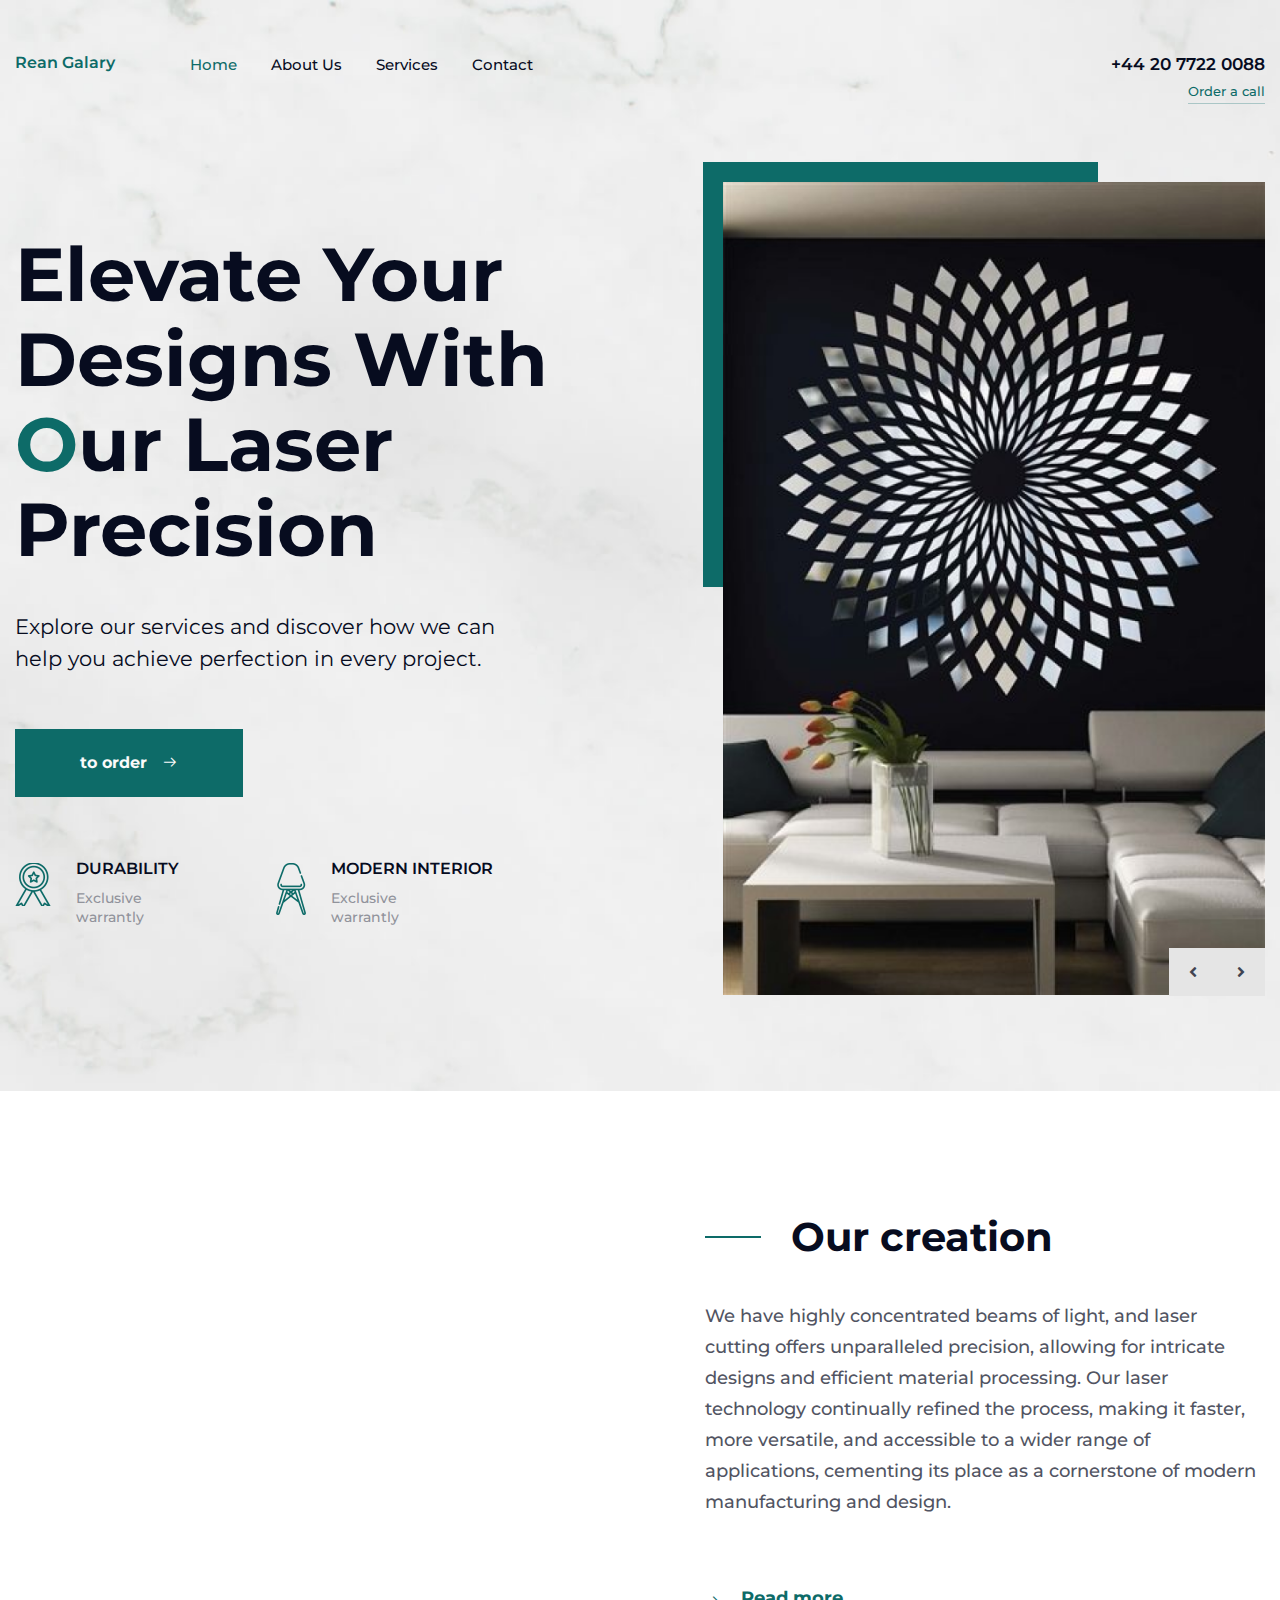
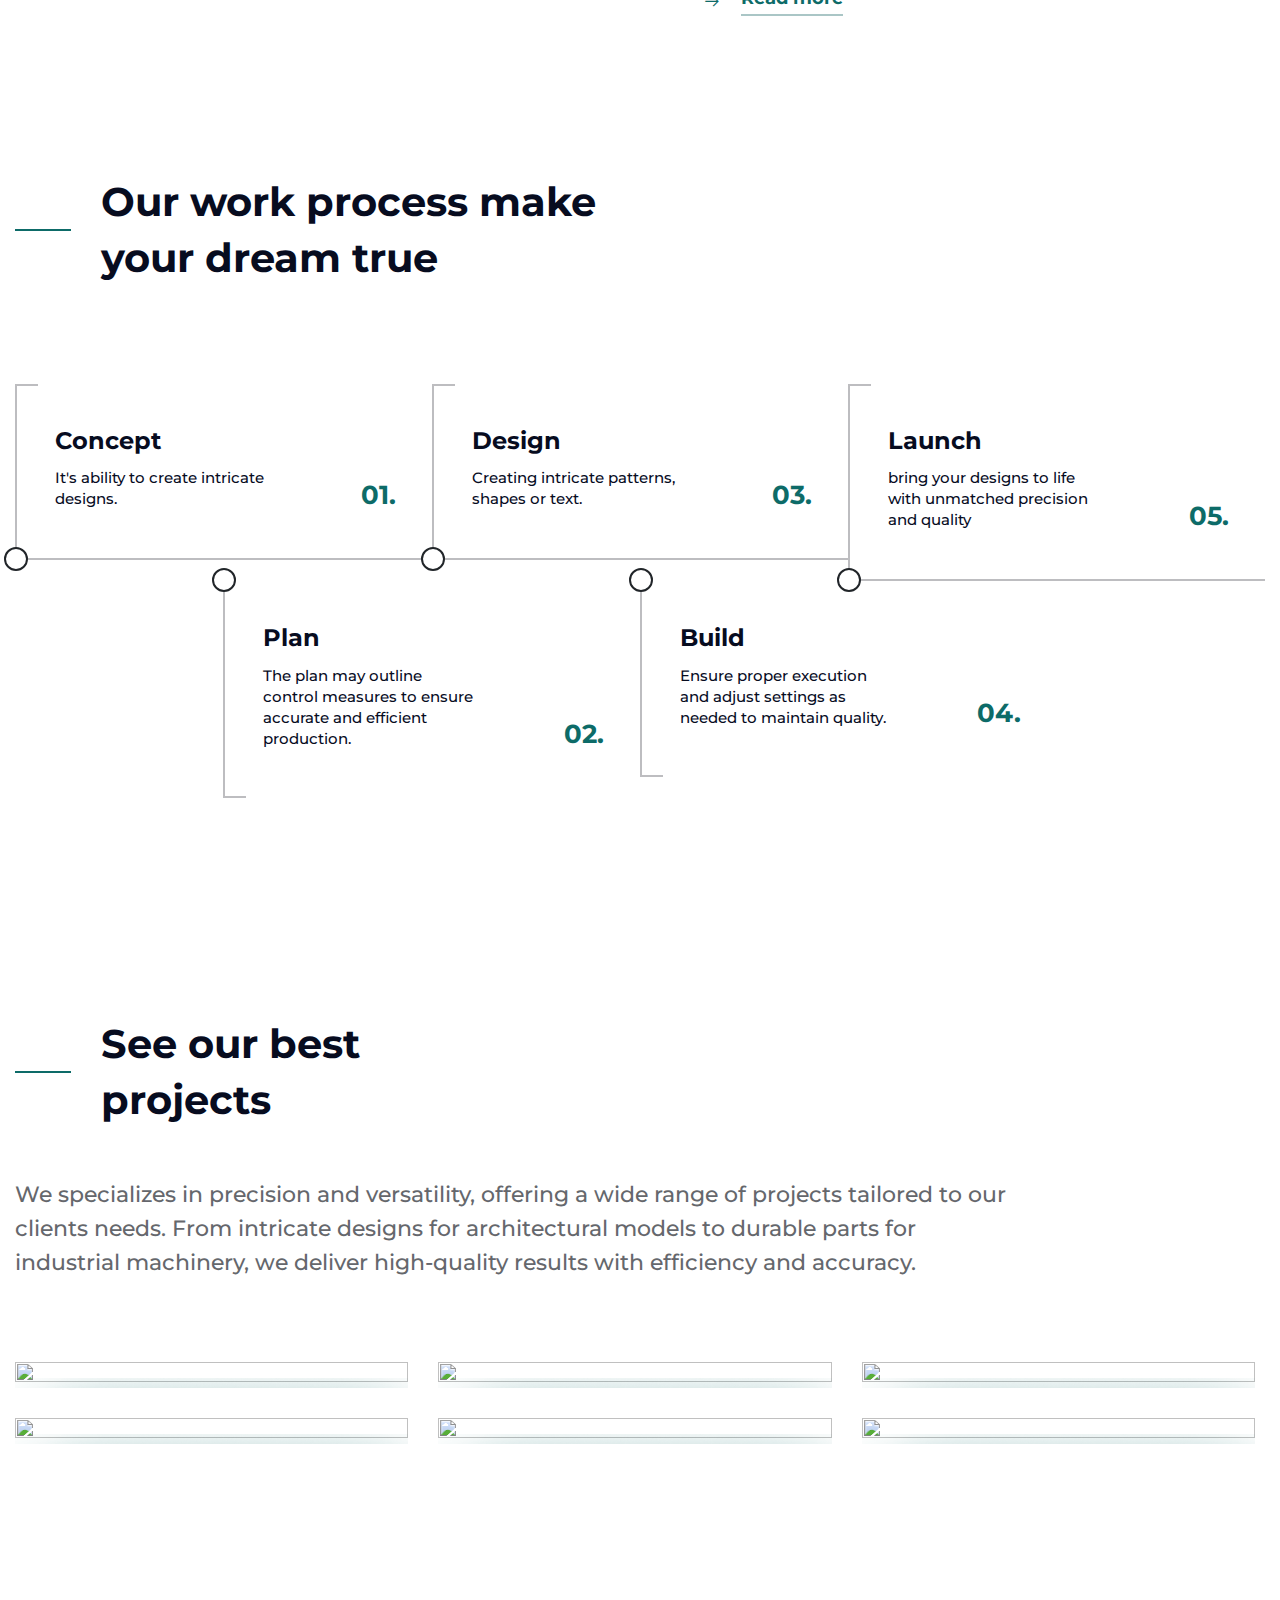
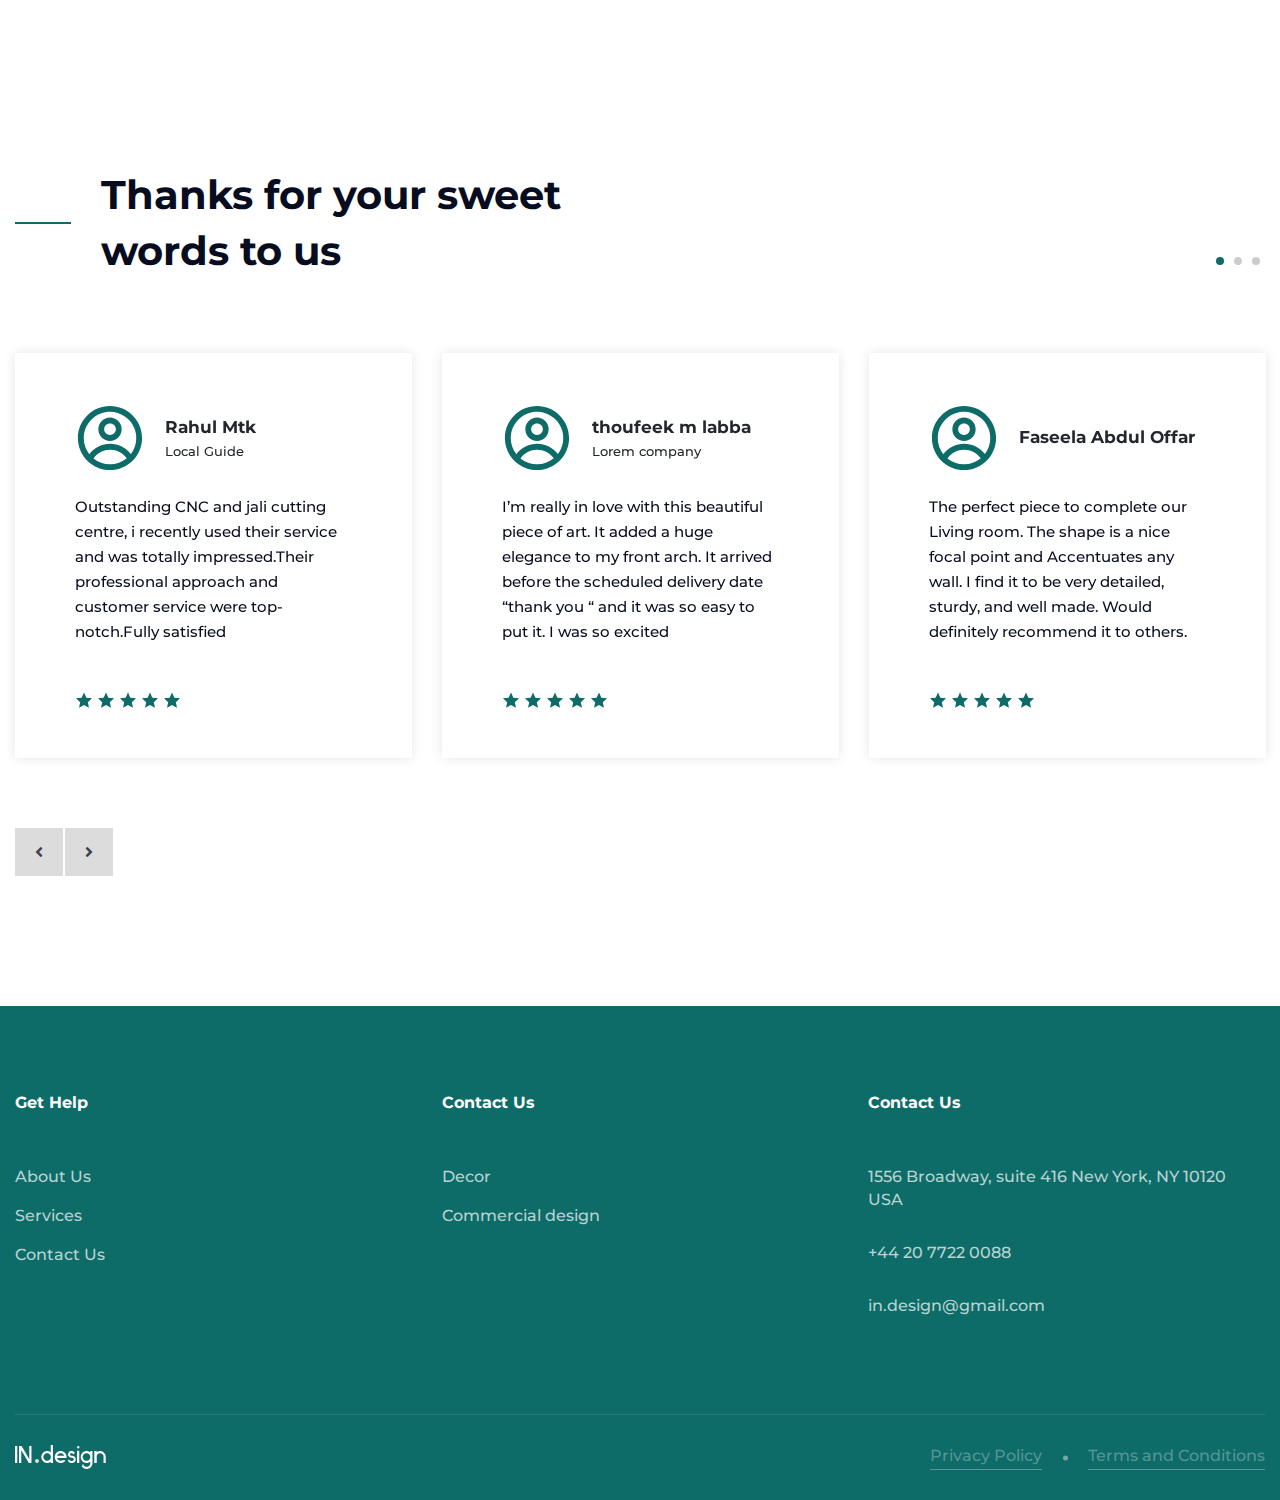
==== commit 2738ca02: "update the all contents" ====
--- a/index.html
+++ b/index.html
@@ -101,7 +101,9 @@
 										<img src="assets/images/icon1.png" alt="">
 										<div class="bzn-csd">
 											<h5>Durability</h5>
-											<span>Exclusive 10 year warrantly</span>
+											<span>Exclusive 
+												<!-- 10 year -->
+												 warrantly</span>
 										</div>
 									</div>
 								</li>
@@ -110,7 +112,9 @@
 										<img src="assets/images/icon2.png" alt="">
 										<div class="bzn-csd">
 											<h5>Modern interior</h5>
-											<span>Exclusive 10 year warrantly</span>
+											<span>Exclusive
+												 <!-- 10 year -->
+												  warrantly</span>
 										</div>
 									</div>
 								</li>
@@ -144,11 +148,11 @@
 								<img class="wow fadeInUp" data-wow-duration="1000ms" src="https://via.placeholder.com/309x463" alt="">
 								<img class="wow fadeInRight" data-wow-duration="1000ms" data-wow-delay="400ms" src="https://via.placeholder.com/327x299" alt="">
 							</div><!--abt-imgz end-->
-							<div class="abt-txt">
+							<!-- <div class="abt-txt">
 								<h4>Watch a video about how we work and try for our customers</h4>
 								<span>Play video</span>
 								<a href="https://www.youtube.com/watch?v=pNxqh-JCMpw" title="" class="play-btn html5lightbox"><i class="fa fa-play"></i></a>
-							</div>
+							</div> -->
 						</div>
 						<div class="col-lg-6">
 							<div class="about-text">
@@ -212,7 +216,7 @@
 			</div>
 		</section>
 
-		<section class="block2">
+		<!-- <section class="block2">
 			<div class="fixed-bg bg1"></div>
 			<div class="container">
 				<div class="latest-projects-section">
@@ -222,7 +226,7 @@
 								<h3 class="sub-title">Our latest projects</h3>
 								<p>This is why we are proud to offer a wide selection of our designer ceiling, wall, floor and table lamps. You will also find products ranging from modern styles, modern interpretations of classic design. Our collection is updated every day with beautiful solutions and we are glad that you, our customers </p>
 								<a href="portfolio.html" title="" class="lnk-default2">View more <i class="la la-arrow-right"></i></a>
-							</div><!--project-text end-->
+							</div>
 						</div>
 						<div class="col-lg-7">
 							<div class="project-carousel">
@@ -231,42 +235,42 @@
 									<div class="project-info">
 										<h3><a href="portfolio-details.html" title="">Living room</a></h3>
 										<span>59 projects</span>
-									</div><!--project-info end-->
-								</div><!--project-item end-->
+									</div>
+								</div>
 								<div class="project-item">
 									<img src="https://via.placeholder.com/345x453" alt="">
 									<div class="project-info">
 										<h3><a href="portfolio-details.html" title="">Kitchen</a></h3>
 										<span>75 projects</span>
-									</div><!--project-info end-->
-								</div><!--project-item end-->
+									</div>
+								</div>
 								<div class="project-item">
 									<img src="https://via.placeholder.com/345x453" alt="">
 									<div class="project-info">
 										<h3><a href="portfolio-details.html" title="">Commercial</a></h3>
 										<span>49 projects</span>
-									</div><!--project-info end-->
-								</div><!--project-item end-->
+									</div>
+								</div>
 								<div class="project-item">
 									<img src="https://via.placeholder.com/345x453" alt="">
 									<div class="project-info">
 										<h3><a href="portfolio-details.html" title="">Living room</a></h3>
 										<span>59 projects</span>
-									</div><!--project-info end-->
-								</div><!--project-item end-->
-							</div><!--project-carousel end-->
-						</div>
-					</div>
-				</div><!--latest-projects-section end-->
-			</div>
-		</section>
+									</div>
+								</div>
+							</div>
+						</div>
+					</div>
+				</div>
+			</div>
+		</section> -->
 
 		<section class="page-content">
 			<div class="container">
 				<div class="portfolio-page">
 					<div class="section-title">
 						<h3 class="sub-title w-100">See our best <br /> projects</h3>
-						<p>Since our humble beginnings in 2006, We has significantly expanded its our collection of exclusive lamps. Today we are proud to present you our best lighting design solutions. Sit amet just consectetur adipiscing elit. Today we are proud to present you our best </p>
+						<p>We specializes in precision and versatility, offering a wide range of projects tailored to our clients needs. From intricate designs for architectural models to durable parts for industrial machinery, we deliver high-quality results with efficiency and accuracy. </p>
 					</div><!--section-title end-->
 					<div class="row">
 						<div class="masonary d-flex flex-wrap">
@@ -340,13 +344,13 @@
 						<div class="col-lg-4">
 							<div class="testi-slide">
 								<div class="testi-head">
-									<img src="https://via.placeholder.com/70x70" alt="">
+									<img src="/assets/images/profile.svg" alt="">
 									<div class="user-info">
-										<h3>Alana Francheska</h3>
-										<span>Lorem company</span>
-									</div>
-								</div>
-								<p>Integer vehicula, est vel posuere gravida, eros tellus fermentum magna, sit amet mattis mauris quam a nisl. Mauris vitae commodo elit.  In hac habitasse platea.</p>
+										<h3>Rahul Mtk</h3>
+										<span>Local Guide</span>
+									</div>
+								</div>
+								<p>Outstanding CNC and jali cutting centre, i recently used their service and was totally impressed.Their professional approach and customer service were top-notch.Fully satisfied</p>
 								<ul class="rating">
 									<li><i class="la la-star"></i></li>
 									<li><i class="la la-star"></i></li>
@@ -359,13 +363,13 @@
 						<div class="col-lg-4">
 							<div class="testi-slide">
 								<div class="testi-head">
-									<img src="https://via.placeholder.com/70x70" alt="">
+									<img src="/assets/images/profile.svg" alt="">
 									<div class="user-info">
-										<h3>Donald Pakura</h3>
+										<h3>thoufeek m labba</h3>
 										<span>Lorem company</span>
 									</div>
 								</div>
-								<p>Integer vehicula, est vel posuere gravida, eros tellus fermentum magna, sit amet mattis mauris quam a nisl. Mauris vitae commodo elit.  In hac habitasse platea.</p>
+								<p>I’m really in love with this beautiful piece of art. It added a huge elegance to my front arch. It arrived before the scheduled delivery date “thank you “ and it was so easy to put it. I was so excited</p>
 								<ul class="rating">
 									<li><i class="la la-star"></i></li>
 									<li><i class="la la-star"></i></li>
@@ -378,13 +382,13 @@
 						<div class="col-lg-4">
 							<div class="testi-slide">
 								<div class="testi-head">
-									<img src="https://via.placeholder.com/70x70" alt="">
+									<img src="/assets/images/profile.svg" alt="">
 									<div class="user-info">
-										<h3>Sara Kristian</h3>
-										<span>Lorem company</span>
-									</div>
-								</div>
-								<p>Integer vehicula, est vel posuere gravida, eros tellus fermentum magna, sit amet mattis mauris quam a nisl. Mauris vitae commodo elit.  In hac habitasse platea.</p>
+										<h3>Faseela Abdul Offar</h3>
+										<!-- <span>Lorem company</span> -->
+									</div>
+								</div>
+								<p>The perfect piece to complete our Living room. The shape is a nice focal point and Accentuates any wall. I find it to be very detailed, sturdy, and well made. Would definitely recommend it to others.</p>
 								<ul class="rating">
 									<li><i class="la la-star"></i></li>
 									<li><i class="la la-star"></i></li>
@@ -397,13 +401,13 @@
 						<div class="col-lg-4">
 							<div class="testi-slide">
 								<div class="testi-head">
-									<img src="https://via.placeholder.com/70x70" alt="">
+									<img src="/assets/images/profile.svg" alt="">
 									<div class="user-info">
-										<h3>Alana Francheska</h3>
+										<h3>Sreelakshmi Anilkumar</h3>
 										<span>Lorem company</span>
 									</div>
 								</div>
-								<p>Integer vehicula, est vel posuere gravida, eros tellus fermentum magna, sit amet mattis mauris quam a nisl. Mauris vitae commodo elit.  In hac habitasse platea.</p>
+								<p>I think they have 13 years experience in this field and who introduced laser cutting concept at Malabar.</p>
 								<ul class="rating">
 									<li><i class="la la-star"></i></li>
 									<li><i class="la la-star"></i></li>
@@ -416,13 +420,13 @@
 						<div class="col-lg-4">
 							<div class="testi-slide">
 								<div class="testi-head">
-									<img src="https://via.placeholder.com/70x70" alt="">
+									<img src="/assets/images/profile.svg" alt="">
 									<div class="user-info">
-										<h3>Alana Francheska</h3>
+										<h3>SAMEERA</h3>
 										<span>Lorem company</span>
 									</div>
 								</div>
-								<p>Integer vehicula, est vel posuere gravida, eros tellus fermentum magna, sit amet mattis mauris quam a nisl. Mauris vitae commodo elit.  In hac habitasse platea.</p>
+								<p>Good survice& affortable price</p>
 								<ul class="rating">
 									<li><i class="la la-star"></i></li>
 									<li><i class="la la-star"></i></li>
@@ -446,7 +450,7 @@
 							<div class="row justify-content-evenly">
 								<div class="col-lg-4 col-md-4 col-sm-12 col-12">
 									<div class="widget widget-company text-left">
-										<h3 class="widget-title">Contact Us</h3>
+										<h3 class="widget-title">Get Help</h3>
 										<ul class="ft-links">
 											<li><a href="about.html" title="">About Us</a></li>
 											<li><a href="services.html" title="">Services</a></li>
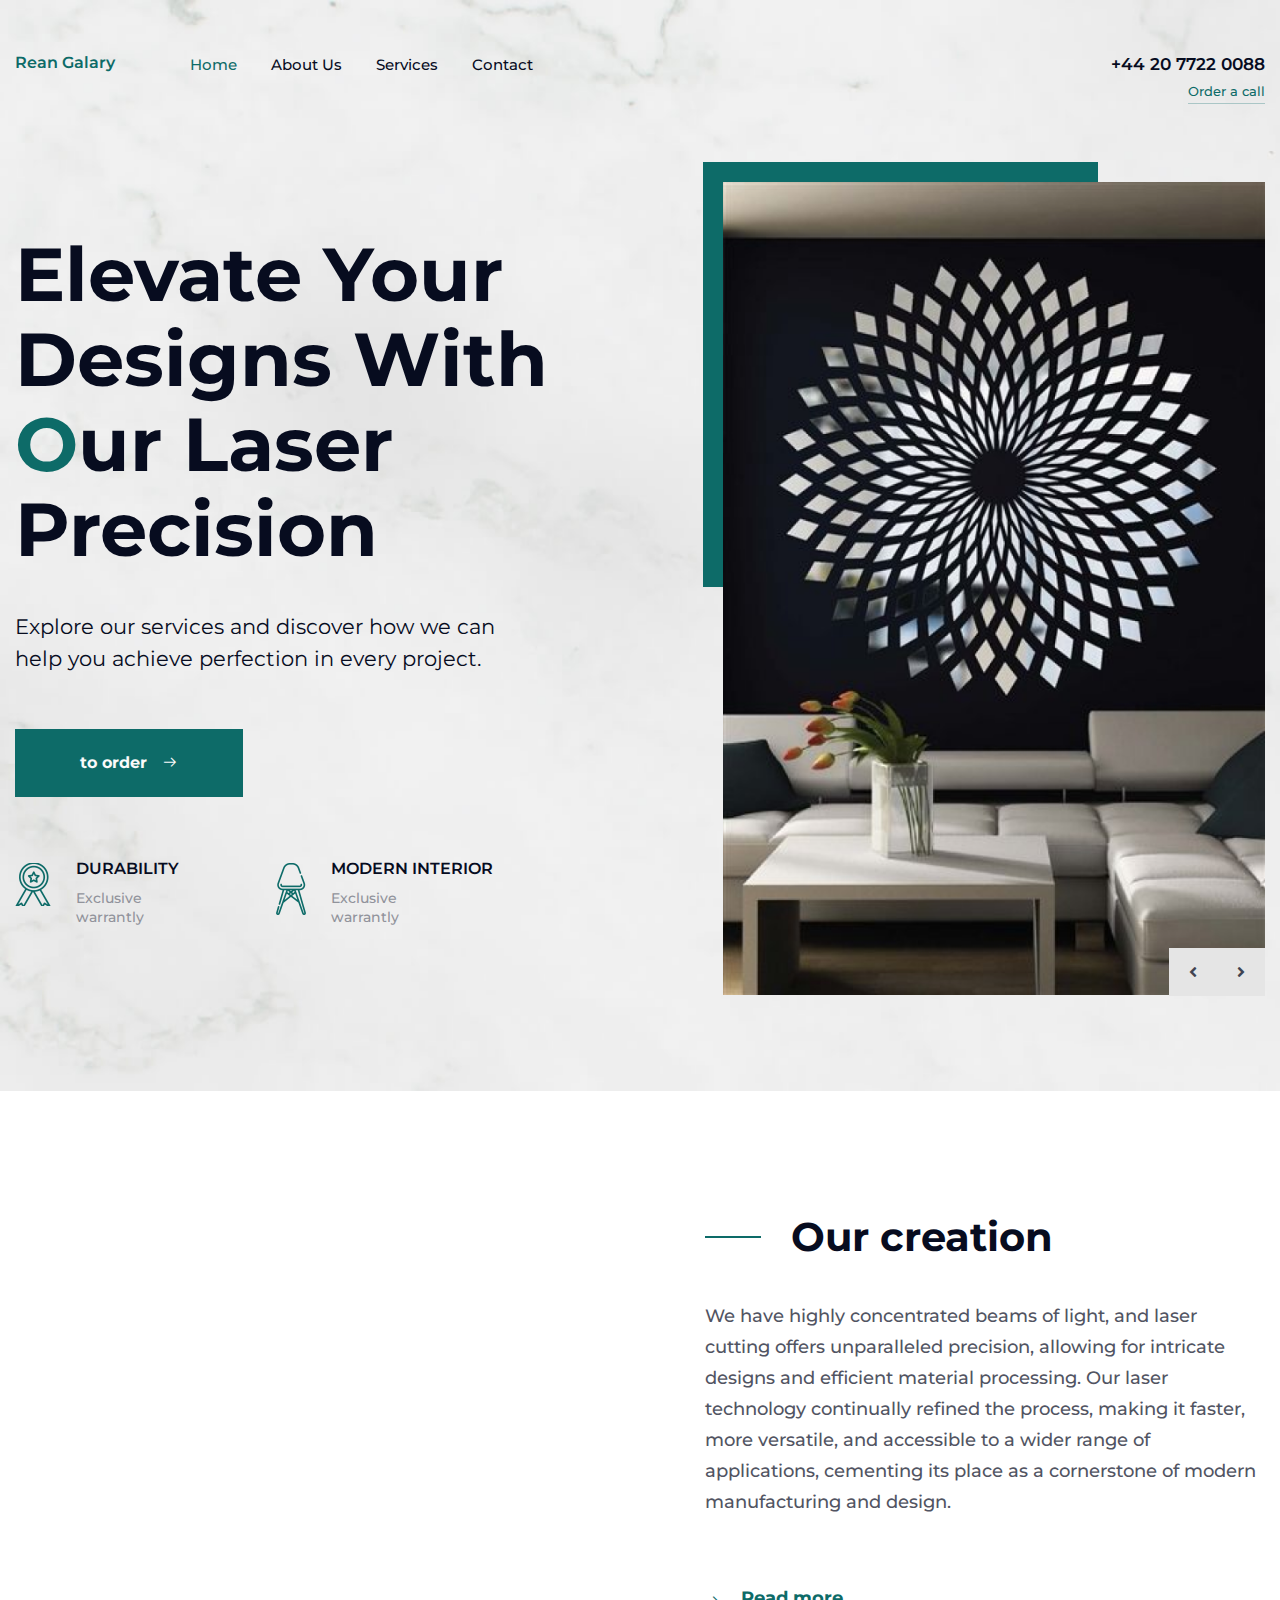
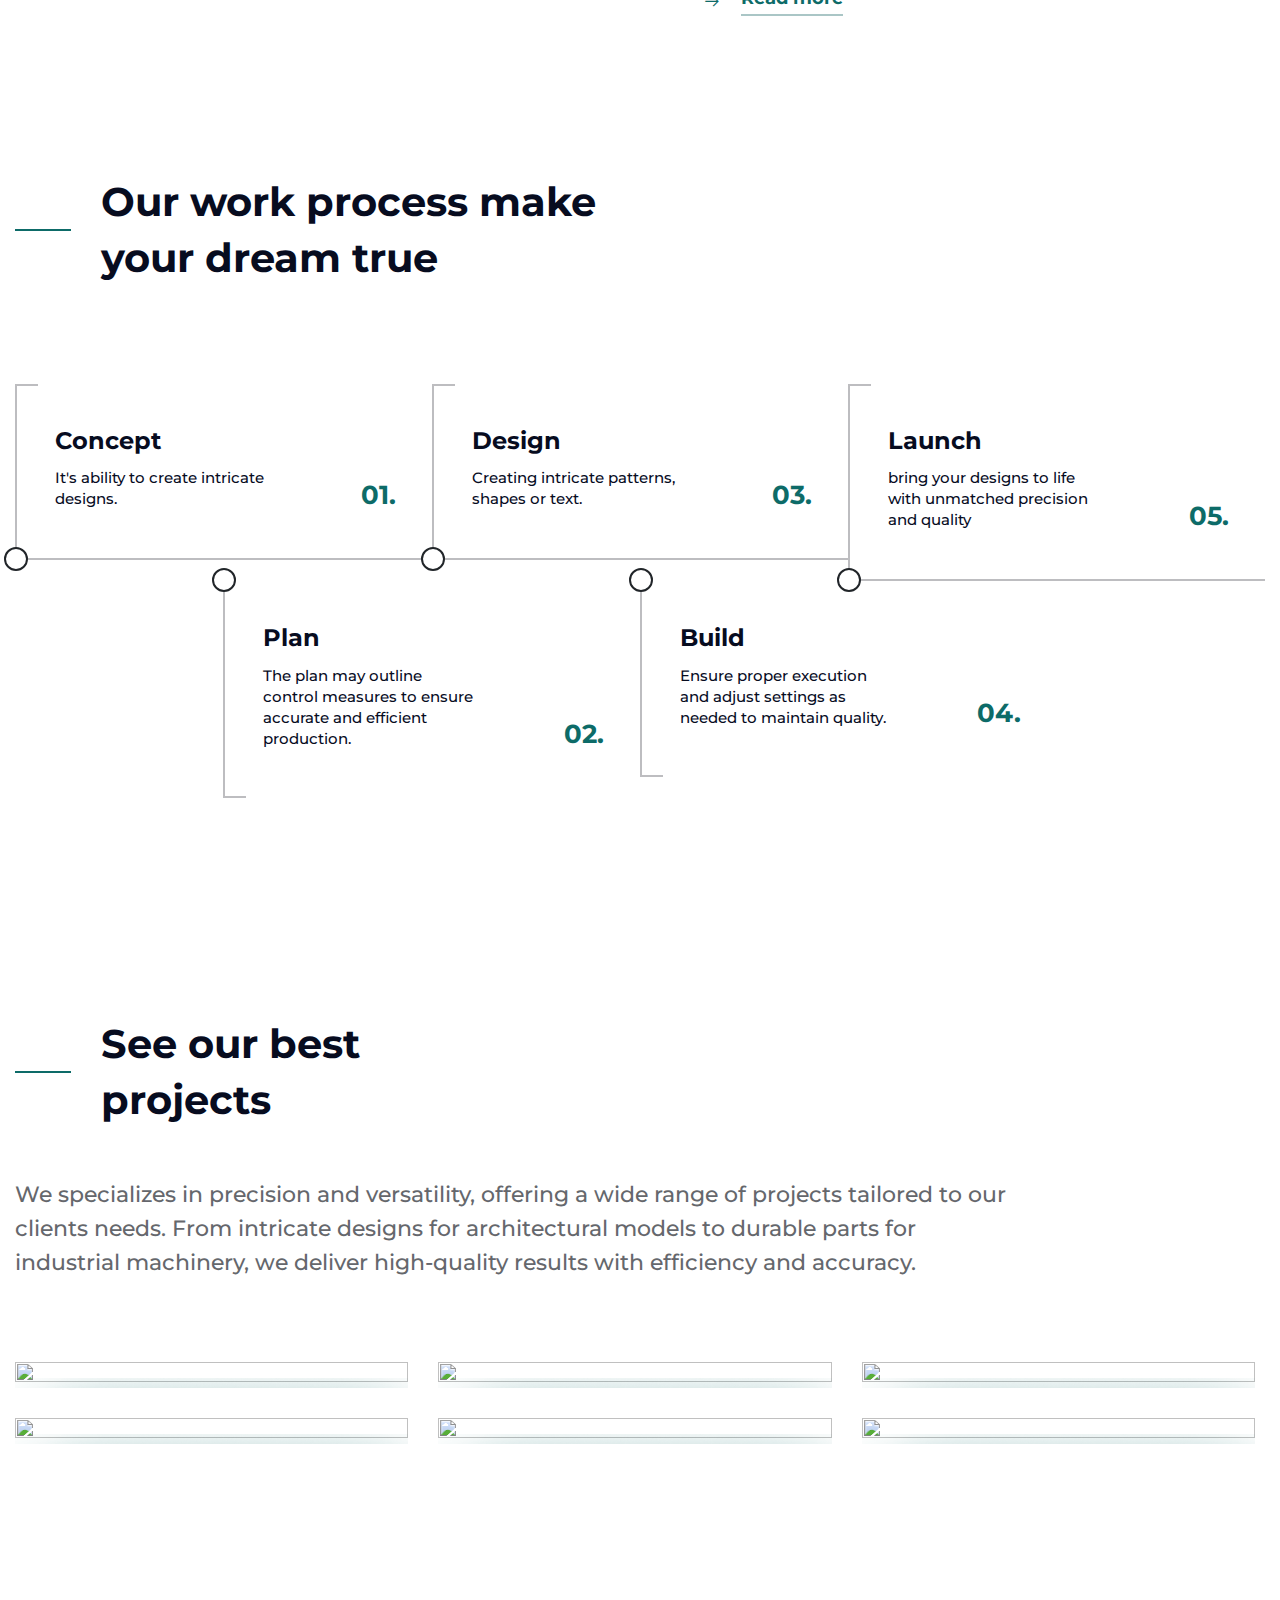
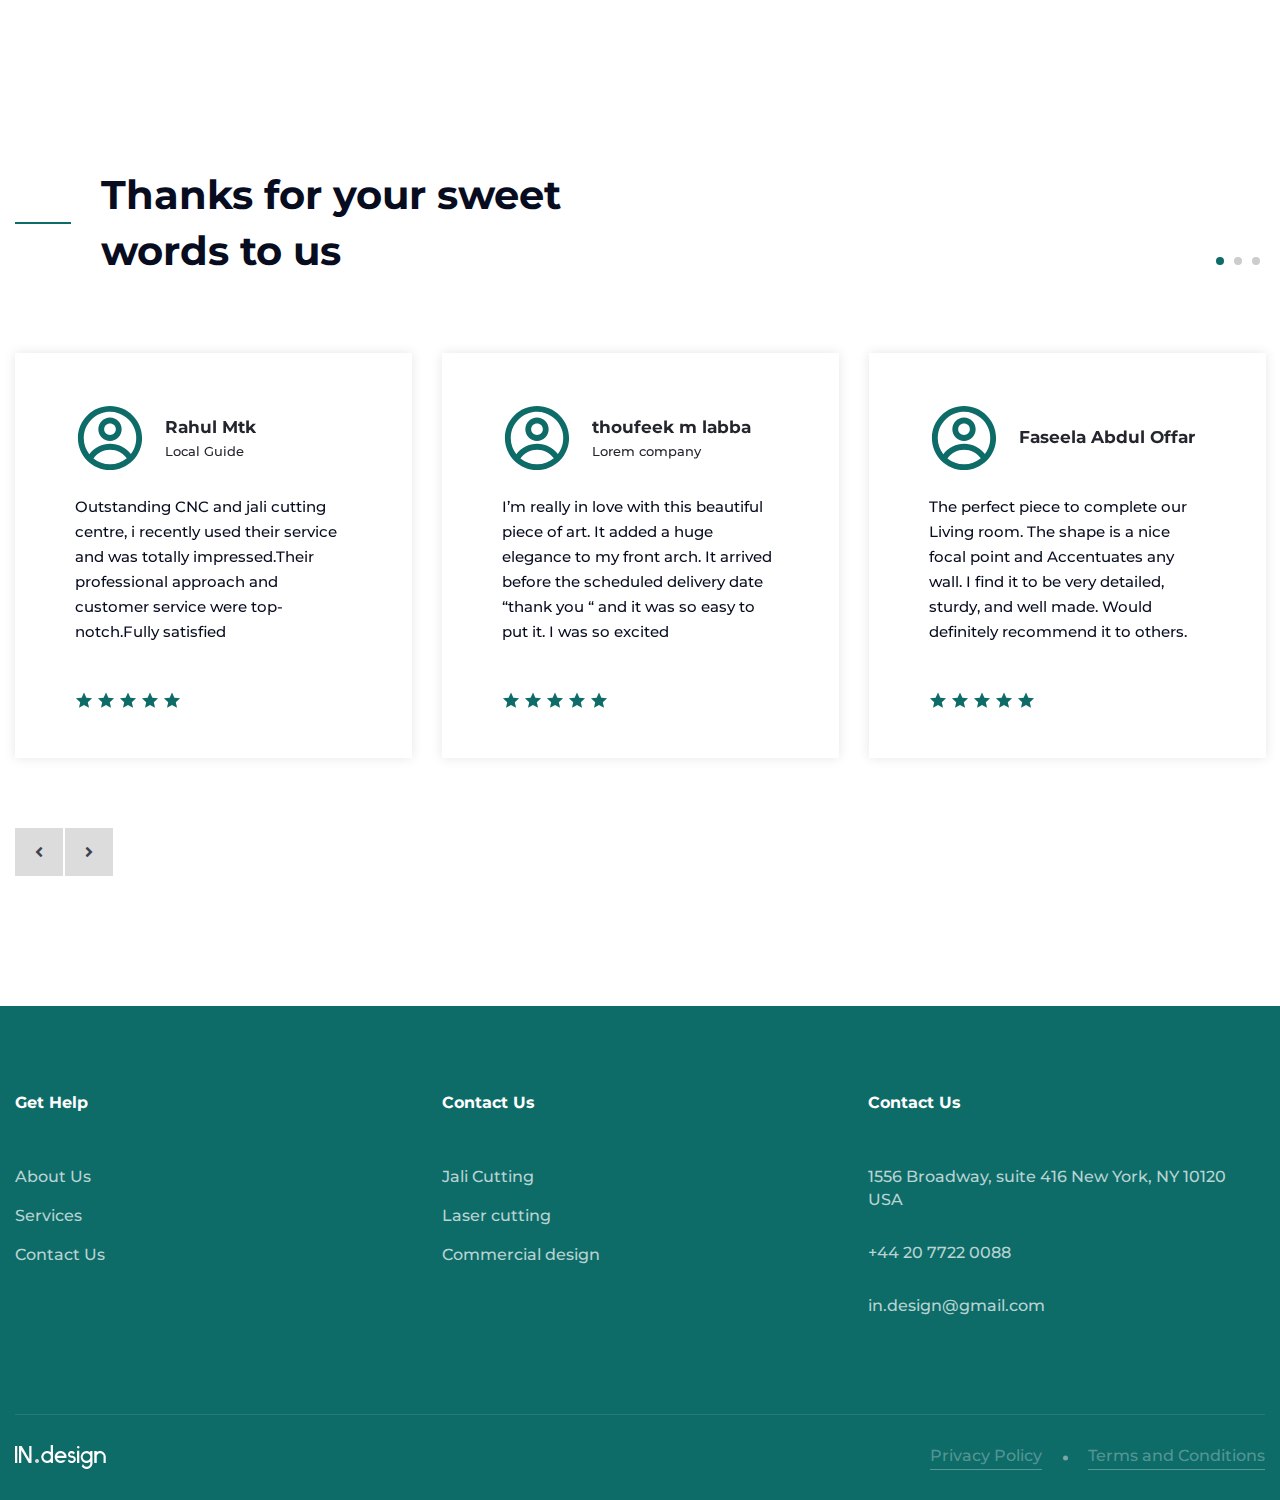
==== commit de1527aa: "update the footer and remove 404 and portfolio pages" ====
--- a/index.html
+++ b/index.html
@@ -462,8 +462,9 @@
 									<div class="widget widget-category text-left">
 										<h3 class="widget-title">Contact Us</h3>
 										<ul class="ft-links">
-											<li><a href="#" title="">Decor</a></li>
-											<li><a href="#" title="">Commercial design</a></li>
+											<li><a href="services.html" title="">Jali Cutting</a></li>
+											<li><a href="services.html" title="">Laser cutting</a></li>
+											<li><a href="services.html" title="">Commercial design</a></li>
 										</ul><!--ft-links end-->
 									</div><!--widget-contact end-->
 								</div>
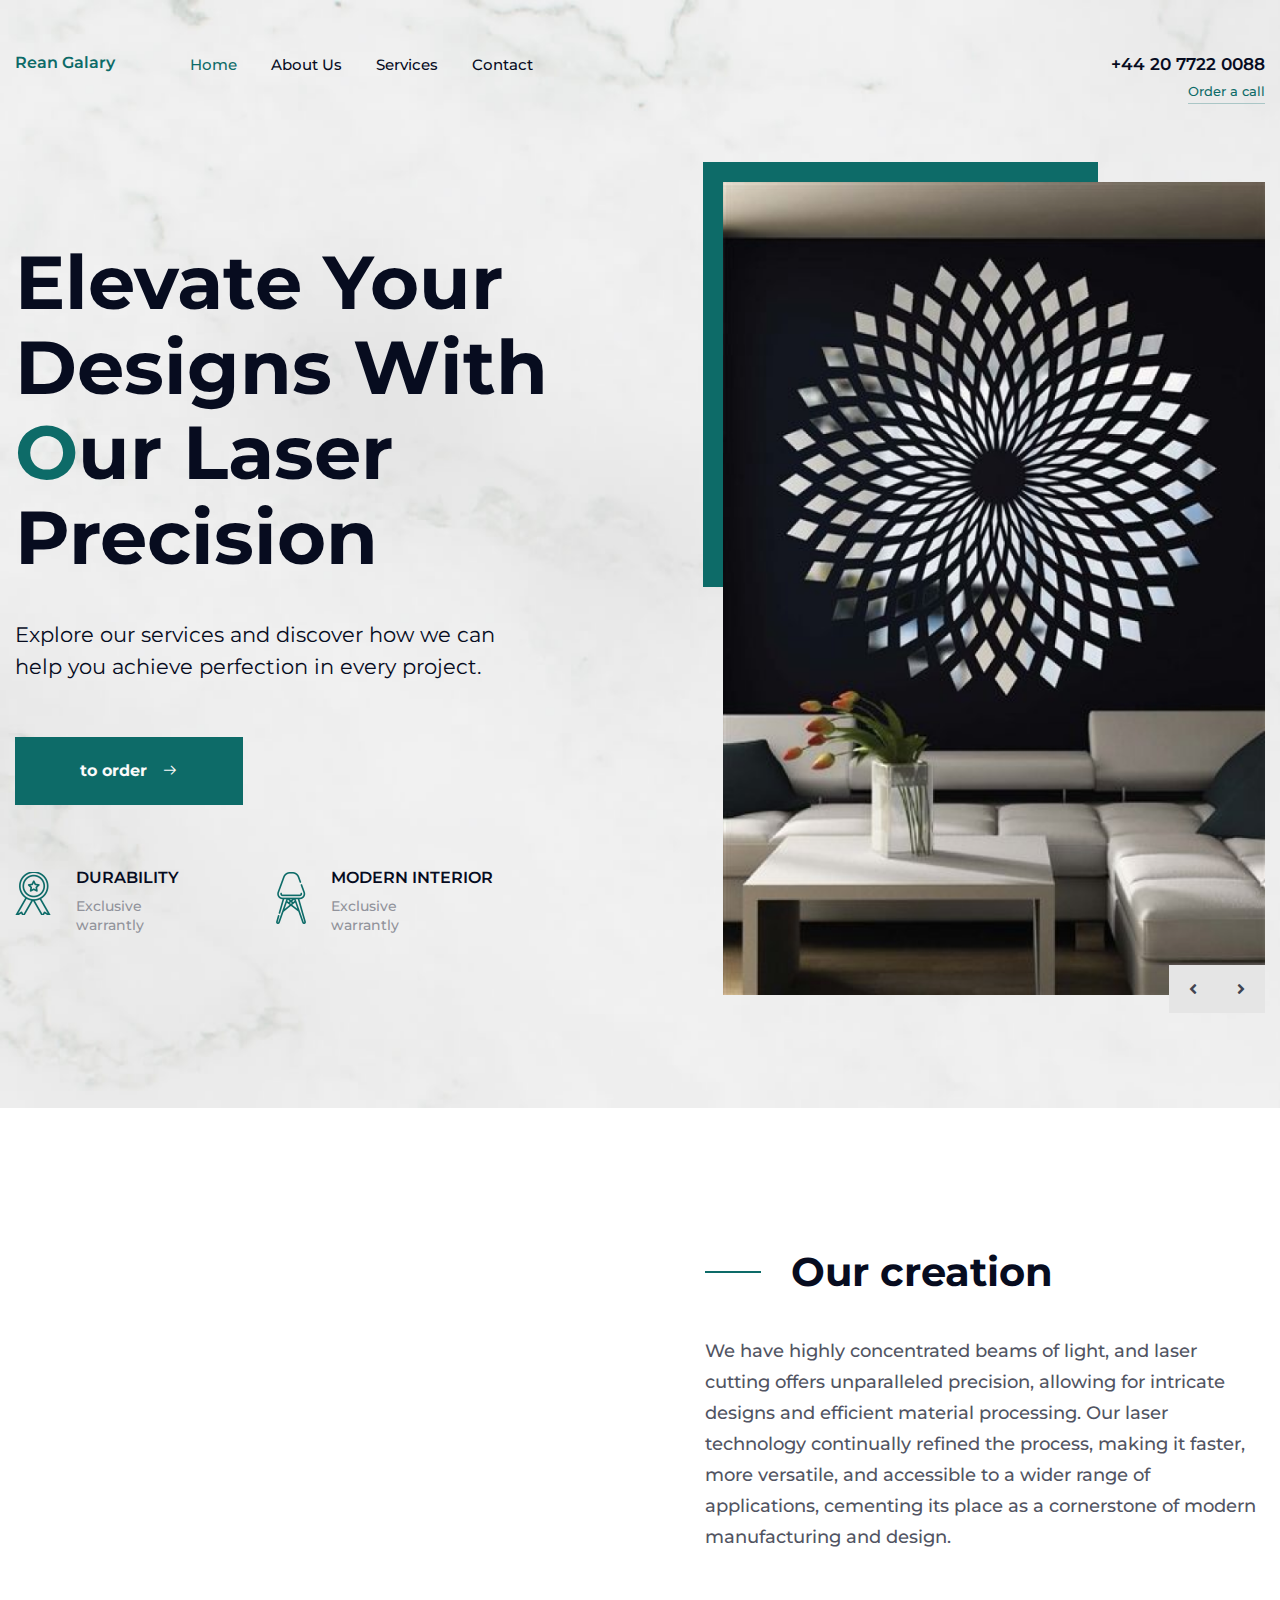
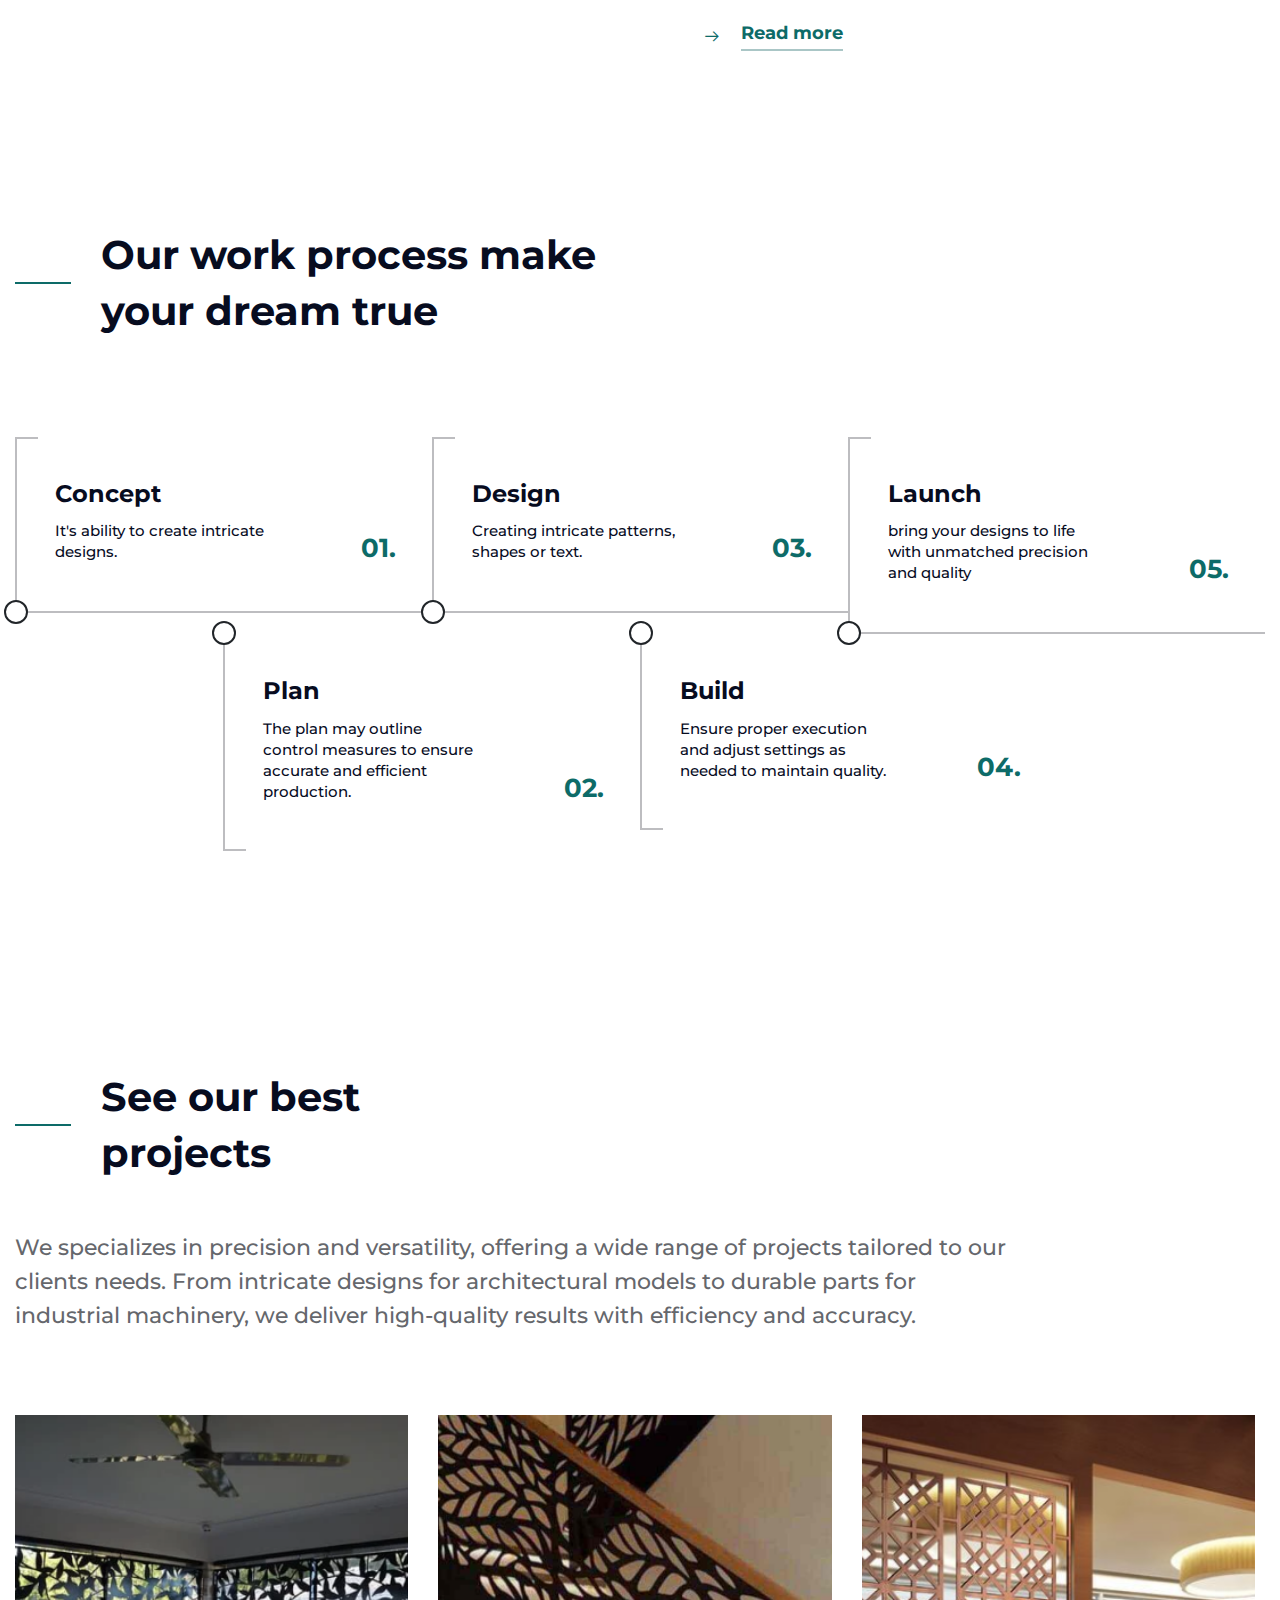
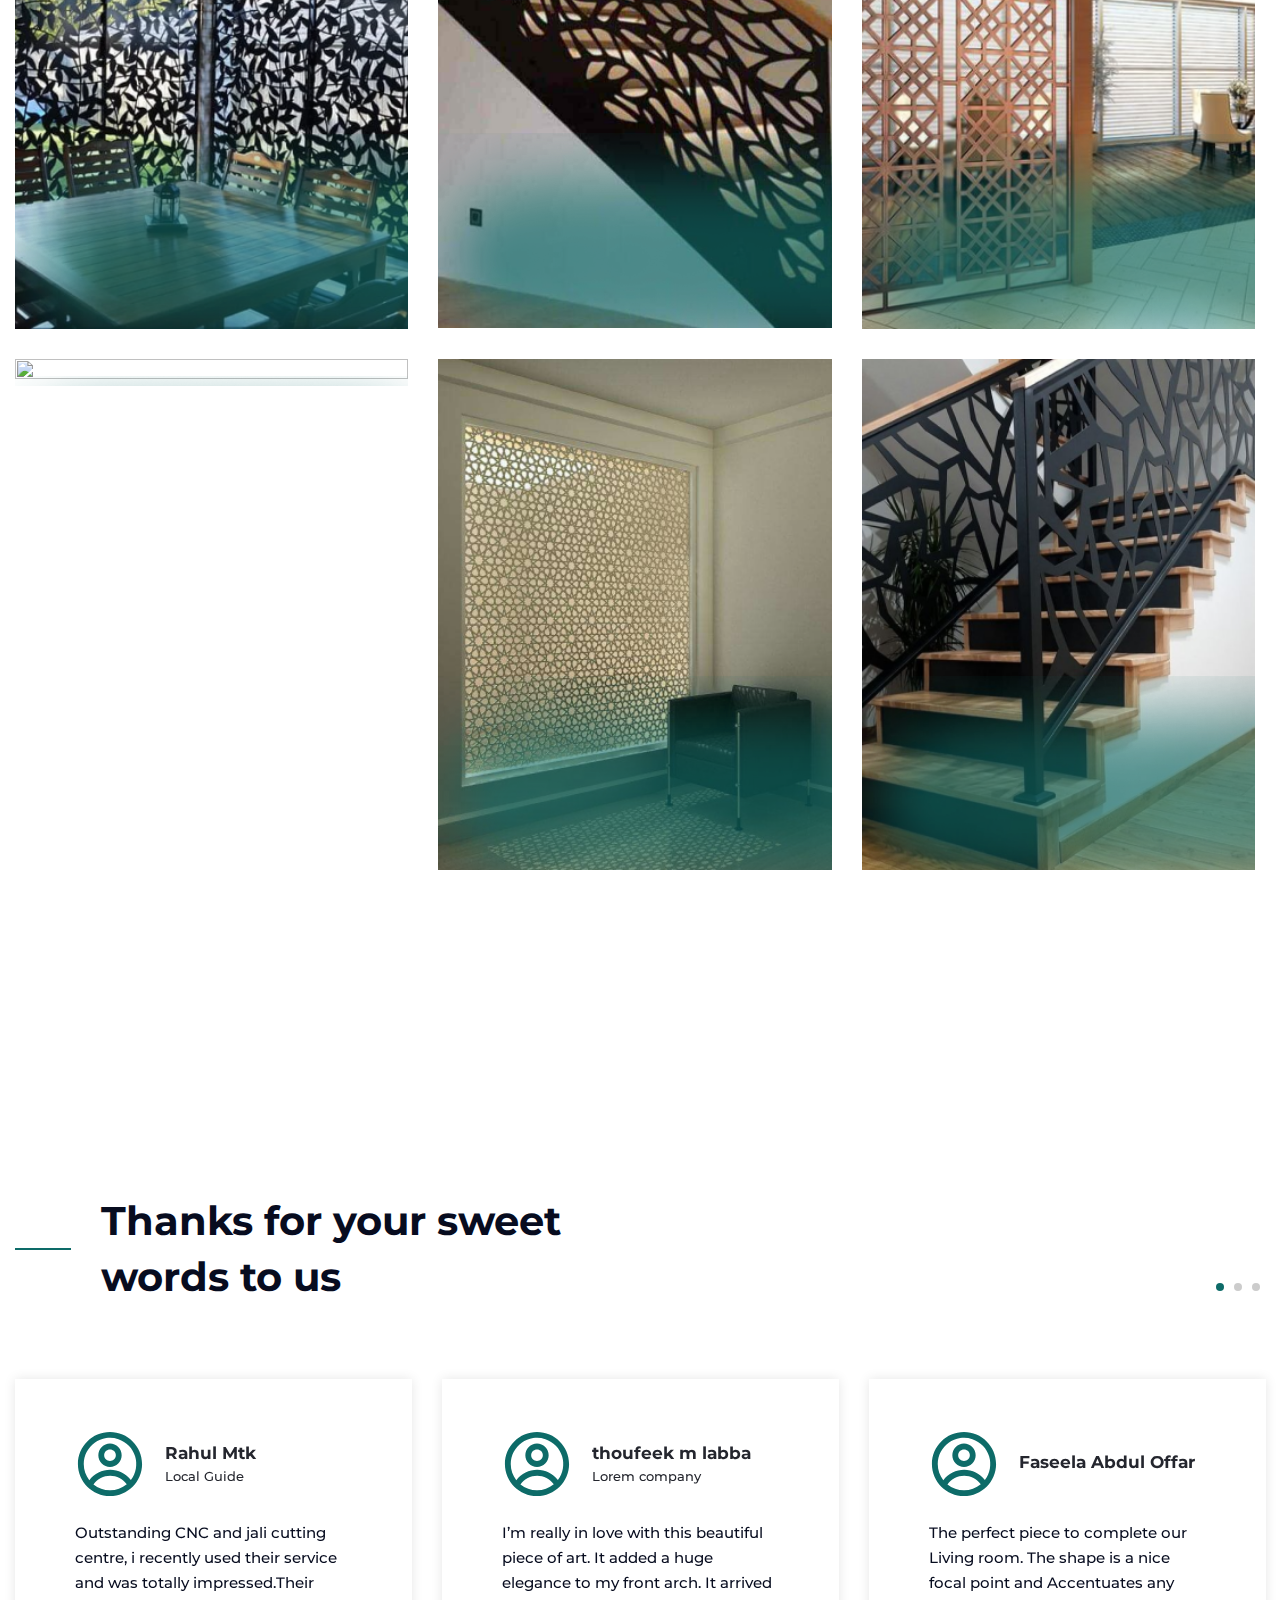
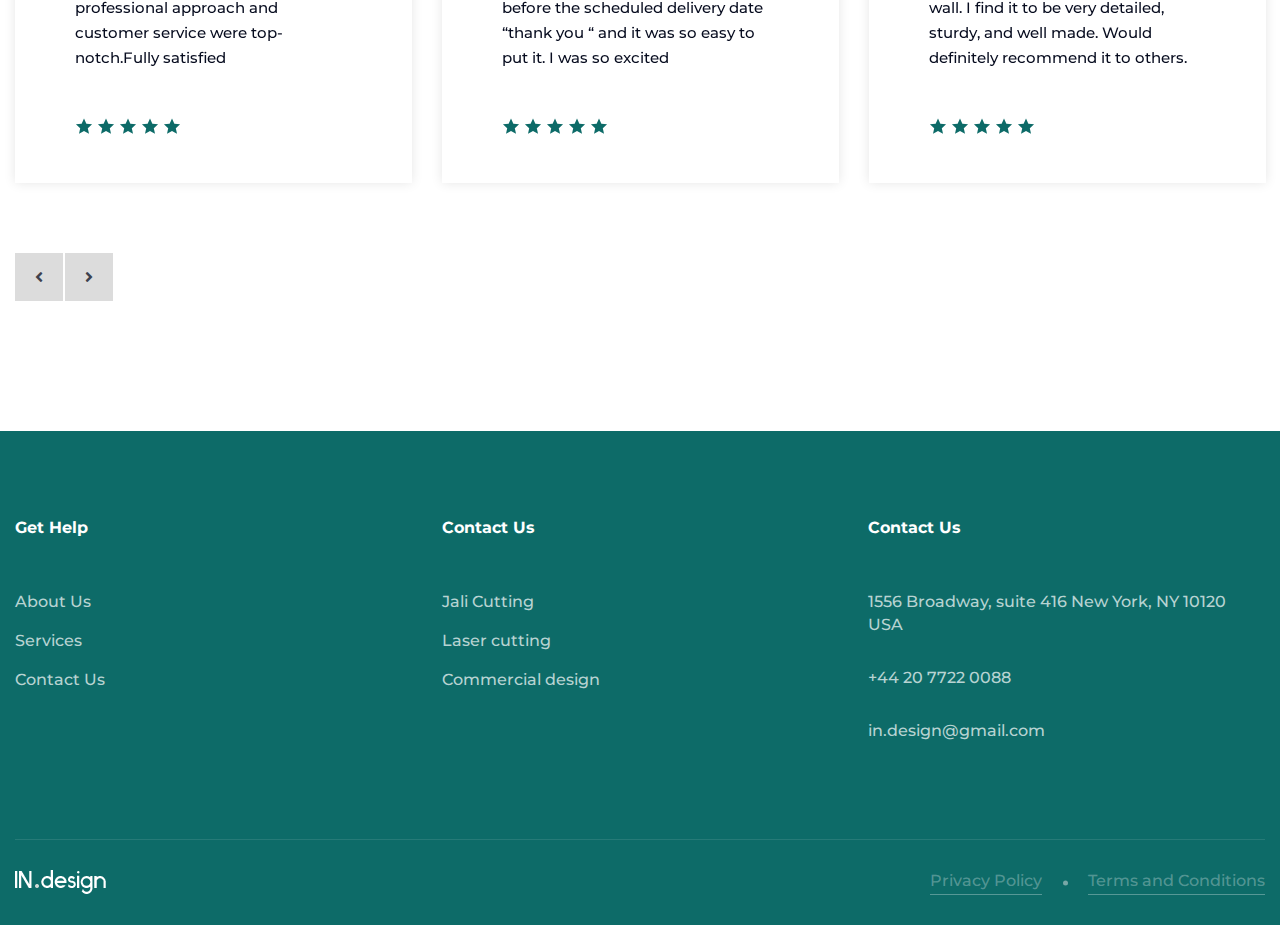
==== commit cd1ce013: "update images in home and about page" ====
--- a/index.html
+++ b/index.html
@@ -125,13 +125,13 @@
 					<div class="col-lg-6">
 						<div class="banner-slider">
 							<div class="banner-slide">
-								<img src="/assets/images/slider cutting 1 1.png" alt="">
+								<img src="/assets/images/hero_slide_1.png" alt="">
 							</div><!--banner-slide end-->
 							<div class="banner-slide">
-								<img src="/assets/images/stayer 1.png" alt="">
+								<img src="/assets/images/hero_slide_2.jpg" alt="">
 							</div><!--banner-slide end-->
 							<div class="banner-slide">
-								<img src="/assets/images/slider cutting 3 1.png" alt="">
+								<img src="/assets/images/hero_slide_3.jpg" alt="">
 							</div><!--banner-slide end-->
 						</div><!--banner-slider end-->
 					</div>
@@ -145,8 +145,8 @@
 					<div class="row align-items-center">
 						<div class="col-lg-6">
 							<div class="abt-imgz">
-								<img class="wow fadeInUp" data-wow-duration="1000ms" src="https://via.placeholder.com/309x463" alt="">
-								<img class="wow fadeInRight" data-wow-duration="1000ms" data-wow-delay="400ms" src="https://via.placeholder.com/327x299" alt="">
+								<img class="wow fadeInUp" data-wow-duration="1000ms" src="/assets/images/our_creation_1.png" alt="">
+								<img class="wow fadeInRight" data-wow-duration="1000ms" data-wow-delay="400ms" src="/assets/images/our_creation_2.png" alt="">
 							</div><!--abt-imgz end-->
 							<!-- <div class="abt-txt">
 								<h4>Watch a video about how we work and try for our customers</h4>
@@ -276,55 +276,55 @@
 						<div class="masonary d-flex flex-wrap">
 							<div class="col-lg-4 col-md-4 col-sm-6 architecture">
 								<div class="project-item">
-									<img src="https://via.placeholder.com/345x453" alt="">
-									<div class="project-info">
-										<h3><a href="portfolio-details.html" title="">Living room</a></h3>
-										<span>59 projects</span>
+									<img src="/assets/images/project_1.png" alt="">
+									<div class="project-info">
+										<!-- <h3><a href="portfolio-details.html" title="">Living room</a></h3>
+										<span>59 projects</span> -->
 									</div><!--project-info end-->
 								</div><!--project-item end-->
 							</div>
 							<div class="col-lg-4 col-md-4 col-sm-6 commerical">
 								<div class="project-item">
-									<img src="https://via.placeholder.com/345x453" alt="">
-									<div class="project-info">
-										<h3><a href="portfolio-details.html" title="">Kitchen</a></h3>
-										<span>75 projects</span>
+									<img src="/assets/images/project_2.png" alt="">
+									<div class="project-info">
+										<!-- <h3><a href="portfolio-details.html" title="">Kitchen</a></h3>
+										<span>75 projects</span> -->
 									</div><!--project-info end-->
 								</div><!--project-item end-->
 							</div>
 							<div class="col-lg-4 col-md-4 col-sm-6 commerical architecture">
 								<div class="project-item">
-									<img src="https://via.placeholder.com/345x453" alt="">
-									<div class="project-info">
-										<h3><a href="portfolio-details.html" title="">Commercial</a></h3>
-										<span>49 projects</span>
+									<img src="/assets/images/project_3.png" alt="">
+									<div class="project-info">
+										<!-- <h3><a href="portfolio-details.html" title="">Commercial</a></h3>
+										<span>49 projects</span> -->
 									</div><!--project-info end-->
 								</div><!--project-item end-->
 							</div>
 							<div class="col-lg-4 col-md-4 col-sm-6 architecture">
 								<div class="project-item">
-									<img src="https://via.placeholder.com/345x453" alt="">
-									<div class="project-info">
-										<h3><a href="portfolio-details.html" title="">Living room</a></h3>
-										<span>59 projects</span>
+									<img src="/assets/images/project" alt="">
+									<div class="project-info">
+										<!-- <h3><a href="portfolio-details.html" title="">Living room</a></h3>
+										<span>59 projects</span> -->
 									</div><!--project-info end-->
 								</div><!--project-item end-->
 							</div>
 							<div class="col-lg-4 col-md-4 col-sm-6 commerical">
 								<div class="project-item">
-									<img src="https://via.placeholder.com/345x453" alt="">
-									<div class="project-info">
-										<h3><a href="portfolio-details.html" title="">Living room</a></h3>
-										<span>59 projects</span>
+									<img src="/assets/images/project_5.png" alt="">
+									<div class="project-info">
+										<!-- <h3><a href="portfolio-details.html" title="">Living room</a></h3>
+										<span>59 projects</span> -->
 									</div><!--project-info end-->
 								</div><!--project-item end-->
 							</div>
 							<div class="col-lg-4 col-md-4 col-sm-6 architecture">
 								<div class="project-item">
-									<img src="https://via.placeholder.com/345x453" alt="">
-									<div class="project-info">
-										<h3><a href="portfolio-details.html" title="">Kitchen</a></h3>
-										<span>75 projects</span>
+									<img src="/assets/images/project_6.png" alt="">
+									<div class="project-info">
+										<!-- <h3><a href="portfolio-details.html" title="">Kitchen</a></h3>
+										<span>75 projects</span> -->
 									</div><!--project-info end-->
 								</div><!--project-item end-->
 							</div>
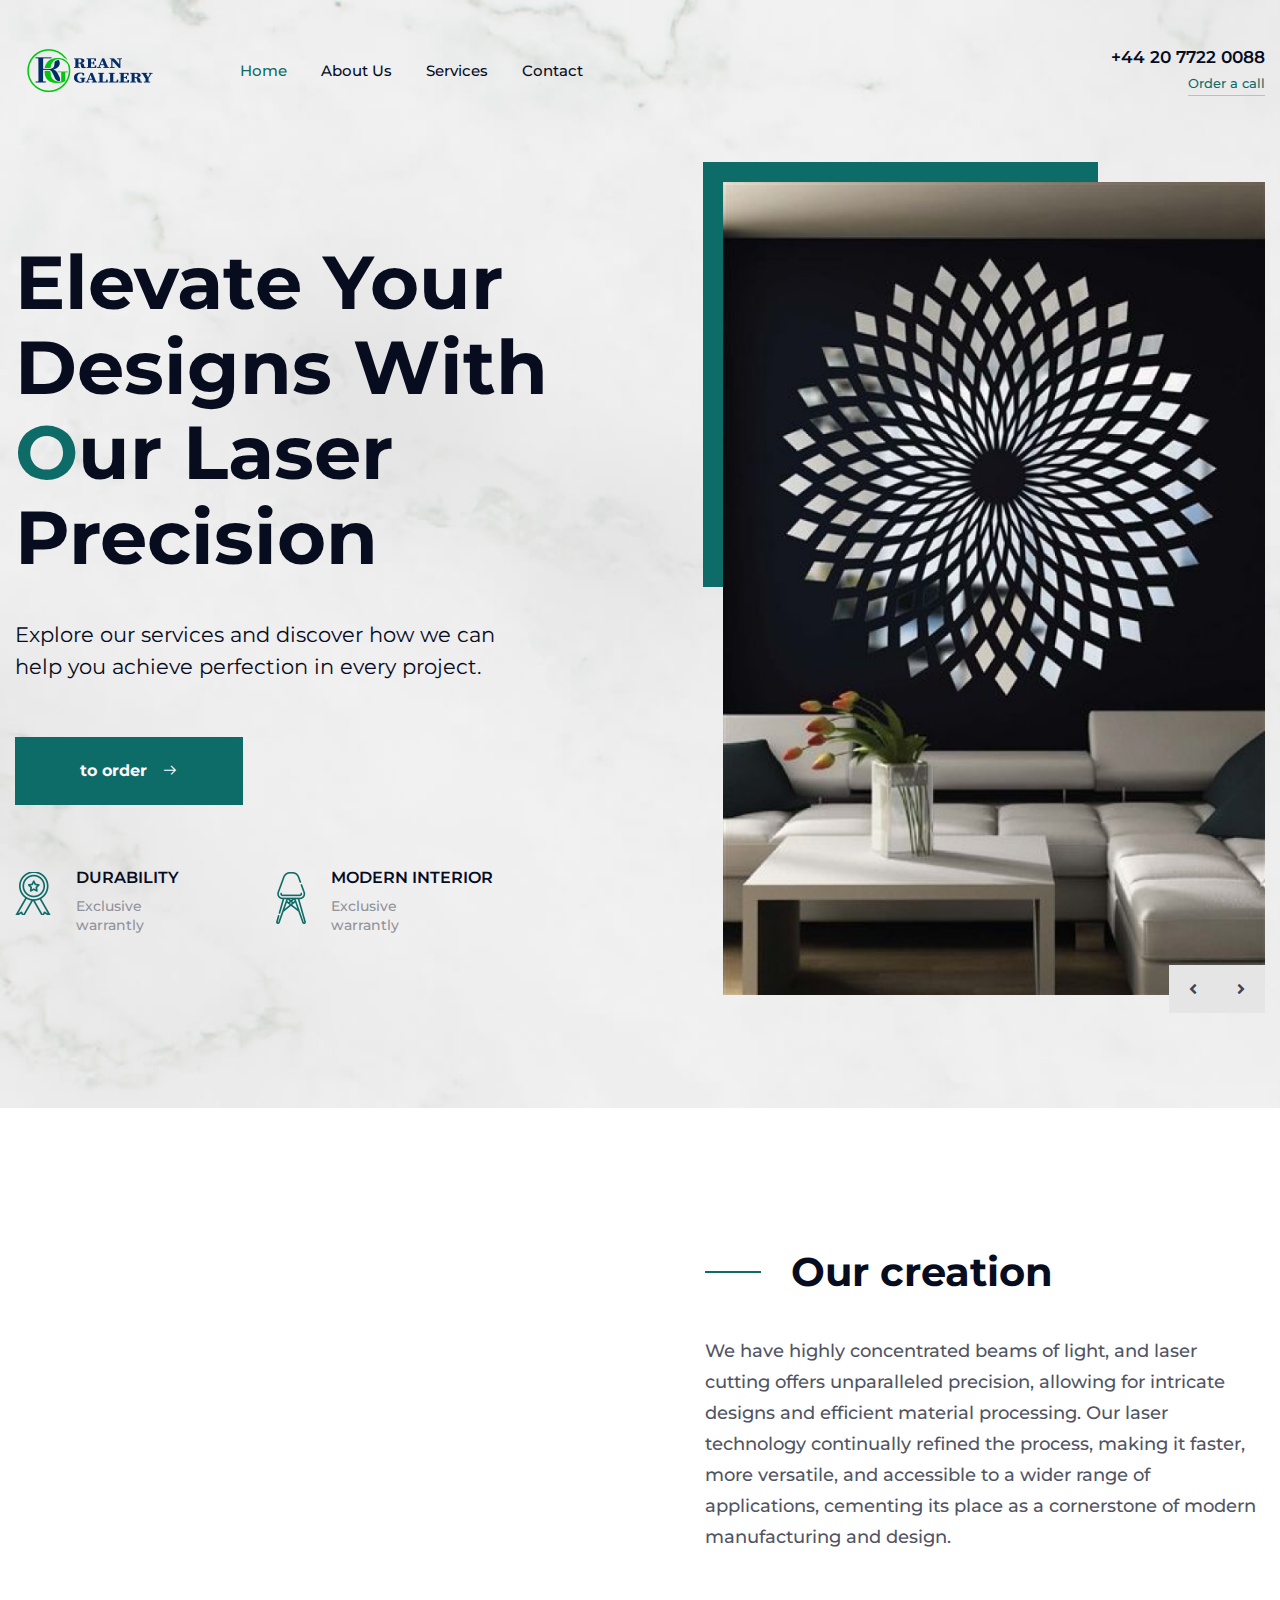
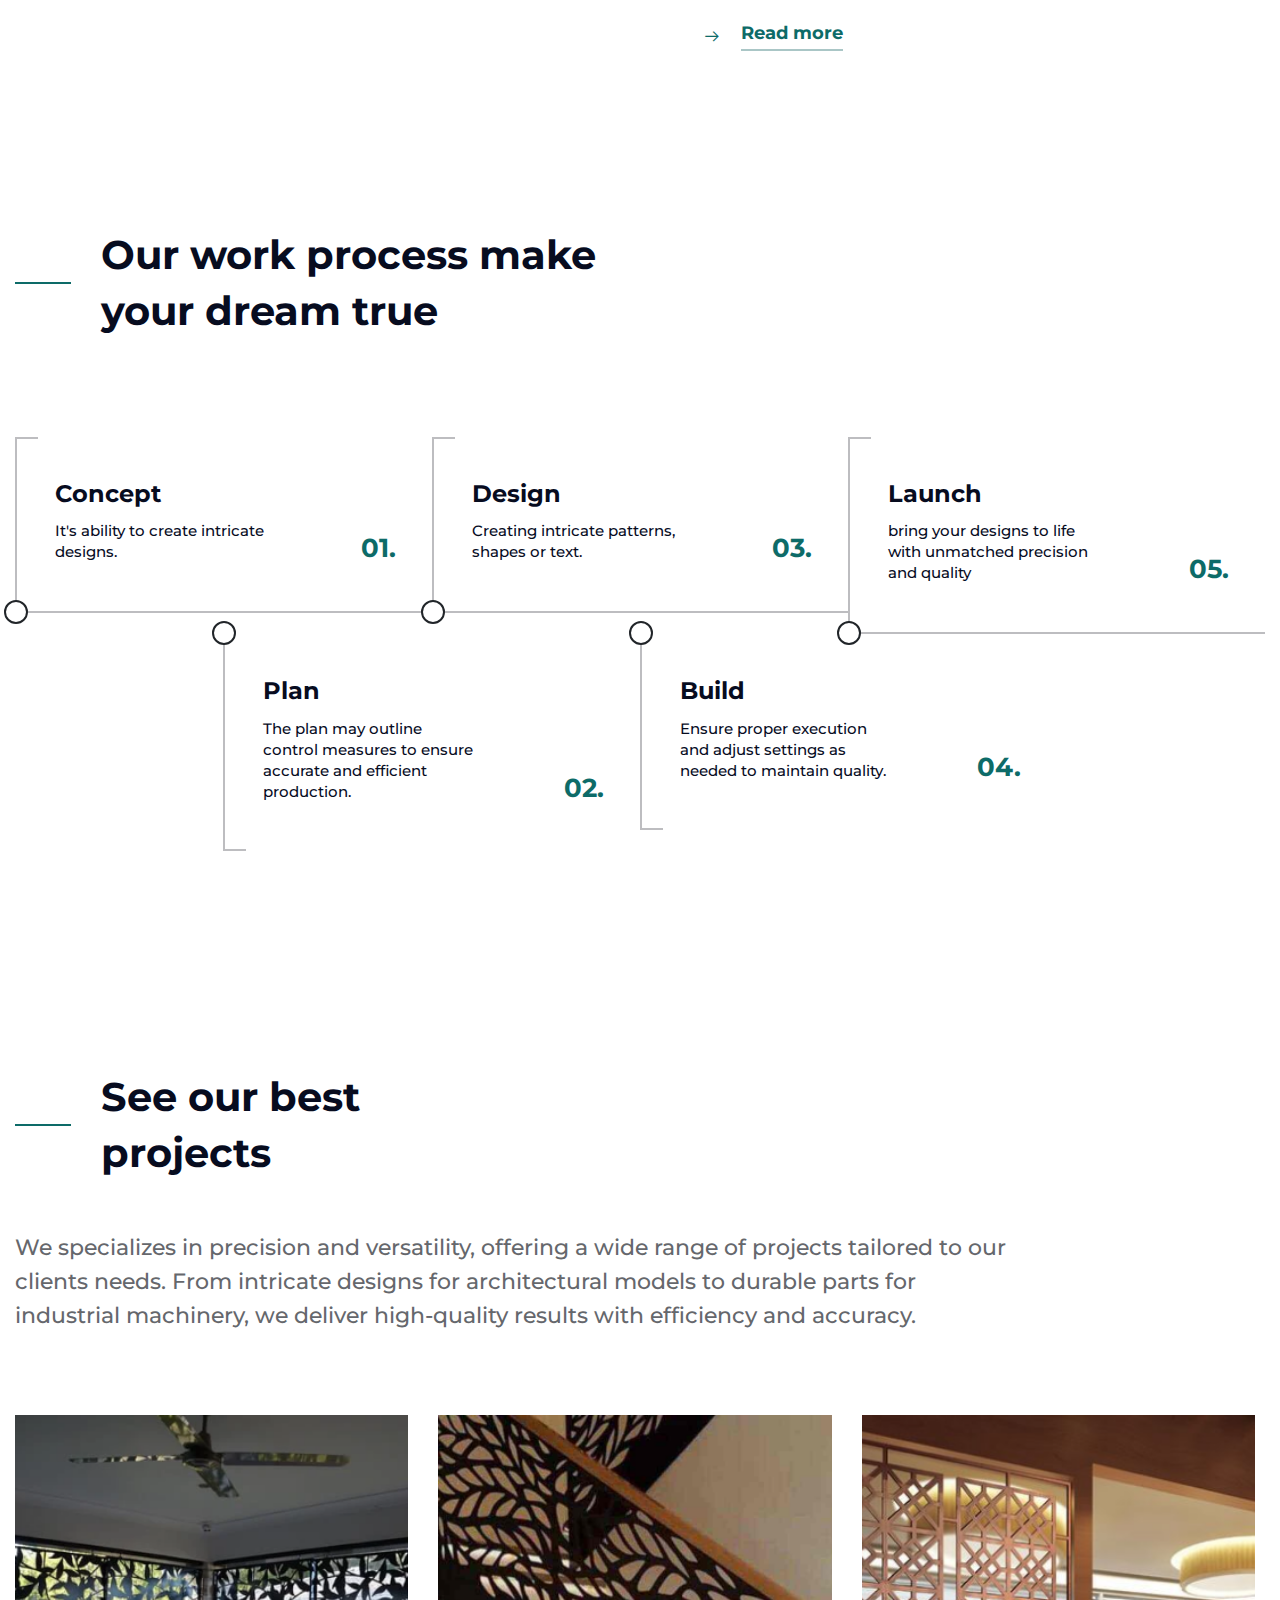
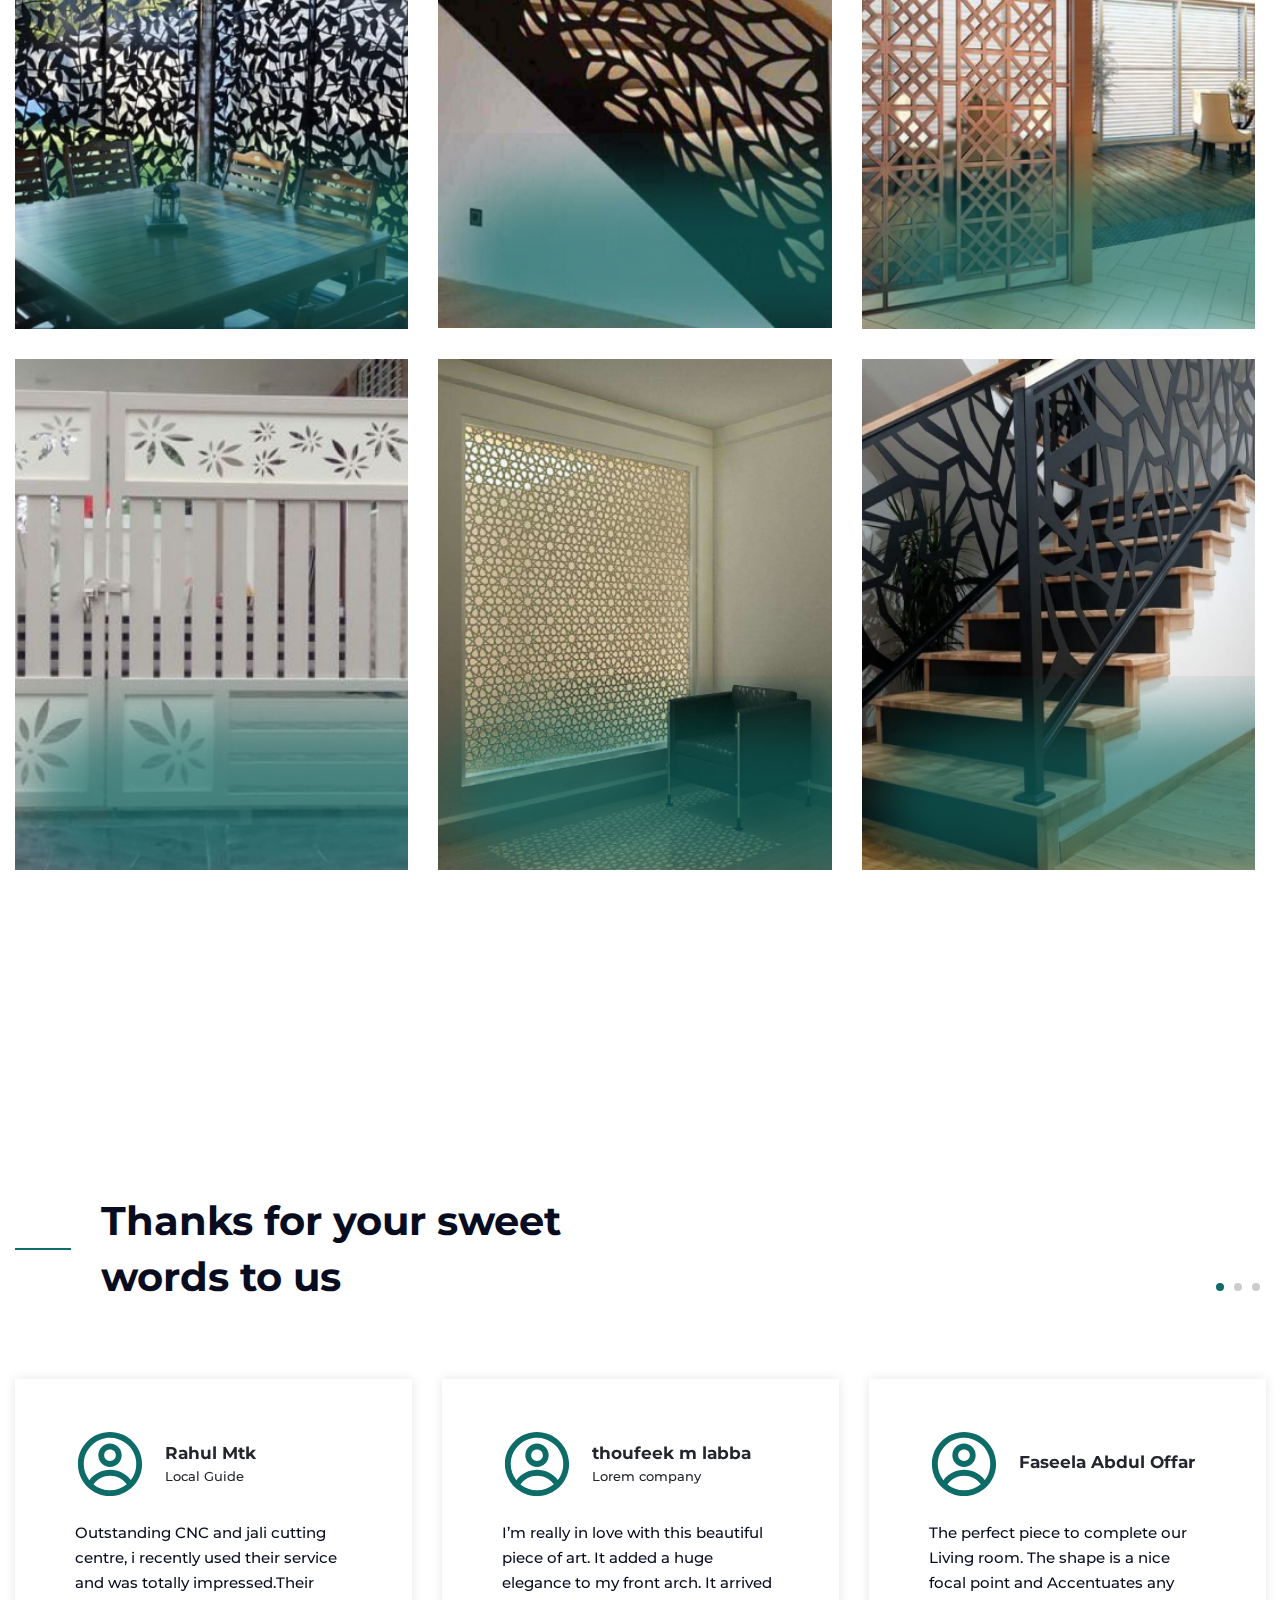
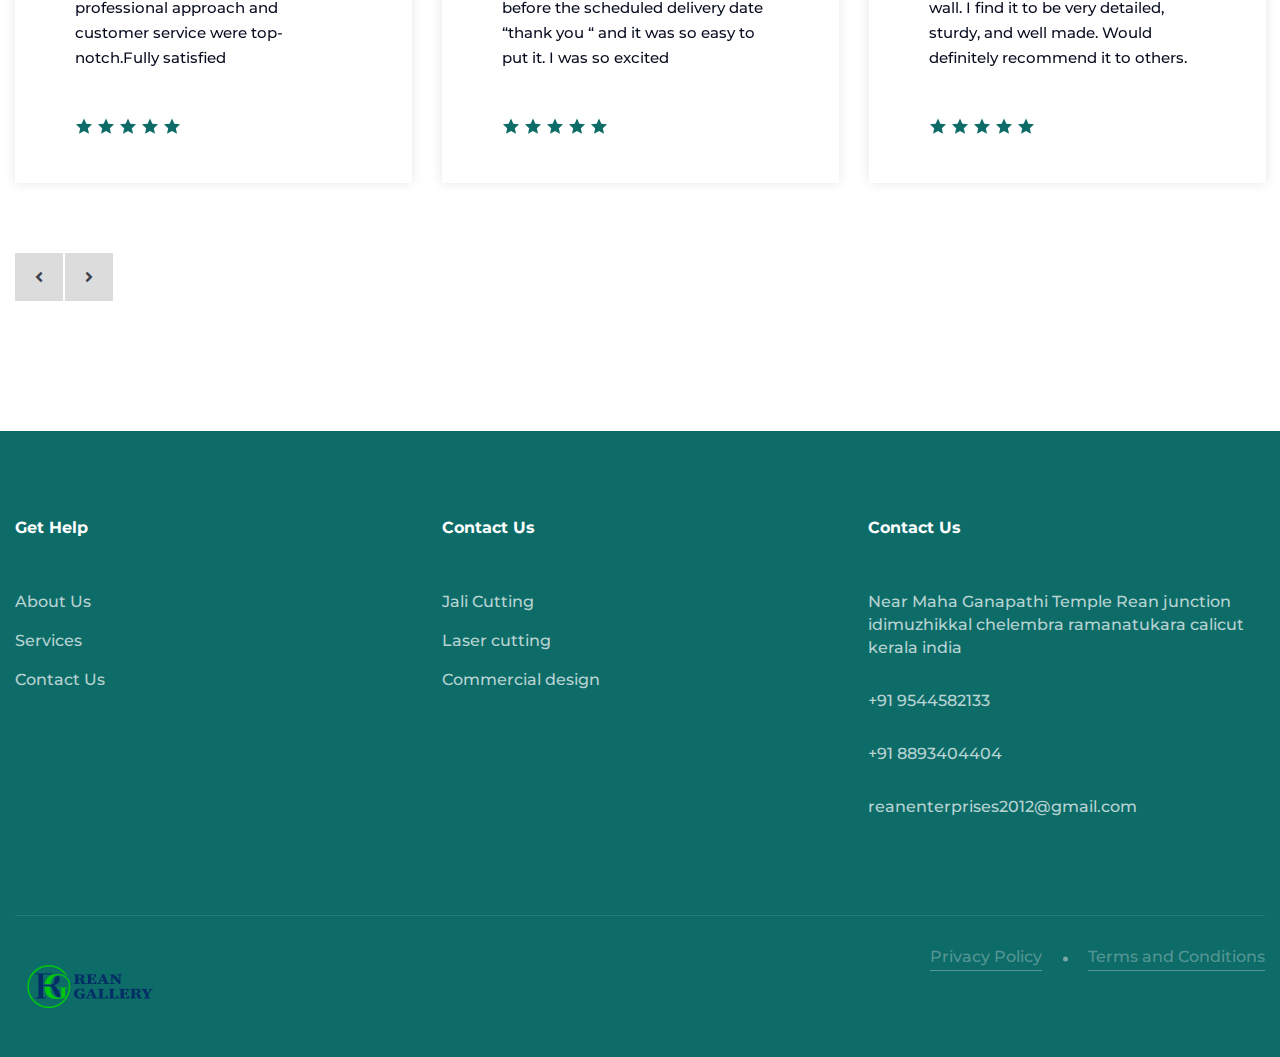
==== commit 16140de1: "update images and logo" ====
--- a/index.html
+++ b/index.html
@@ -7,7 +7,7 @@
 	<meta name="description" content="Mint Multipurpose Agency Website" />
 	<meta name="author" content="George_fx">
 	<meta name="keywords" content="" />
-	<link rel="icon" href="assets/images/favicon.png">
+	<link rel="icon" href="assets/images/logo.svg">
 	<link rel="stylesheet" type="text/css" href="assets/css/animate.css">
 	<link rel="stylesheet" type="text/css" href="assets/css/bootstrap.min.css">
 	<link rel="stylesheet" type="text/css" href="assets/css/all.min.css">
@@ -39,11 +39,7 @@
 				<div class="header-content">
 					<div class="logo">
 						<a href="index.html" title="">
-							<!-- <img src="assets/images/logo.png" alt=""> -->
-							<h3 style="color: #0d6b68; font-size: 18; font-weight: 600;">
-							Rean Galary 
-
-							</h3>
+							<img src="assets/images/Named_logo.png" alt="">
 						</a>
 					</div><!--logo end-->
 					<nav>
@@ -303,7 +299,7 @@
 							</div>
 							<div class="col-lg-4 col-md-4 col-sm-6 architecture">
 								<div class="project-item">
-									<img src="/assets/images/project" alt="">
+									<img src="/assets/images/project_4.png" alt="">
 									<div class="project-info">
 										<!-- <h3><a href="portfolio-details.html" title="">Living room</a></h3>
 										<span>59 projects</span> -->
@@ -473,9 +469,10 @@
 									<div class="widget widget-contact text-left">
 										<h3 class="widget-title">Contact Us</h3>
 										<ul class="ft-links">
-											<li>1556 Broadway, suite 416 New York, NY 10120 USA</li>
-											<li>+44 20 7722 0088</li>
-											<li><a href="#" title="">in.design@gmail.com</a></li>
+											<li>Near Maha Ganapathi Temple Rean junction idimuzhikkal chelembra ramanatukara calicut kerala india</li>
+											<li>+91 9544582133</li>
+											<li>+91 8893404404</li>
+											<li><a href="#" title="">reanenterprises2012@gmail.com</a></li>
 										</ul><!--ft-links end-->
 									</div><!--widget-contact end-->
 								</div>
@@ -485,7 +482,7 @@
 				</div><!--top-footer end-->
 				<div class="bottom-footer">
 					<div class="ft-logo">
-						<img src="assets/images/ft-logo.png" alt="">
+						<img src="assets/images/Named_logo.png" alt="">
 					</div><!--ft-logo end-->
 					<ul class="btm-links">
 						<li><a href="#" title="">Privacy Policy</a></li>
--- a/assets/css/style.css
+++ b/assets/css/style.css
@@ -194,7 +194,7 @@
 
 header {
 	position: absolute;
-	top: 52px;
+	top: 30px;
 	left: 0;
 	width: 100%;
 	z-index: 99;
@@ -203,6 +203,7 @@
 .header-content {
 	display: flex;
 	flex-wrap: wrap;
+	align-items: center;
 }
 header.header-bg {
 	position: static;
@@ -2513,10 +2514,11 @@
 	font-size: 20px;
 	line-height: 32px;
 }
-
+ 
 .contact_info {
-	padding: 67px 70px;
-	border-radius: 10px 0 0 10px;
+	padding: 63px;
+	border-radius:10px;
+	/* border-radius: 10px 0 0 10px; */
 	height: 100%;
 }
 .sub-title.white {
@@ -2569,6 +2571,7 @@
 	height: 100%;
 }
 .contact-main .row {
+	gap: 2px;
 	margin: 0;
 }
 .contact-main .col-lg-4,
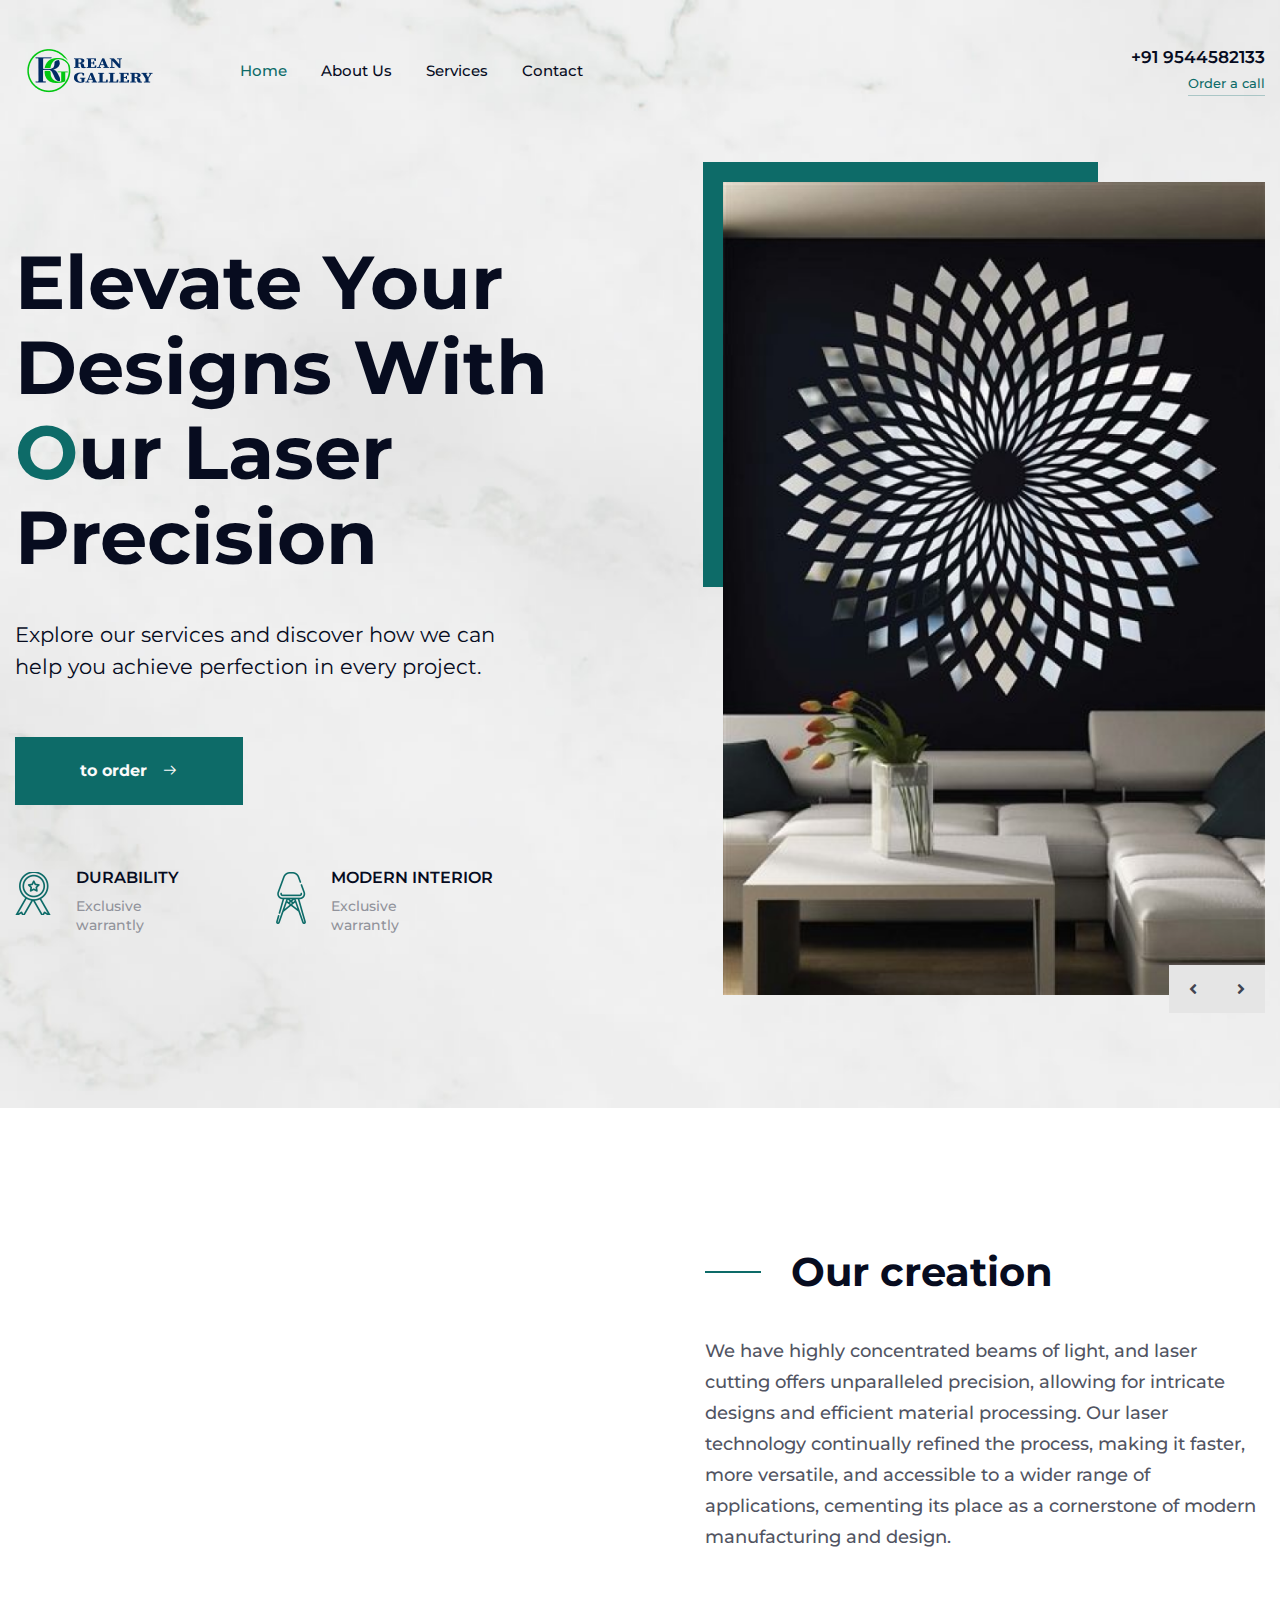
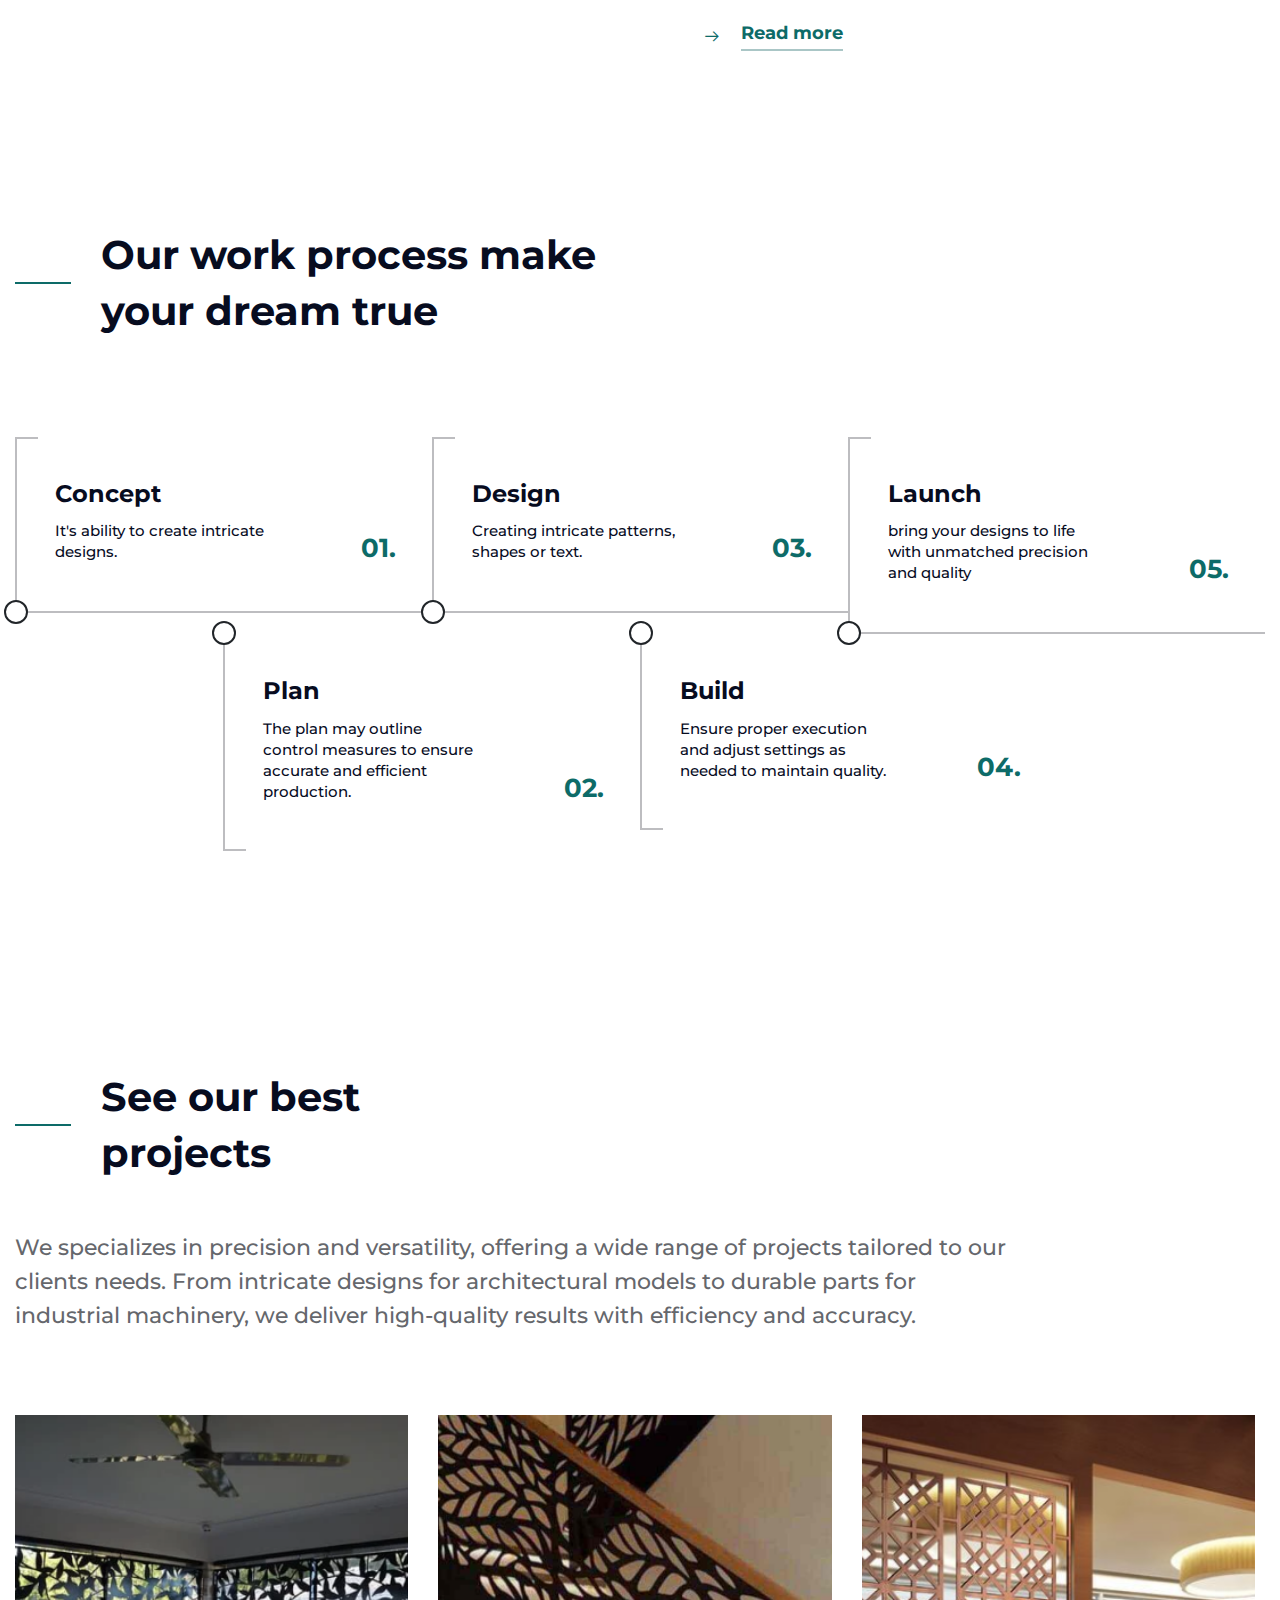
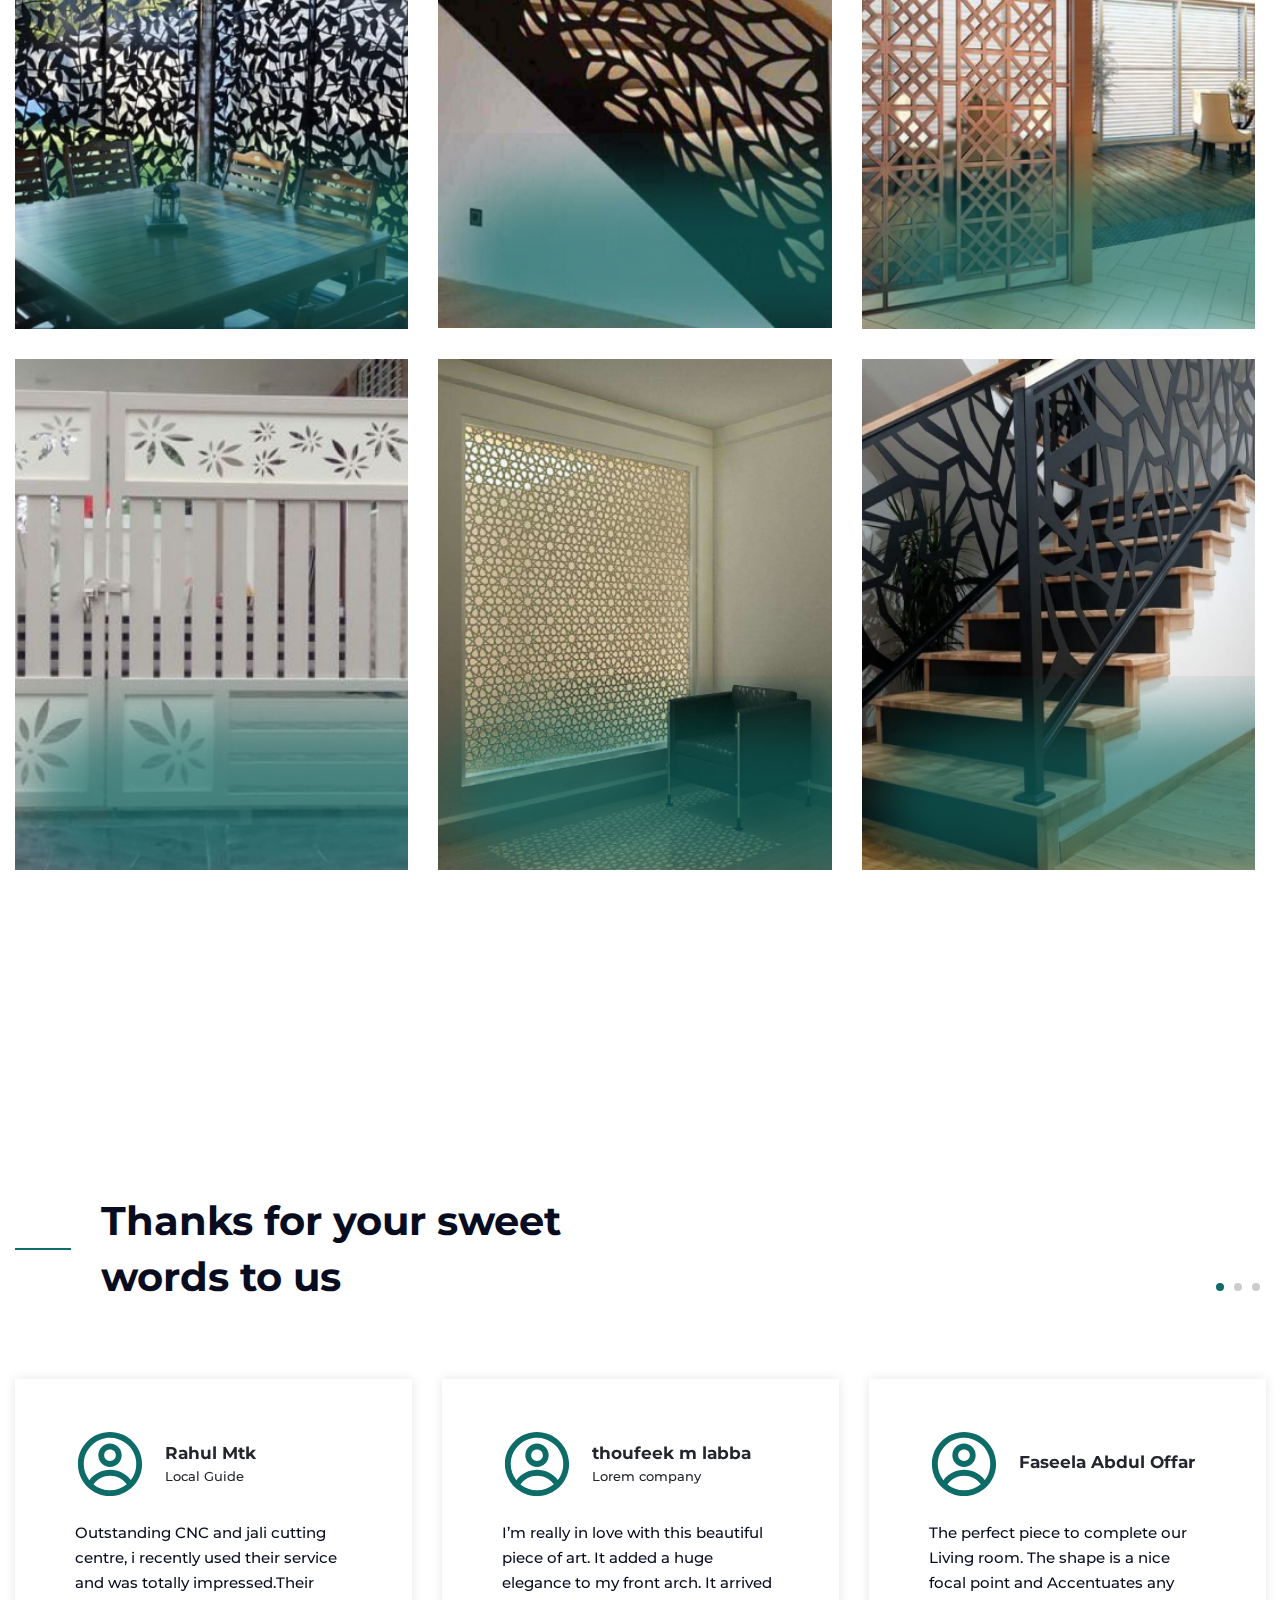
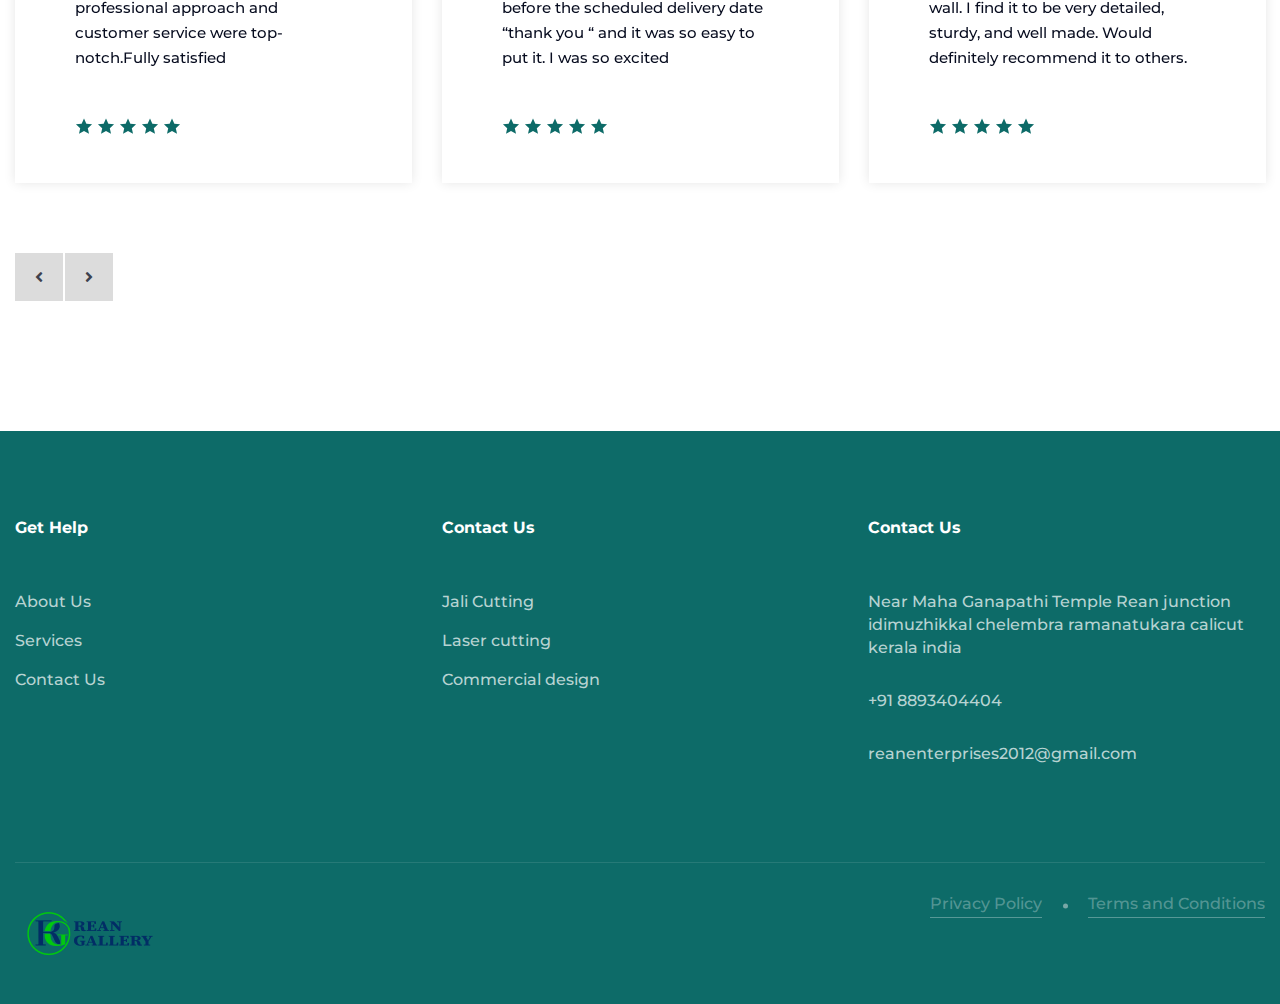
==== commit ffc2bfe7: "update all contacts" ====
--- a/index.html
+++ b/index.html
@@ -51,7 +51,7 @@
 						</ul>
 					</nav><!--navigation end-->
 					<div class="contact-head-info">
-						<h4>+44 20 7722 0088</h4>
+						<h4>+91 9544582133</h4>
 						<a href="#" title="">Order a call</a>
 					</div><!--contact-head-info end-->
 					<div class="menu-btnn">
@@ -470,7 +470,7 @@
 										<h3 class="widget-title">Contact Us</h3>
 										<ul class="ft-links">
 											<li>Near Maha Ganapathi Temple Rean junction idimuzhikkal chelembra ramanatukara calicut kerala india</li>
-											<li>+91 9544582133</li>
+											<!-- <li>+91 9544582133</li> -->
 											<li>+91 8893404404</li>
 											<li><a href="#" title="">reanenterprises2012@gmail.com</a></li>
 										</ul><!--ft-links end-->
--- a/assets/css/style.css
+++ b/assets/css/style.css
@@ -2517,9 +2517,10 @@
  
 .contact_info {
 	padding: 63px;
-	border-radius:10px;
+	border-radius:50px;
 	/* border-radius: 10px 0 0 10px; */
 	height: 100%;
+	border: 2px solid white;
 }
 .sub-title.white {
 	color: #fff;
@@ -2571,7 +2572,7 @@
 	height: 100%;
 }
 .contact-main .row {
-	gap: 2px;
+	/* gap: 2px; */
 	margin: 0;
 }
 .contact-main .col-lg-4,
